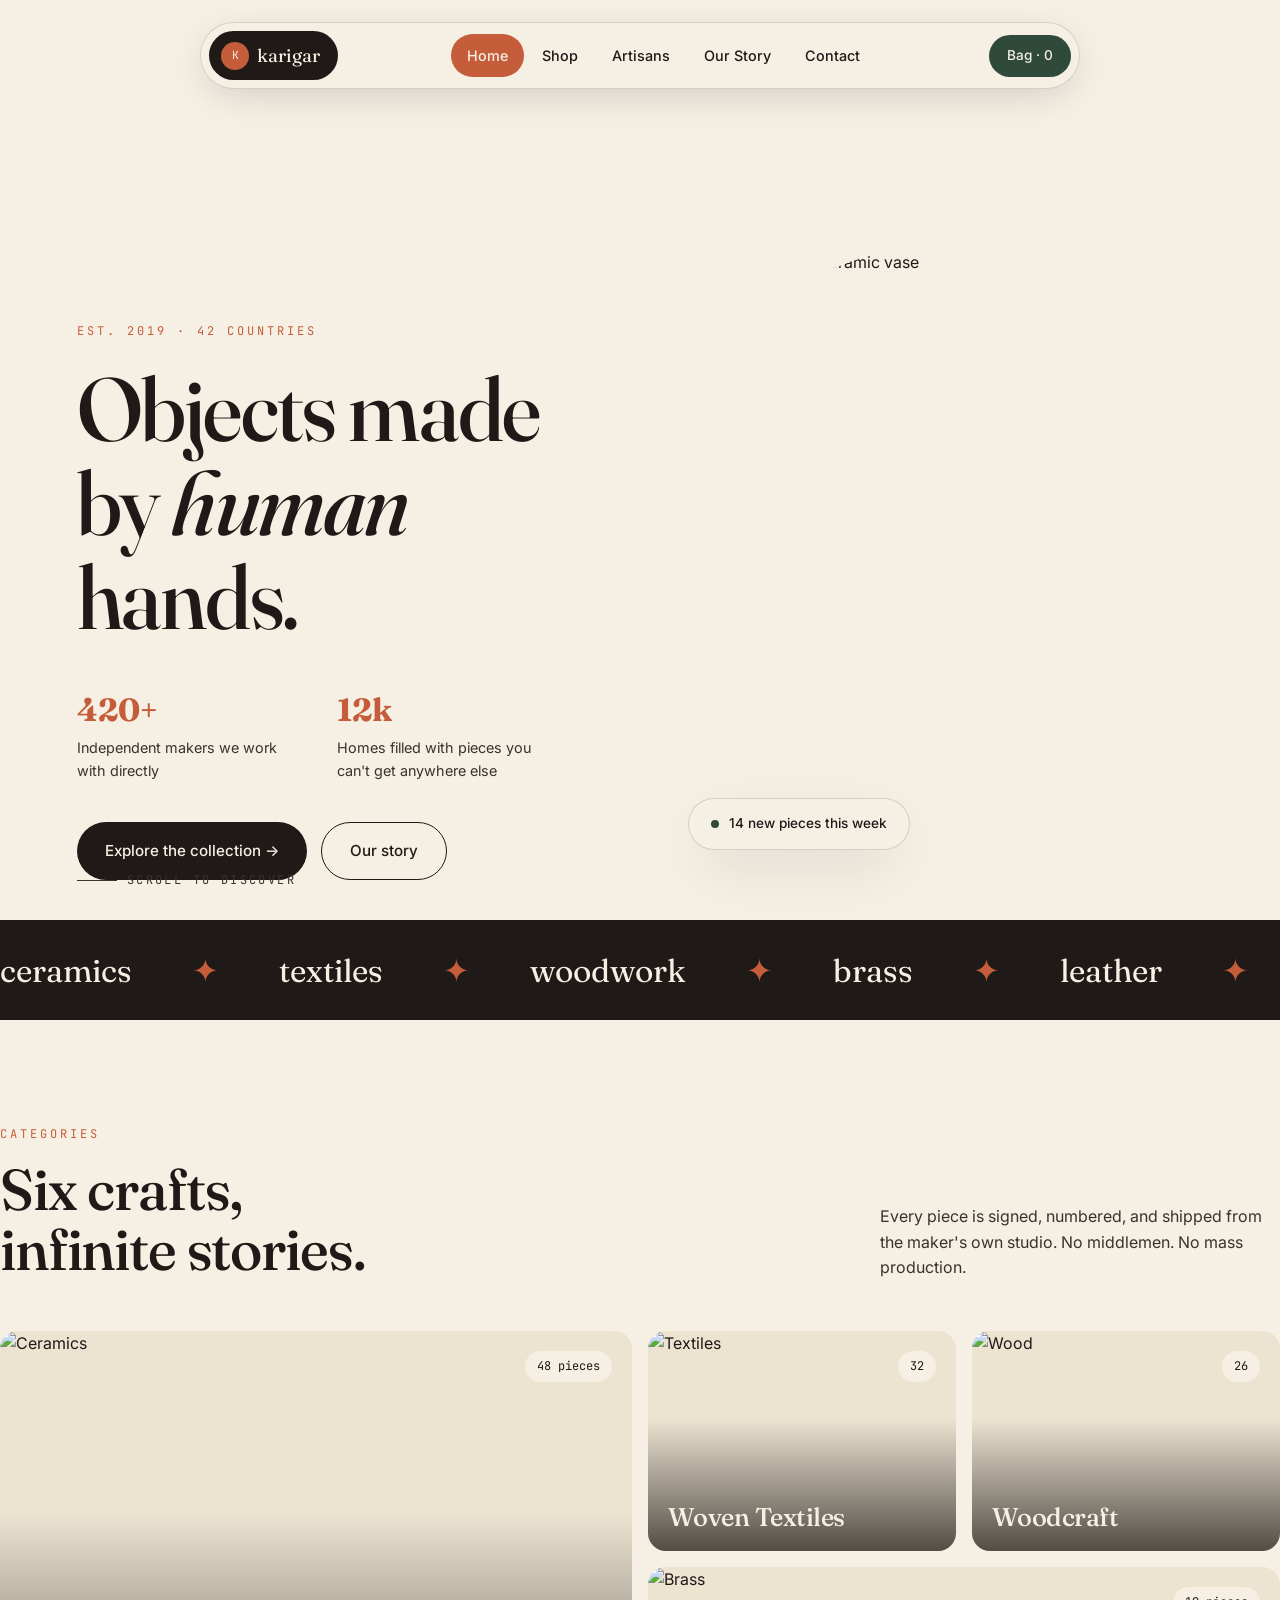
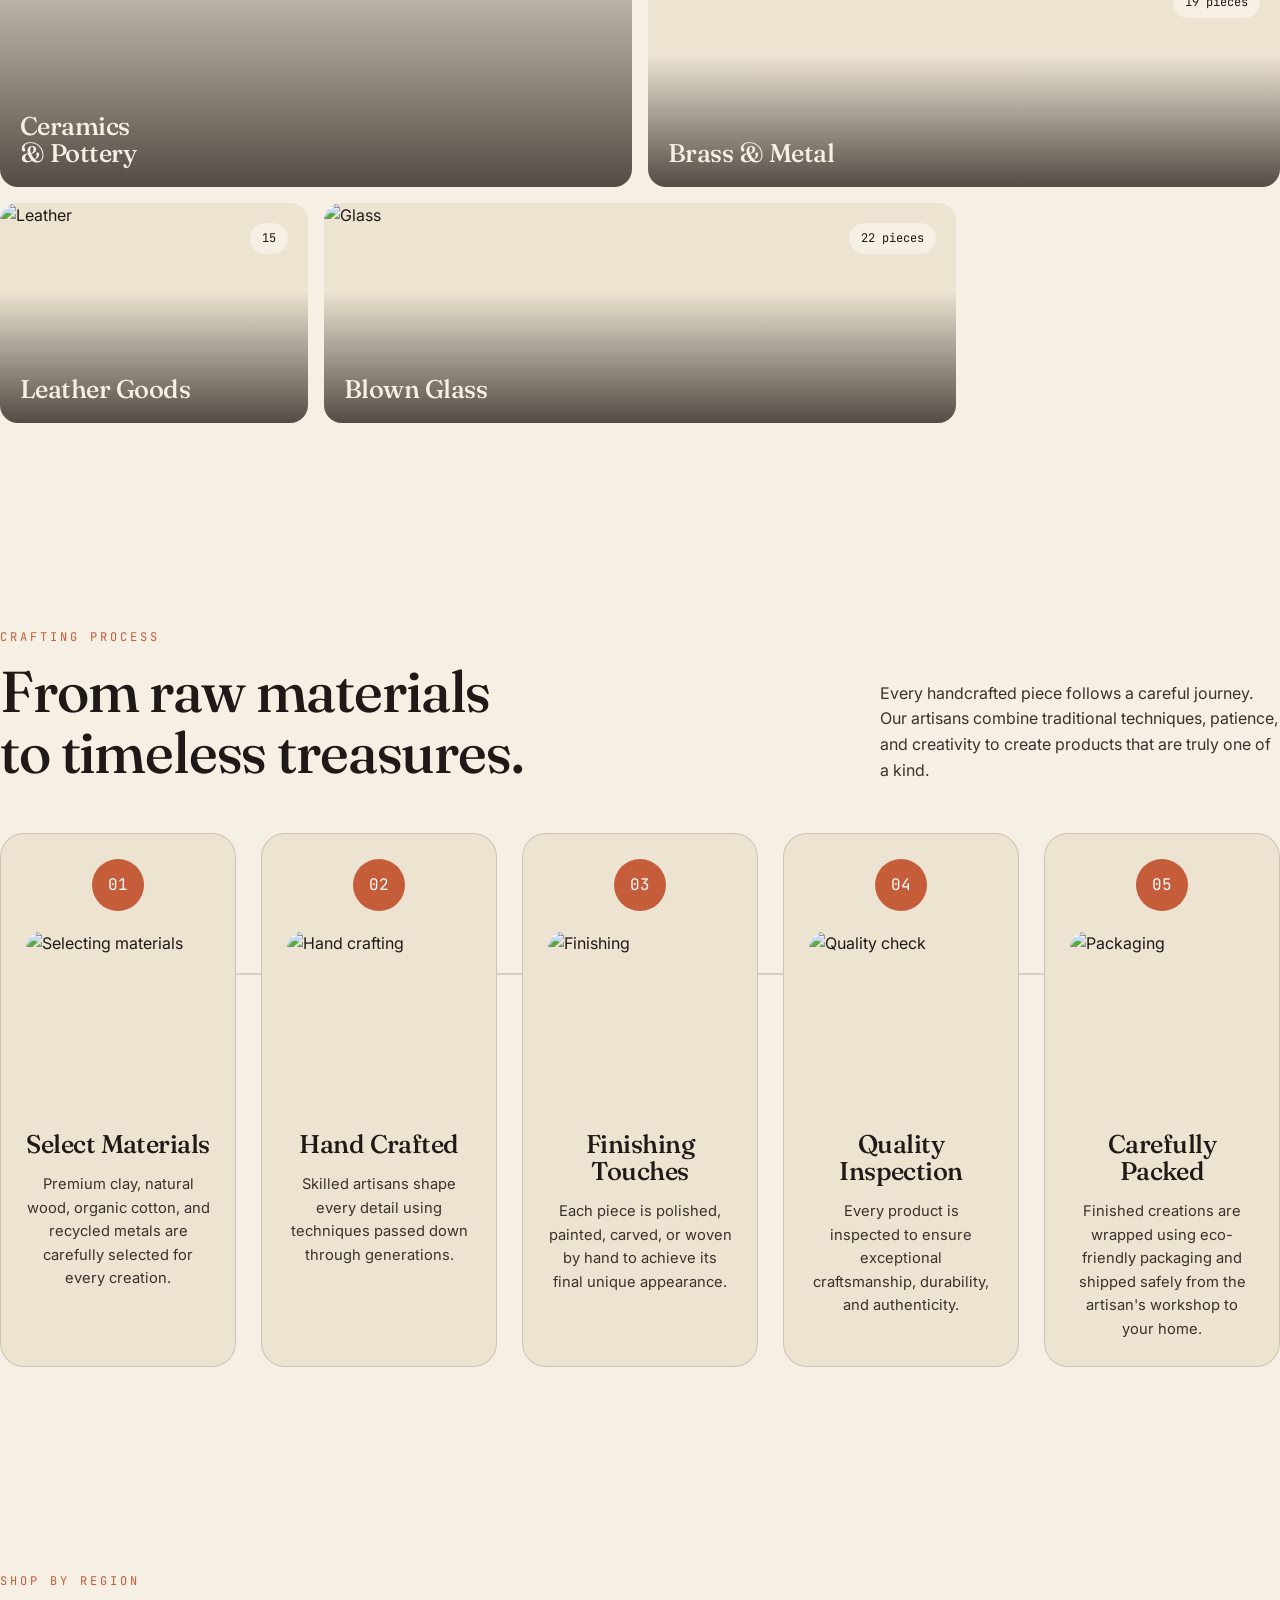
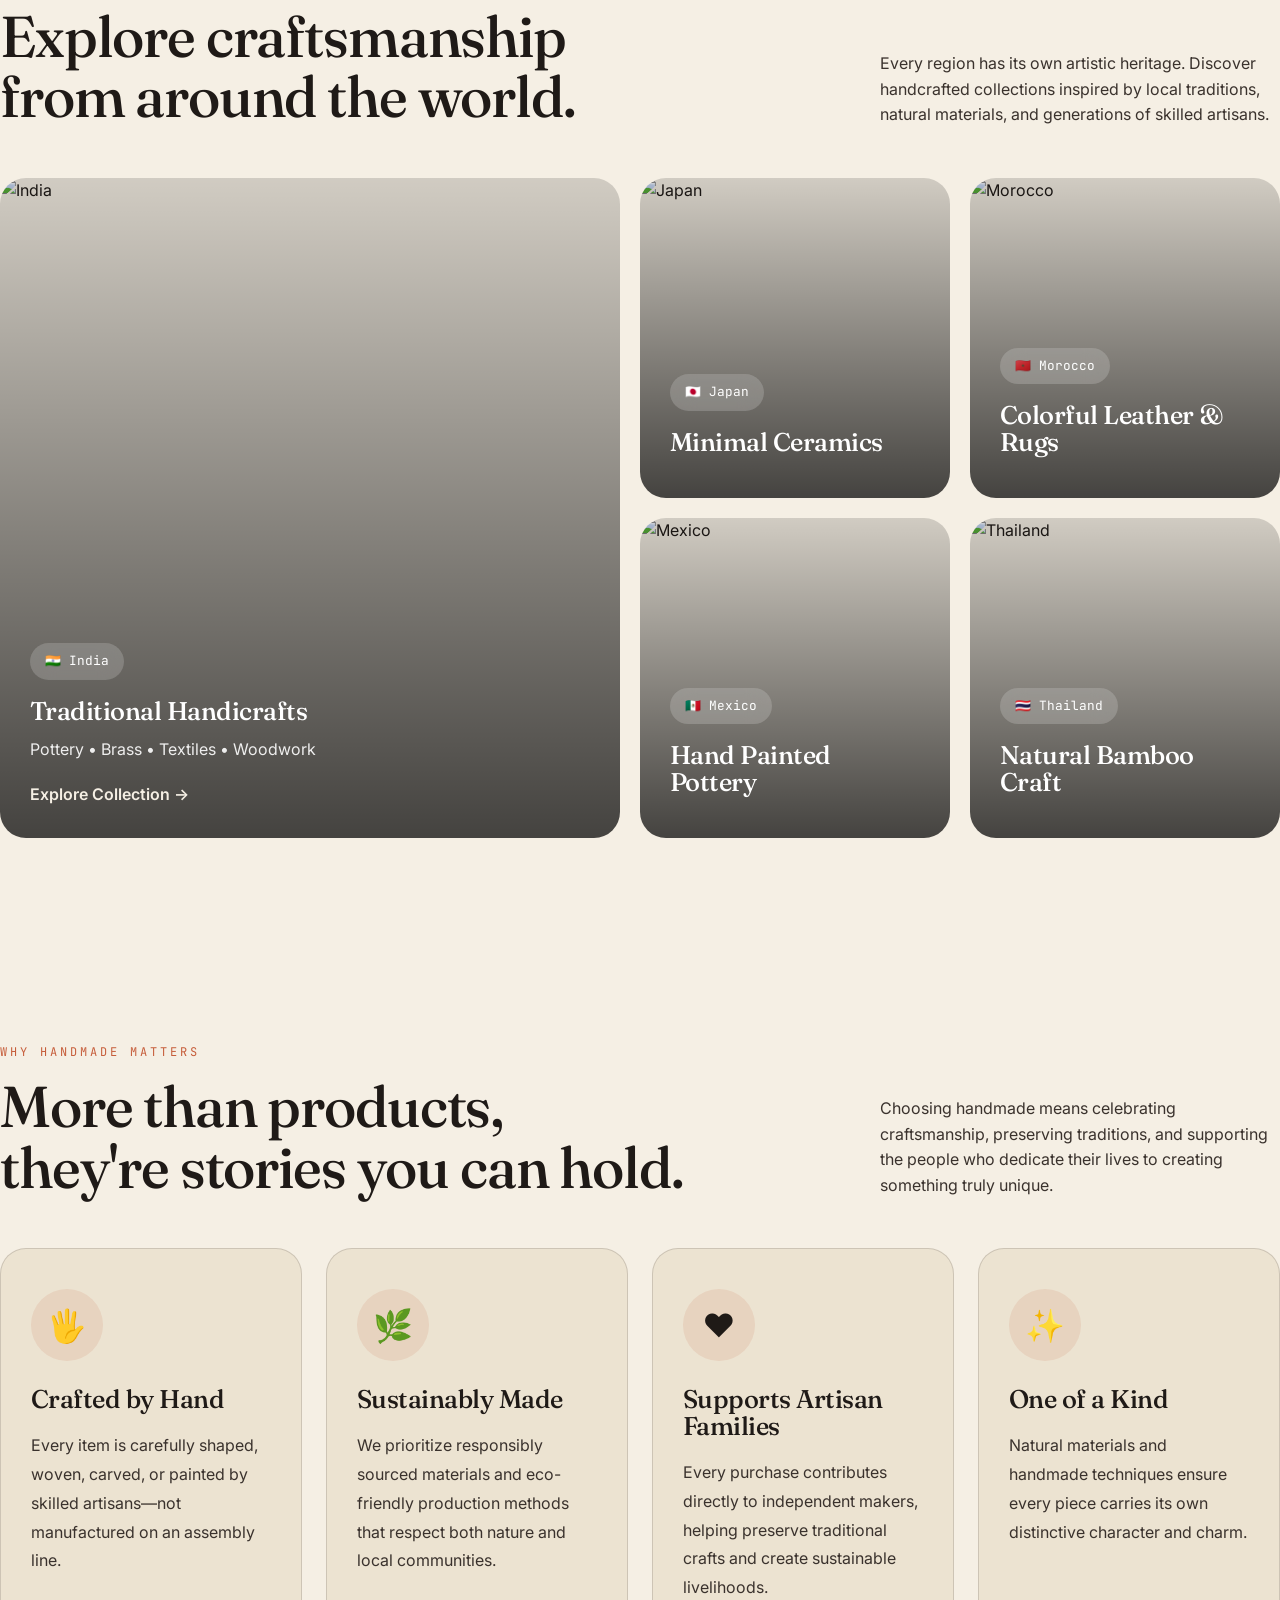
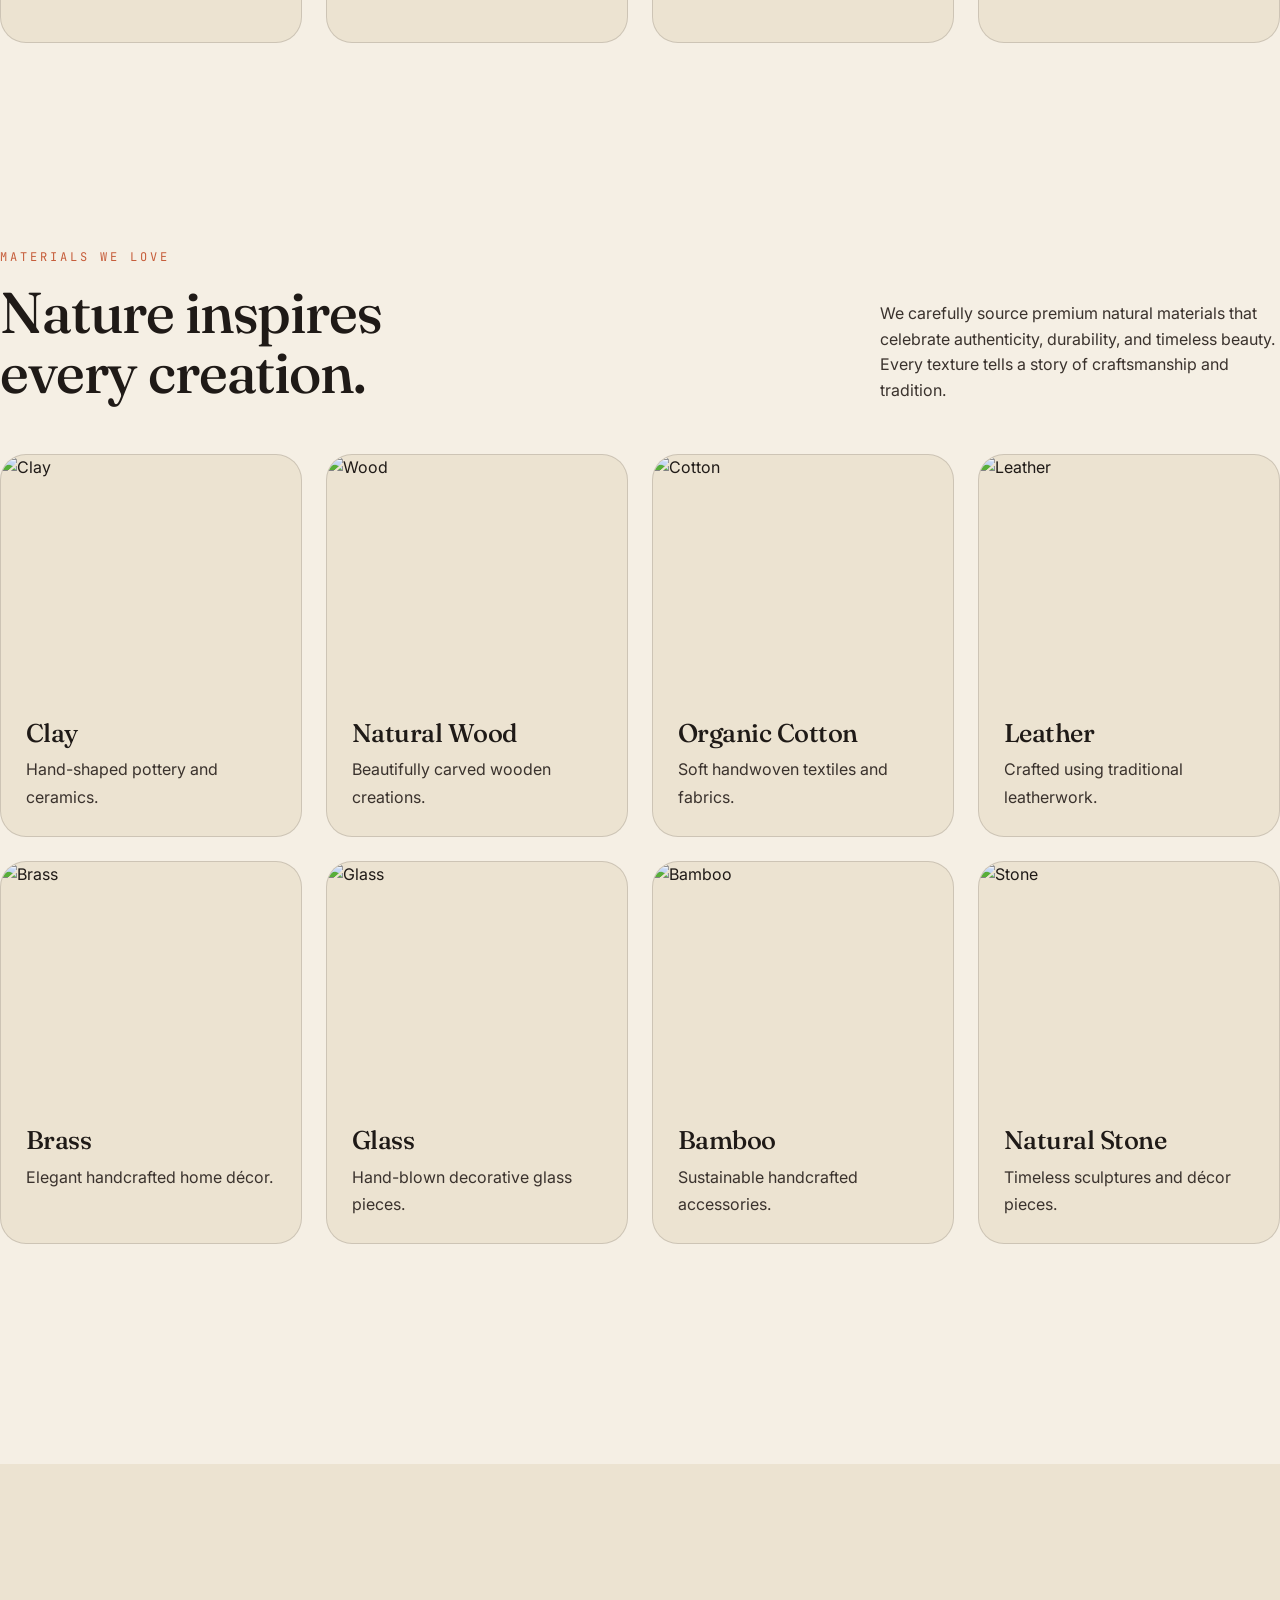
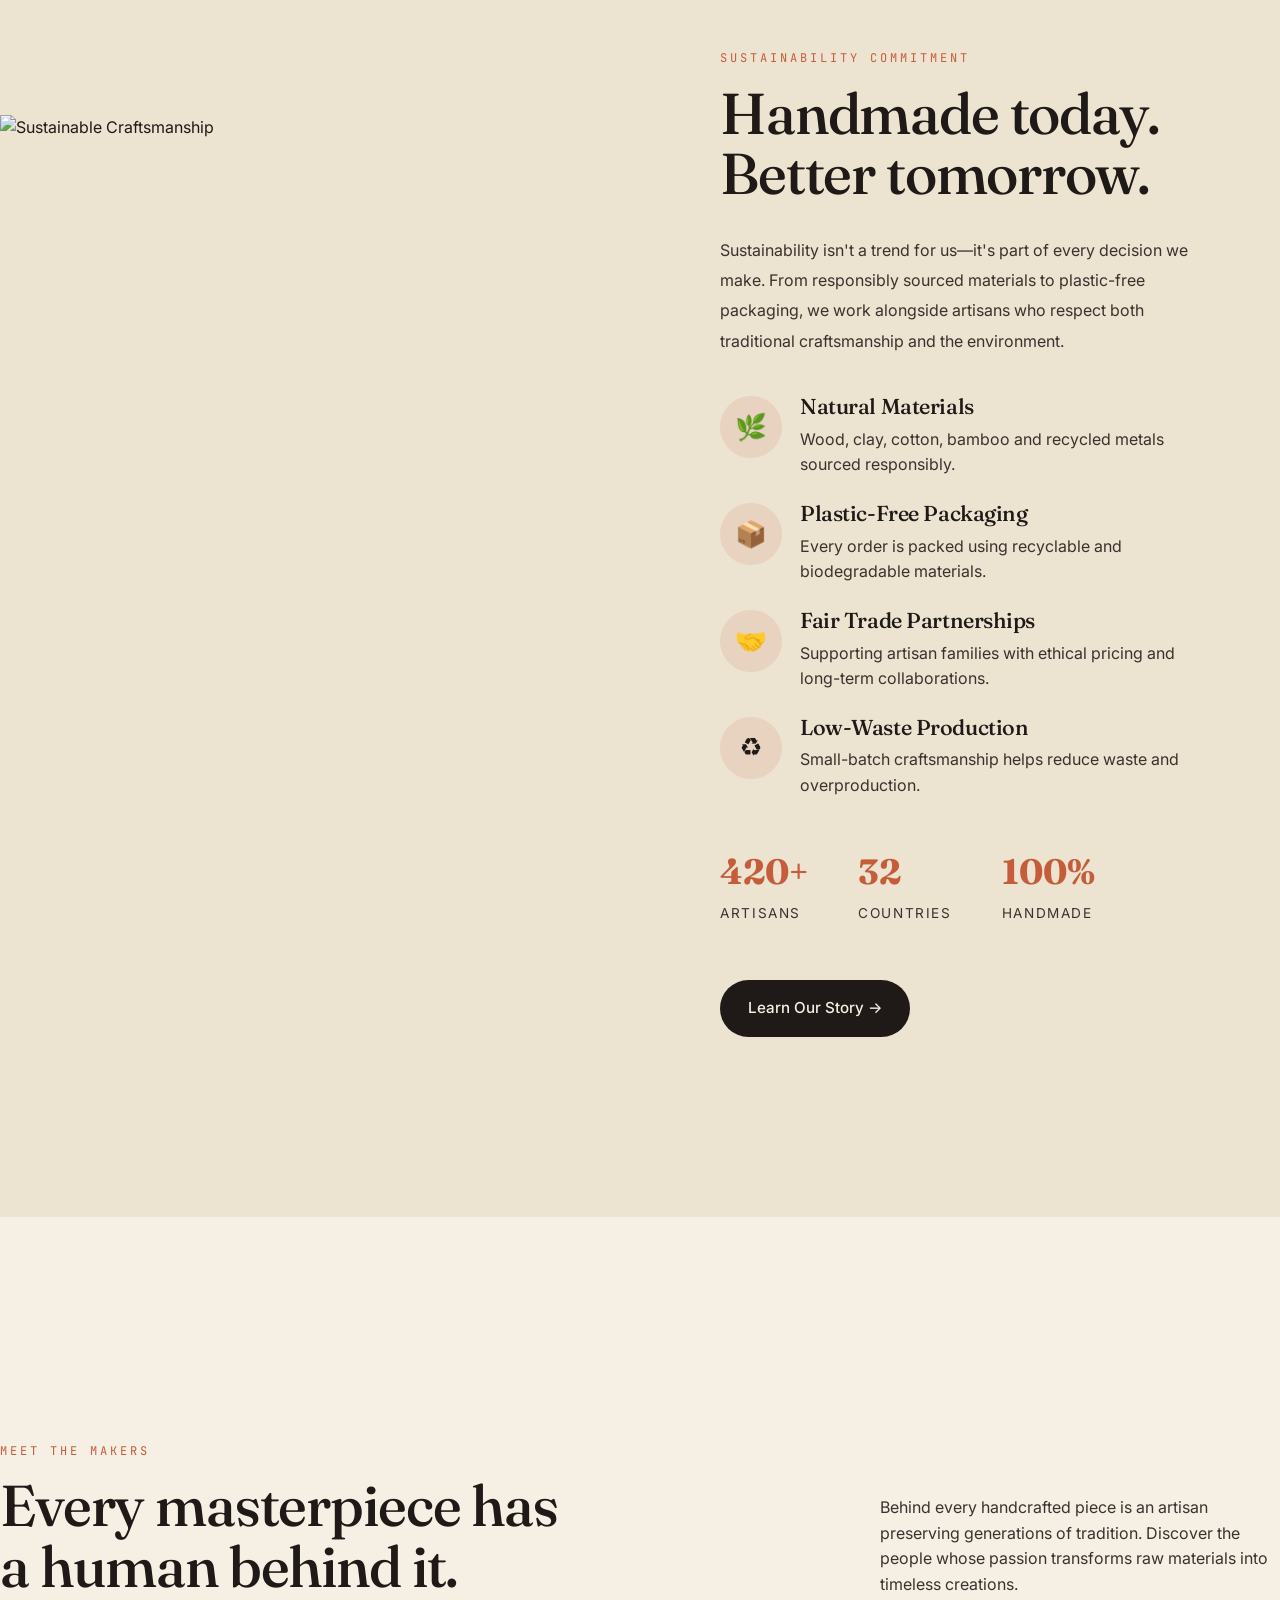
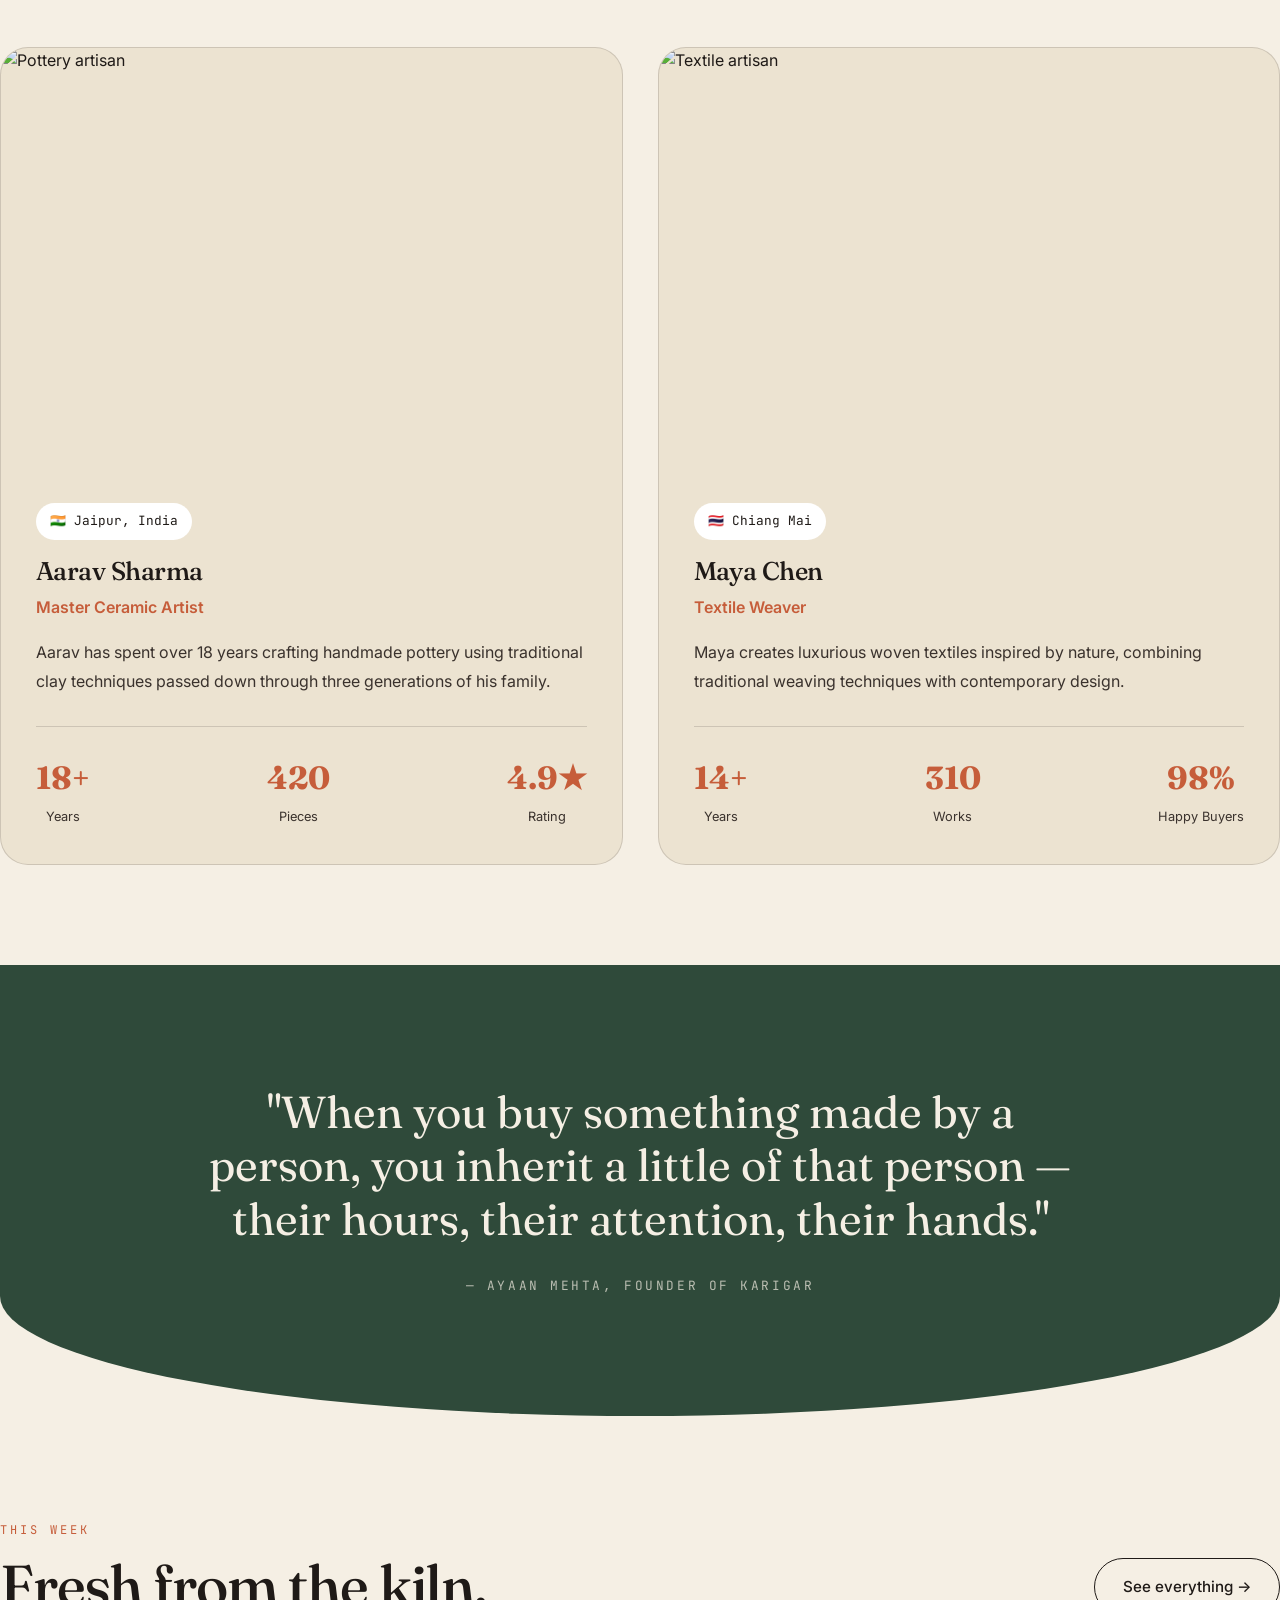
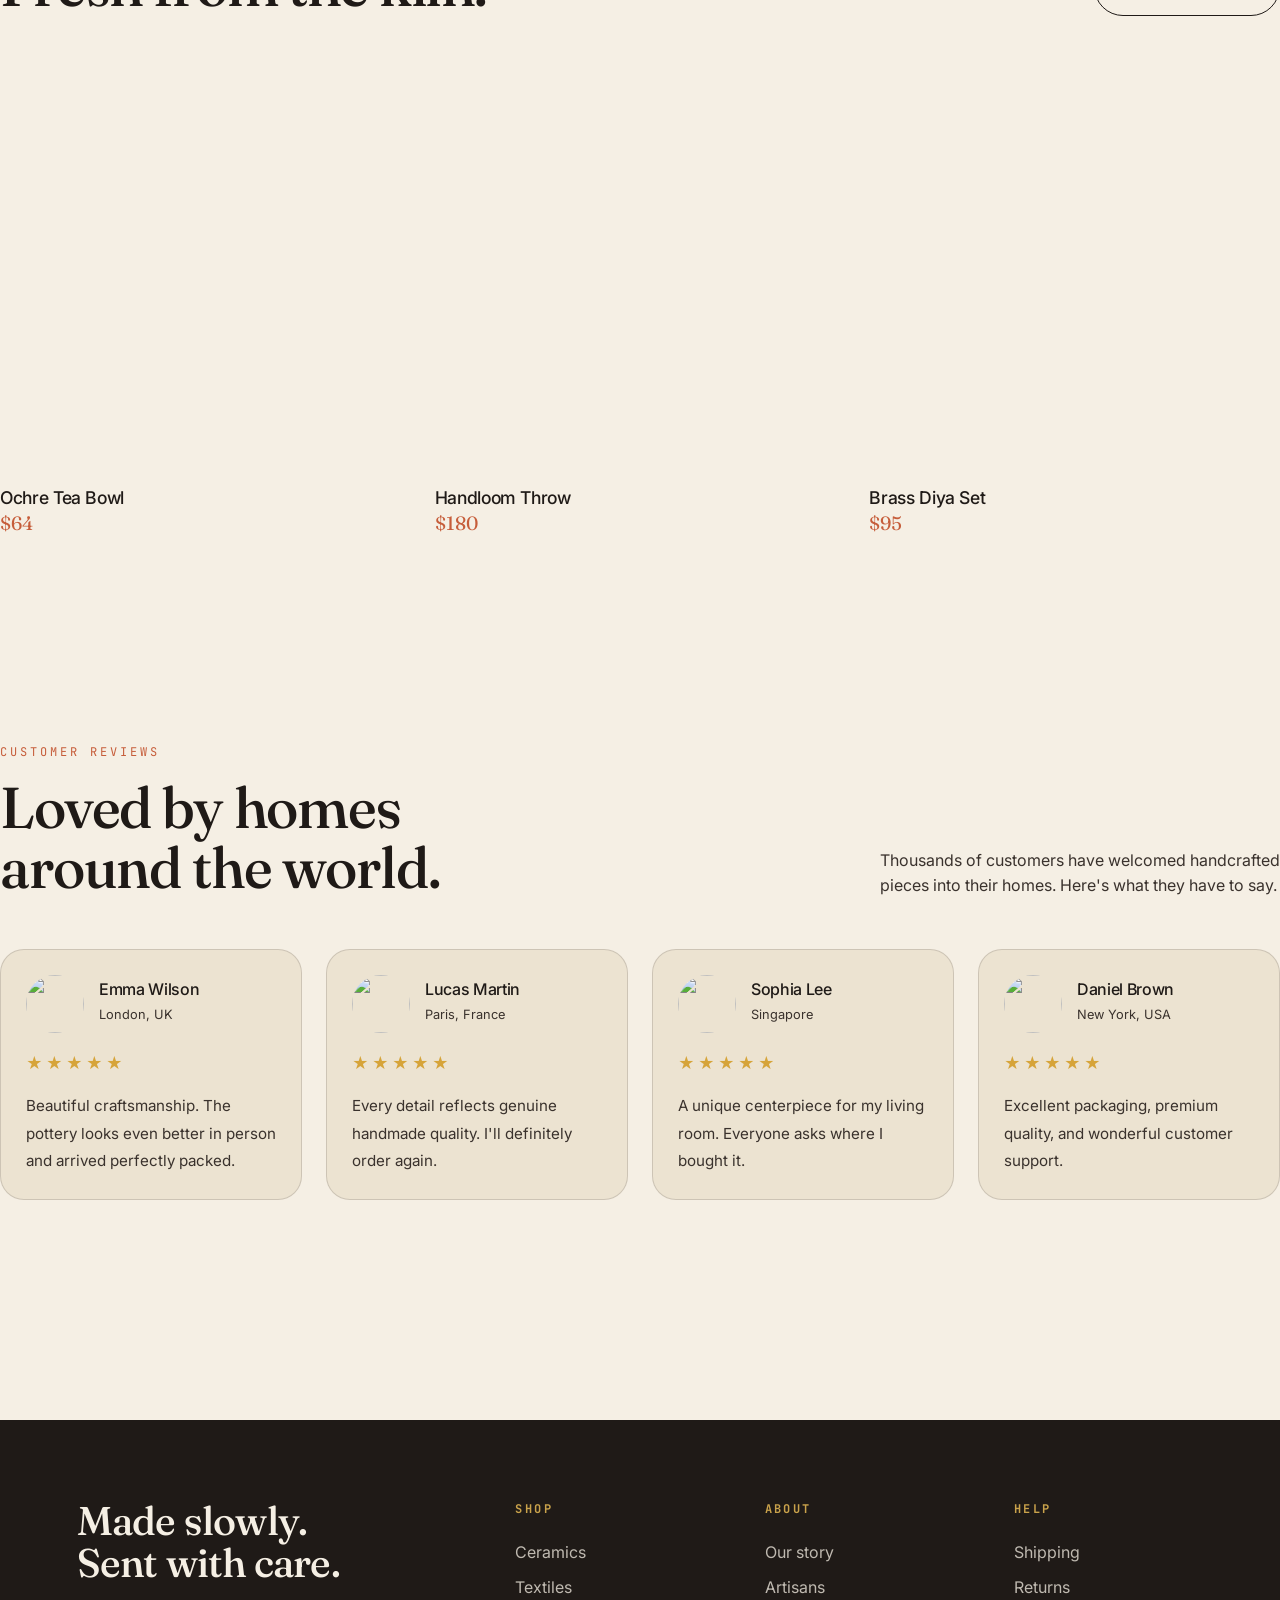
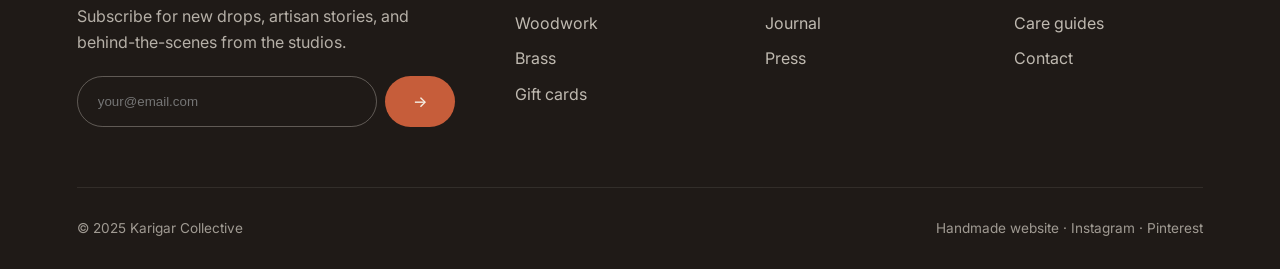
==== index.html @ b93abb14 "first commit" ====
<!DOCTYPE html>
<html lang="en">
<head>
<meta charset="UTF-8" />
<meta name="viewport" content="width=device-width, initial-scale=1" />
<title>Karigar — Handmade by Human Hands</title>
<meta name="description" content="A curated marketplace of one-of-a-kind handicrafts from independent artisans around the world." />
<link rel="preconnect" href="https://fonts.googleapis.com">
<link rel="preconnect" href="https://fonts.gstatic.com" crossorigin>
<link href="https://fonts.googleapis.com/css2?family=Fraunces:ital,wght@0,300..700;1,300..700&family=Inter:wght@400;500;600&family=JetBrains+Mono:wght@400;500&display=swap" rel="stylesheet">
<link rel="stylesheet" href="css/style.css" />
<link rel="stylesheet" href="css/home.css" />
</head>
<body>

<nav class="nav">
  <a href="index.html" class="nav__brand"><span>K</span>karigar</a>
  <div class="nav__links">
    <a href="index.html">Home</a>
    <a href="shop.html">Shop</a>
    <a href="artisans.html">Artisans</a>
    <a href="story.html">Our Story</a>
    <a href="contact.html">Contact</a>
  </div>
  <a href="shop.html" class="nav__cta">Bag · 0</a>
  <button class="nav__burger">☰</button>
</nav>

<main>
  <section class="hero">
    <div>
      <span class="eyebrow">Est. 2019 · 42 countries</span>
      <h1 style="margin-top:20px">Objects made<br/>by <em>human</em><br/>hands.</h1>
      <div class="hero__meta">
        <div><strong>420+</strong><p>Independent makers we work with directly</p></div>
        <div><strong>12k</strong><p>Homes filled with pieces you can't get anywhere else</p></div>
      </div>
      <div style="margin-top:40px;display:flex;gap:14px;flex-wrap:wrap">
        <a href="shop.html" class="btn btn--primary">Explore the collection →</a>
        <a href="story.html" class="btn btn--ghost">Our story</a>
      </div>
    </div>
    <div class="hero__visual">
      <img src="https://images.unsplash.com/photo-1610701596007-11502861dcfa?w=900&auto=format&fit=crop" alt="Handmade ceramic vase" />
      <div class="hero__badge"><span class="dot"></span> 14 new pieces this week</div>
    </div>
    <div class="hero__scroll">scroll to discover</div>
  </section>

  <div class="marquee">
    <div class="marquee__track">
      <span>ceramics</span><span>textiles</span><span>woodwork</span><span>brass</span><span>leather</span><span>glass</span>
      <span>ceramics</span><span>textiles</span><span>woodwork</span><span>brass</span><span>leather</span><span>glass</span>
    </div>
  </div>

  <section class="section wrap">
    <div class="sect-head reveal">
      <div>
        <span class="eyebrow">Categories</span>
        <h2 style="margin-top:14px">Six crafts,<br/>infinite stories.</h2>
      </div>
      <p>Every piece is signed, numbered, and shipped from the maker's own studio. No middlemen. No mass production.</p>
    </div>

    <div class="bento reveal">
      <div class="bento__item">
        <img src="https://images.unsplash.com/photo-1578749556568-bc2c40e68b61?w=900&auto=format&fit=crop" alt="Ceramics" />
        <span>48 pieces</span>
        <h3>Ceramics<br/>& Pottery</h3>
      </div>
      <div class="bento__item">
        <img src="https://images.unsplash.com/photo-1528822855841-e8bf3134cdc9?w=600&auto=format&fit=crop" alt="Textiles" />
        <span>32</span>
        <h3>Woven Textiles</h3>
      </div>
      <div class="bento__item">
        <img src="https://images.unsplash.com/photo-1608755728617-fef97dfeaef1?w=600&auto=format&fit=crop" alt="Wood" />
        <span>26</span>
        <h3>Woodcraft</h3>
      </div>
      <div class="bento__item">
        <img src="https://images.unsplash.com/photo-1620641788421-7a1c342ea42e?w=900&auto=format&fit=crop" alt="Brass" />
        <span>19 pieces</span>
        <h3>Brass & Metal</h3>
      </div>
      <div class="bento__item">
        <img src="https://images.unsplash.com/photo-1583394838336-acd977736f90?w=600&auto=format&fit=crop" alt="Leather" />
        <span>15</span>
        <h3>Leather Goods</h3>
      </div>
      <div class="bento__item">
        <img src="https://images.unsplash.com/photo-1493106641515-6b5631de4bb9?w=900&auto=format&fit=crop" alt="Glass" />
        <span>22 pieces</span>
        <h3>Blown Glass</h3>
      </div>
    </div>
  </section>

  <!-- Section-2 -->
<section class="craft-process section wrap">

    <div class="sect-head reveal">
        <div>
            <span class="eyebrow">Crafting Process</span>
            <h2 style="margin-top:14px">
                From raw materials<br>
                to timeless treasures.
            </h2>
        </div>

        <p>
            Every handcrafted piece follows a careful journey. Our artisans
            combine traditional techniques, patience, and creativity to create
            products that are truly one of a kind.
        </p>
    </div>

    <div class="process-grid reveal">

        <div class="process-card">
            <div class="process-number">01</div>

            <div class="process-image">
                <img src="https://images.unsplash.com/photo-1517048676732-d65bc937f952?w=900&auto=format&fit=crop"
                    alt="Selecting materials">
            </div>

            <h3>Select Materials</h3>

            <p>
                Premium clay, natural wood, organic cotton, and recycled metals
                are carefully selected for every creation.
            </p>
        </div>

        <div class="process-card">
            <div class="process-number">02</div>

            <div class="process-image">
                <img src="https://images.unsplash.com/photo-1452860606245-08befc0ff44b?w=900&auto=format&fit=crop"
                    alt="Hand crafting">
            </div>

            <h3>Hand Crafted</h3>

            <p>
                Skilled artisans shape every detail using techniques passed down
                through generations.
            </p>
        </div>

        <div class="process-card">
            <div class="process-number">03</div>

            <div class="process-image">
                <img src="https://images.unsplash.com/photo-1516321318423-f06f85e504b3?w=900&auto=format&fit=crop"
                    alt="Finishing">
            </div>

            <h3>Finishing Touches</h3>

            <p>
                Each piece is polished, painted, carved, or woven by hand to
                achieve its final unique appearance.
            </p>
        </div>

        <div class="process-card">
            <div class="process-number">04</div>

            <div class="process-image">
                <img src="https://images.unsplash.com/photo-1520607162513-77705c0f0d4a?w=900&auto=format&fit=crop"
                    alt="Quality check">
            </div>

            <h3>Quality Inspection</h3>

            <p>
                Every product is inspected to ensure exceptional craftsmanship,
                durability, and authenticity.
            </p>
        </div>

        <div class="process-card">
            <div class="process-number">05</div>

            <div class="process-image">
                <img src="https://images.unsplash.com/photo-1556740749-887f6717d7e4?w=900&auto=format&fit=crop"
                    alt="Packaging">
            </div>

            <h3>Carefully Packed</h3>

            <p>
                Finished creations are wrapped using eco-friendly packaging and
                shipped safely from the artisan's workshop to your home.
            </p>
        </div>

    </div>

</section>

<!-- section-4 -->
<section class="region section wrap">

    <div class="sect-head reveal">
        <div>
            <span class="eyebrow">Shop by Region</span>
            <h2 style="margin-top:14px">
                Explore craftsmanship<br>
                from around the world.
            </h2>
        </div>

        <p>
            Every region has its own artistic heritage. Discover handcrafted
            collections inspired by local traditions, natural materials, and
            generations of skilled artisans.
        </p>
    </div>

    <div class="region-grid reveal">

        <article class="region-card large">
            <img src="https://images.unsplash.com/photo-1524492412937-b28074a5d7da?w=1200&auto=format&fit=crop" alt="India">

            <div class="region-overlay">
                <span>🇮🇳 India</span>
                <h3>Traditional Handicrafts</h3>
                <p>Pottery • Brass • Textiles • Woodwork</p>

                <a href="shop.html" class="region-link">
                    Explore Collection →
                </a>
            </div>
        </article>

        <article class="region-card">
            <img src="https://images.unsplash.com/photo-1493976040374-85c8e12f0c0e?w=900&auto=format&fit=crop" alt="Japan">

            <div class="region-overlay">
                <span>🇯🇵 Japan</span>
                <h3>Minimal Ceramics</h3>
            </div>
        </article>

        <article class="region-card">
            <img src="https://images.unsplash.com/photo-1489749798305-4fea3ae63d43?w=900&auto=format&fit=crop" alt="Morocco">

            <div class="region-overlay">
                <span>🇲🇦 Morocco</span>
                <h3>Colorful Leather & Rugs</h3>
            </div>
        </article>

        <article class="region-card">
            <img src="https://images.unsplash.com/photo-1518105779142-d975f22f1b0a?w=900&auto=format&fit=crop" alt="Mexico">

            <div class="region-overlay">
                <span>🇲🇽 Mexico</span>
                <h3>Hand Painted Pottery</h3>
            </div>
        </article>

        <article class="region-card">
            <img src="https://images.unsplash.com/photo-1508804185872-d7badad00f7d?w=900&auto=format&fit=crop" alt="Thailand">

            <div class="region-overlay">
                <span>🇹🇭 Thailand</span>
                <h3>Natural Bamboo Craft</h3>
            </div>
        </article>

    </div>

</section>

<!-- section-5 -->
<section class="handmade section wrap">

    <div class="sect-head reveal">
        <div>
            <span class="eyebrow">Why Handmade Matters</span>
            <h2 style="margin-top:14px">
                More than products,<br>
                they're stories you can hold.
            </h2>
        </div>

        <p>
            Choosing handmade means celebrating craftsmanship, preserving
            traditions, and supporting the people who dedicate their lives to
            creating something truly unique.
        </p>
    </div>

    <div class="handmade-grid reveal">

        <article class="handmade-card">
            <div class="handmade-icon">🖐</div>

            <h3>Crafted by Hand</h3>

            <p>
                Every item is carefully shaped, woven, carved, or painted by
                skilled artisans—not manufactured on an assembly line.
            </p>
        </article>

        <article class="handmade-card">
            <div class="handmade-icon">🌿</div>

            <h3>Sustainably Made</h3>

            <p>
                We prioritize responsibly sourced materials and eco-friendly
                production methods that respect both nature and local
                communities.
            </p>
        </article>

        <article class="handmade-card">
            <div class="handmade-icon">❤️</div>

            <h3>Supports Artisan Families</h3>

            <p>
                Every purchase contributes directly to independent makers,
                helping preserve traditional crafts and create sustainable
                livelihoods.
            </p>
        </article>

        <article class="handmade-card">
            <div class="handmade-icon">✨</div>

            <h3>One of a Kind</h3>

            <p>
                Natural materials and handmade techniques ensure every piece
                carries its own distinctive character and charm.
            </p>
        </article>

    </div>

</section>

<!-- section-6 -->

<!-- <section class="limited reveal">

    <img
        src="https://images.unsplash.com/photo-1517705008128-361805f42e86?w=1600&auto=format&fit=crop"
        alt="Limited Collection">

    <div class="limited-overlay">

        <span class="eyebrow">Limited Edition</span>

        <h2>
            Only <em>28</em> handcrafted<br>
            pieces remain.
        </h2>

        <p>
            Discover our exclusive Autumn Collection—carefully handcrafted in
            small batches and available only while supplies last.
        </p>

        <div class="limited-footer">

    <div class="limited-info">

            <div>
                <strong>28</strong>
                <span>Pieces Left</span>
            </div>

            <div>
                <strong>7</strong>
                <span>Artisans</span>
            </div>

            <div>
                <strong>14</strong>
                <span>Days Only</span>
            </div>

        </div>

    <a href="shop.html" class="btn btn--primary">
        Shop Collection →
    </a>

</div>


    </div>

</section> -->

<!-- section-7 -->

<section class="materials section wrap">

    <div class="sect-head reveal">
        <div>
            <span class="eyebrow">Materials We Love</span>
            <h2 style="margin-top:14px">
                Nature inspires<br>
                every creation.
            </h2>
        </div>

        <p>
            We carefully source premium natural materials that celebrate
            authenticity, durability, and timeless beauty. Every texture tells
            a story of craftsmanship and tradition.
        </p>
    </div>

    <div class="materials-grid reveal">

        <article class="material-card">
            <img src="https://images.unsplash.com/photo-1515377905703-c4788e51af15?w=800&auto=format&fit=crop" alt="Clay">
            <h3>Clay</h3>
            <p>Hand-shaped pottery and ceramics.</p>
        </article>

        <article class="material-card">
            <img src="https://images.unsplash.com/photo-1517705008128-361805f42e86?w=800&auto=format&fit=crop" alt="Wood">
            <h3>Natural Wood</h3>
            <p>Beautifully carved wooden creations.</p>
        </article>

        <article class="material-card">
            <img src="https://images.unsplash.com/photo-1505693416388-ac5ce068fe85?w=800&auto=format&fit=crop" alt="Cotton">
            <h3>Organic Cotton</h3>
            <p>Soft handwoven textiles and fabrics.</p>
        </article>

        <article class="material-card">
            <img src="https://images.unsplash.com/photo-1512436991641-6745cdb1723f?w=800&auto=format&fit=crop" alt="Leather">
            <h3>Leather</h3>
            <p>Crafted using traditional leatherwork.</p>
        </article>

        <article class="material-card">
            <img src="https://images.unsplash.com/photo-1494526585095-c41746248156?w=800&auto=format&fit=crop" alt="Brass">
            <h3>Brass</h3>
            <p>Elegant handcrafted home décor.</p>
        </article>

        <article class="material-card">
            <img src="https://images.unsplash.com/photo-1491553895911-0055eca6402d?w=800&auto=format&fit=crop" alt="Glass">
            <h3>Glass</h3>
            <p>Hand-blown decorative glass pieces.</p>
        </article>

        <article class="material-card">
            <img src="https://images.unsplash.com/photo-1460661419201-fd4cecdf8a8b?w=800&auto=format&fit=crop" alt="Bamboo">
            <h3>Bamboo</h3>
            <p>Sustainable handcrafted accessories.</p>
        </article>

        <article class="material-card">
            <img src="https://images.unsplash.com/photo-1500530855697-b586d89ba3ee?w=800&auto=format&fit=crop" alt="Stone">
            <h3>Natural Stone</h3>
            <p>Timeless sculptures and décor pieces.</p>
        </article>

    </div>

</section>

<!-- section-8 -->
<section class="sustainability section">

    <div class="sustainability-grid">

        <!-- LEFT -->

        <div class="sustainability-image reveal">

            <img src="https://images.unsplash.com/photo-1492496913980-501348b61469?w=1200&auto=format&fit=crop"
                alt="Sustainable Craftsmanship">

        </div>

        <!-- RIGHT -->

        <div class="sustainability-content reveal">

            <span class="eyebrow">Sustainability Commitment</span>

            <h2 style="margin-top:14px">
                Handmade today.<br>
                Better tomorrow.
            </h2>

            <p class="sustainability-text">
                Sustainability isn't a trend for us—it's part of every decision
                we make. From responsibly sourced materials to plastic-free
                packaging, we work alongside artisans who respect both
                traditional craftsmanship and the environment.
            </p>

            <div class="sustainability-list">

                <div class="s-item">
                    <span>🌿</span>

                    <div>
                        <h4>Natural Materials</h4>
                        <p>
                            Wood, clay, cotton, bamboo and recycled metals
                            sourced responsibly.
                        </p>
                    </div>
                </div>

                <div class="s-item">
                    <span>📦</span>

                    <div>
                        <h4>Plastic-Free Packaging</h4>
                        <p>
                            Every order is packed using recyclable and
                            biodegradable materials.
                        </p>
                    </div>
                </div>

                <div class="s-item">
                    <span>🤝</span>

                    <div>
                        <h4>Fair Trade Partnerships</h4>
                        <p>
                            Supporting artisan families with ethical pricing and
                            long-term collaborations.
                        </p>
                    </div>
                </div>

                <div class="s-item">
                    <span>♻️</span>

                    <div>
                        <h4>Low-Waste Production</h4>
                        <p>
                            Small-batch craftsmanship helps reduce waste and
                            overproduction.
                        </p>
                    </div>
                </div>

            </div>

            <div class="s-stats">

                <div>
                    <strong>420+</strong>
                    <span>Artisans</span>
                </div>

                <div>
                    <strong>32</strong>
                    <span>Countries</span>
                </div>

                <div>
                    <strong>100%</strong>
                    <span>Handmade</span>
                </div>

            </div>

            <a href="story.html" class="btn btn--primary">
                Learn Our Story →
            </a>

        </div>

    </div>

</section>

<!-- section-9 -->

<section class="makers section wrap">

    <div class="sect-head reveal">
        <div>
            <span class="eyebrow">Meet the Makers</span>
            <h2 style="margin-top:14px">
                Every masterpiece has<br>
                a human behind it.
            </h2>
        </div>

        <p>
            Behind every handcrafted piece is an artisan preserving generations
            of tradition. Discover the people whose passion transforms raw
            materials into timeless creations.
        </p>
    </div>

    <div class="makers-grid reveal">

        <!-- Artisan 1 -->

        <article class="maker-card">

            <div class="maker-image">
                <img src="https://images.unsplash.com/photo-1500648767791-00dcc994a43e?w=900&auto=format&fit=crop" alt="Pottery artisan">
            </div>

            <div class="maker-content">

                <span class="maker-country">
                    🇮🇳 Jaipur, India
                </span>

                <h3>Aarav Sharma</h3>

                <p class="maker-role">
                    Master Ceramic Artist
                </p>

                <p>
                    Aarav has spent over 18 years crafting handmade pottery
                    using traditional clay techniques passed down through three
                    generations of his family.
                </p>

                <div class="maker-stats">
                    <div>
                        <strong>18+</strong>
                        <span>Years</span>
                    </div>

                    <div>
                        <strong>420</strong>
                        <span>Pieces</span>
                    </div>

                    <div>
                        <strong>4.9★</strong>
                        <span>Rating</span>
                    </div>
                </div>

            </div>

        </article>

        <!-- Artisan 2 -->

        <article class="maker-card">

            <div class="maker-image">
                <img src="https://images.unsplash.com/photo-1494790108377-be9c29b29330?w=900&auto=format&fit=crop" alt="Textile artisan">
            </div>

            <div class="maker-content">

                <span class="maker-country">
                    🇹🇭 Chiang Mai
                </span>

                <h3>Maya Chen</h3>

                <p class="maker-role">
                    Textile Weaver
                </p>

                <p>
                    Maya creates luxurious woven textiles inspired by nature,
                    combining traditional weaving techniques with contemporary
                    design.
                </p>

                <div class="maker-stats">

                    <div>
                        <strong>14+</strong>
                        <span>Years</span>
                    </div>

                    <div>
                        <strong>310</strong>
                        <span>Works</span>
                    </div>

                    <div>
                        <strong>98%</strong>
                        <span>Happy Buyers</span>
                    </div>

                </div>

            </div>

        </article>

    </div>

</section>

<!-- section-10 -->


  <section class="pull-quote reveal">
    <blockquote>"When you buy something made by a person, you inherit a little of that person — their hours, their attention, their hands."</blockquote>
    <cite>— Ayaan Mehta, founder of Karigar</cite>
  </section>

  <section class="section wrap">
    <div class="sect-head reveal">
      <div>
        <span class="eyebrow">This week</span>
        <h2 style="margin-top:14px">Fresh from the kiln.</h2>
      </div>
      <a href="shop.html" class="btn btn--ghost">See everything →</a>
    </div>
    <div style="display:grid;grid-template-columns:repeat(3,1fr);gap:24px" class="reveal">
      <div><div style="aspect-ratio:1;border-radius:18px;overflow:hidden;margin-bottom:12px"><img src="https://images.unsplash.com/photo-1565193566173-7a0ee3dbe261?w=500&auto=format&fit=crop" alt=""></div><h3 style="font-family:var(--f-body);font-size:1.1rem;font-weight:500">Ochre Tea Bowl</h3><p style="color:var(--terracotta);font-family:var(--f-display);font-size:1.2rem">$64</p></div>
      <div><div style="aspect-ratio:1;border-radius:18px;overflow:hidden;margin-bottom:12px"><img src="https://images.unsplash.com/photo-1615486363973-f79d875780cf?w=500&auto=format&fit=crop" alt=""></div><h3 style="font-family:var(--f-body);font-size:1.1rem;font-weight:500">Handloom Throw</h3><p style="color:var(--terracotta);font-family:var(--f-display);font-size:1.2rem">$180</p></div>
      <div><div style="aspect-ratio:1;border-radius:18px;overflow:hidden;margin-bottom:12px"><img src="https://images.unsplash.com/photo-1567538096630-e0c55bd6374c?w=500&auto=format&fit=crop" alt=""></div><h3 style="font-family:var(--f-body);font-size:1.1rem;font-weight:500">Brass Diya Set</h3><p style="color:var(--terracotta);font-family:var(--f-display);font-size:1.2rem">$95</p></div>
    </div>
  </section>

<!-- section-12 -->
<section class="reviews section wrap">

    <div class="sect-head reveal">
        <div>
            <span class="eyebrow">Customer Reviews</span>
            <h2 style="margin-top:14px">
                Loved by homes<br>
                around the world.
            </h2>
        </div>

        <p>
            Thousands of customers have welcomed handcrafted pieces into
            their homes. Here's what they have to say.
        </p>
    </div>

    <div class="reviews-grid reveal">

        <article class="review-card">

            <div class="review-top">

                <img src="https://randomuser.me/api/portraits/women/32.jpg" alt="">

                <div>
                    <h4>Emma Wilson</h4>
                    <span>London, UK</span>
                </div>

            </div>

            <div class="stars">★★★★★</div>

            <p>
                Beautiful craftsmanship. The pottery looks even better in
                person and arrived perfectly packed.
            </p>

        </article>

        <article class="review-card">

            <div class="review-top">

                <img src="https://randomuser.me/api/portraits/men/44.jpg" alt="">

                <div>
                    <h4>Lucas Martin</h4>
                    <span>Paris, France</span>
                </div>

            </div>

            <div class="stars">★★★★★</div>

            <p>
                Every detail reflects genuine handmade quality. I'll definitely
                order again.
            </p>

        </article>

        <article class="review-card">

            <div class="review-top">

                <img src="https://randomuser.me/api/portraits/women/68.jpg" alt="">

                <div>
                    <h4>Sophia Lee</h4>
                    <span>Singapore</span>
                </div>

            </div>

            <div class="stars">★★★★★</div>

            <p>
                A unique centerpiece for my living room. Everyone asks where I
                bought it.
            </p>

        </article>

        <article class="review-card">

            <div class="review-top">

                <img src="https://randomuser.me/api/portraits/men/51.jpg" alt="">

                <div>
                    <h4>Daniel Brown</h4>
                    <span>New York, USA</span>
                </div>

            </div>

            <div class="stars">★★★★★</div>

            <p>
                Excellent packaging, premium quality, and wonderful customer
                support.
            </p>

        </article>

    </div>

</section>

</main>

<footer class="footer">
  <div class="footer__grid">
    <div>
      <h4>Made slowly.<br/>Sent with care.</h4>
      <p style="opacity:.7;max-width:340px">Subscribe for new drops, artisan stories, and behind-the-scenes from the studios.</p>
      <form style="margin-top:20px;display:flex;gap:8px" onsubmit="event.preventDefault();this.reset();alert('Subscribed ✦')">
        <input type="email" placeholder="your@email.com" required style="flex:1;padding:14px 20px;border-radius:100px;border:1px solid rgba(245,239,228,.3);background:transparent;color:var(--cream);outline:none">
        <button class="btn btn--primary" style="background:var(--terracotta)">→</button>
      </form>
    </div>
    <div><h5>Shop</h5><ul><li>Ceramics</li><li>Textiles</li><li>Woodwork</li><li>Brass</li><li>Gift cards</li></ul></div>
    <div><h5>About</h5><ul><li>Our story</li><li>Artisans</li><li>Journal</li><li>Press</li></ul></div>
    <div><h5>Help</h5><ul><li>Shipping</li><li>Returns</li><li>Care guides</li><li>Contact</li></ul></div>
  </div>
  <div class="footer__bottom">
    <span>© 2025 Karigar Collective</span>
    <span>Handmade website · Instagram · Pinterest</span>
  </div>
</footer>

<script src="js/main.js"></script>
</body>
</html>
---- css/style.css ----
/* ===== Karigar — Handicrafts & Artisan Marketplace =====
   Shared design system for all pages
   Palette: terracotta / cream / forest / ink
================================================== */

:root{
  --cream:#f5efe4;
  --cream-2:#ece3d1;
  --ink:#1f1a17;
  --ink-2:#3a322d;
  --terracotta:#c65d3a;
  --terracotta-dark:#a3452a;
  --forest:#2f4a3a;
  --gold:#c9a24b;
  --line:rgba(31,26,23,.15);
  --shadow:0 20px 60px -20px rgba(31,26,23,.35);
  --radius:18px;
  --f-display:"Fraunces", "Playfair Display", Georgia, serif;
  --f-body:"Inter", system-ui, -apple-system, sans-serif;
  --f-mono:"JetBrains Mono", ui-monospace, monospace;
}

*{box-sizing:border-box;margin:0;padding:0}
html{scroll-behavior:smooth}
body{
  font-family:var(--f-body);
  background:var(--cream);
  color:var(--ink);
  line-height:1.6;
  -webkit-font-smoothing:antialiased;
  overflow-x:hidden;
}
img{max-width:100%;display:block}
a{color:inherit;text-decoration:none}
button{font-family:inherit;cursor:pointer;border:none;background:none}

h1,h2,h3,h4{font-family:var(--f-display);font-weight:500;letter-spacing:-.02em;line-height:1.05}
h1{font-size:clamp(3rem,7vw,6.5rem)}
h2{font-size:clamp(2.2rem,4.5vw,4rem)}
h3{font-size:clamp(1.4rem,2vw,2rem)}
.eyebrow{
  font-family:var(--f-mono);
  font-size:.75rem;
  letter-spacing:.25em;
  text-transform:uppercase;
  color:var(--terracotta);
}

/* ===== Navbar — unique split-pill design ===== */
.nav{
  position:fixed;top:22px;left:50%;transform:translateX(-50%);
  z-index:100;
  display:flex;align-items:center;gap:8px;
  padding:8px;
  background:rgba(245,239,228,.85);
  backdrop-filter:blur(18px);
  border:1px solid var(--line);
  border-radius:100px;
  box-shadow:0 10px 40px -10px rgba(31,26,23,.2);
  width:min(94vw,880px);
}
.nav__brand{
  display:flex;align-items:center;gap:8px;
  padding:10px 18px 10px 12px;
  background:var(--ink);
  color:var(--cream);
  border-radius:100px;
  font-family:var(--f-display);font-size:1.15rem;
}
.nav__brand span{
  width:28px;height:28px;border-radius:50%;
  background:var(--terracotta);
  display:grid;place-items:center;
  color:var(--cream);font-family:var(--f-mono);font-size:.7rem;
}
.nav__links{
  display:flex;gap:2px;flex:1;justify-content:center;
}
.nav__links a{
  padding:10px 16px;border-radius:100px;
  font-size:.9rem;font-weight:500;
  transition:all .25s ease;
  position:relative;
}
.nav__links a:hover{background:var(--cream-2)}
.nav__links a.active{
  background:var(--terracotta);color:var(--cream);
}
.nav__cta{
  padding:10px 18px;border-radius:100px;
  background:var(--forest);color:var(--cream);
  font-size:.85rem;font-weight:500;
  display:flex;align-items:center;gap:6px;
  transition:transform .2s;
}
.nav__cta:hover{transform:translateY(-1px)}
.nav__burger{display:none;padding:10px 14px;border-radius:100px;background:var(--cream-2)}

@media (max-width:820px){
  .nav__links,.nav__cta{display:none}
  .nav__burger{display:block}
  .nav{width:auto;padding:6px}
  .nav.open .nav__links{
    display:flex;flex-direction:column;position:absolute;top:70px;left:0;right:0;
    background:var(--cream);border:1px solid var(--line);border-radius:20px;padding:12px;
  }
}

/* ===== Buttons ===== */
.btn{
  display:inline-flex;align-items:center;gap:10px;
  padding:16px 28px;border-radius:100px;
  font-weight:500;font-size:.95rem;
  transition:all .25s ease;
}
.btn--primary{background:var(--ink);color:var(--cream)}
.btn--primary:hover{background:var(--terracotta);transform:translateY(-2px)}
.btn--ghost{border:1px solid var(--ink)}
.btn--ghost:hover{background:var(--ink);color:var(--cream)}

/* ===== Footer ===== */
.footer{
  background:var(--ink);color:var(--cream);
  padding:80px 6vw 30px;margin-top:120px;
}
.footer__grid{
  display:grid;grid-template-columns:2fr 1fr 1fr 1fr;gap:60px;
  max-width:1400px;margin:0 auto 60px;
}
.footer h4{font-size:2.5rem;margin-bottom:20px}
.footer h5{font-family:var(--f-mono);font-size:.75rem;letter-spacing:.2em;text-transform:uppercase;color:var(--gold);margin-bottom:20px}
.footer ul{list-style:none}
.footer li{margin-bottom:10px;opacity:.75;transition:opacity .2s}
.footer li:hover{opacity:1}
.footer__bottom{
  max-width:1400px;margin:0 auto;
  padding-top:30px;border-top:1px solid rgba(245,239,228,.15);
  display:flex;justify-content:space-between;font-size:.85rem;opacity:.6;
}
@media (max-width:768px){
  .footer__grid{grid-template-columns:1fr 1fr;gap:40px}
  .footer__bottom{flex-direction:column;gap:10px}
}

/* ===== Reveal animation ===== */
.reveal{opacity:0;transform:translateY(30px);transition:all .8s cubic-bezier(.2,.8,.2,1)}
.reveal.in{opacity:1;transform:none}

/* ===== Page-specific containers ===== */
main{padding-top:110px}
.wrap{max-width:1400px;margin:0 auto;padding:0 6vw}
.section{padding:100px 0}
---- css/home.css ----
/* HOME — editorial magazine hero + horizontal marquee + bento */

.hero{
  padding:60px 6vw 40px;
  min-height:90vh;
  display:grid;
  grid-template-columns:1.2fr 1fr;
  gap:60px;
  align-items:end;
  position:relative;
}
.hero__title{
  font-size:clamp(3.5rem,10vw,9rem);
  line-height:.92;
}
.hero__title em{
  font-style:italic;color:var(--terracotta);
  font-family:var(--f-display);
}
.hero__meta{
  display:flex;gap:40px;margin-top:40px;flex-wrap:wrap;
}
.hero__meta div{max-width:220px}
.hero__meta strong{display:block;font-family:var(--f-display);font-size:2rem;color:var(--terracotta)}
.hero__meta p{font-size:.9rem;color:var(--ink-2)}

.hero__visual{
  position:relative;height:70vh;min-height:500px;
}
.hero__visual img{
  position:absolute;inset:0;width:100%;height:100%;object-fit:cover;
  border-radius:200px 200px 20px 20px;
}
.hero__badge{
  position:absolute;bottom:30px;left:-30px;
  background:var(--cream);padding:14px 22px;border-radius:100px;
  display:flex;align-items:center;gap:10px;
  box-shadow:var(--shadow);border:1px solid var(--line);
  font-size:.85rem;font-weight:500;
}
.hero__badge .dot{width:8px;height:8px;background:var(--forest);border-radius:50%;animation:pulse 2s infinite}
@keyframes pulse{0%,100%{opacity:1}50%{opacity:.3}}

.hero__scroll{
  position:absolute;bottom:30px;left:6vw;
  font-family:var(--f-mono);font-size:.75rem;letter-spacing:.2em;
  text-transform:uppercase;color:var(--ink-2);
  display:flex;align-items:center;gap:10px;
}
.hero__scroll::before{content:"";width:40px;height:1px;background:var(--ink-2)}

@media (max-width:900px){
  .hero{grid-template-columns:1fr;min-height:auto}
  .hero__visual{height:60vh}
  .hero__scroll{display:none}
}

/* Marquee band */
.marquee{
  background:var(--ink);color:var(--cream);
  padding:24px 0;overflow:hidden;
  border-top:1px solid var(--line);
}
.marquee__track{
  display:flex;gap:60px;
  animation:scroll 30s linear infinite;
  white-space:nowrap;
  font-family:var(--f-display);font-size:2rem;
}
.marquee__track span{display:flex;align-items:center;gap:60px}
.marquee__track span::after{content:"✦";color:var(--terracotta)}
@keyframes scroll{to{transform:translateX(-50%)}}

/* Bento categories */
.bento{
  display:grid;
  grid-template-columns:repeat(4,1fr);
  grid-template-rows:220px 220px 220px;
  gap:16px;
}
.bento__item{
  border-radius:var(--radius);overflow:hidden;position:relative;
  background:var(--cream-2);
  cursor:pointer;transition:transform .4s;
}
.bento__item:hover{transform:translateY(-6px)}
.bento__item img{width:100%;height:100%;object-fit:cover;transition:transform .6s}
.bento__item:hover img{transform:scale(1.08)}
.bento__item::after{
  content:"";position:absolute;inset:0;
  background:linear-gradient(180deg,transparent 40%,rgba(31,26,23,.75));
}
.bento__item h3{
  position:absolute;bottom:20px;left:20px;color:var(--cream);z-index:2;
}
.bento__item span{
  position:absolute;top:20px;right:20px;z-index:2;
  background:var(--cream);color:var(--ink);padding:6px 12px;
  border-radius:100px;font-size:.75rem;font-family:var(--f-mono);
}
.bento__item:nth-child(1){grid-column:span 2;grid-row:span 2}
.bento__item:nth-child(4){grid-column:span 2}
.bento__item:nth-child(6){grid-column:span 2}

@media (max-width:768px){
  .bento{grid-template-columns:1fr 1fr;grid-template-rows:auto}
  .bento__item{height:200px}
  .bento__item:nth-child(n){grid-column:auto;grid-row:auto}
  .bento__item:nth-child(1){grid-column:span 2;height:280px}
}

/* Section headers */
.sect-head{
  display:flex;justify-content:space-between;align-items:end;
  margin-bottom:50px;gap:30px;flex-wrap:wrap;
}
.sect-head p{max-width:400px;color:var(--ink-2)}

/* Testimonial curve */
.pull-quote{
  padding:120px 6vw;text-align:center;
  background:var(--forest);color:var(--cream);
  border-radius:0 0 50% 50%/0 0 120px 120px;
}
.pull-quote blockquote{
  font-family:var(--f-display);font-size:clamp(1.8rem,3.5vw,3rem);
  max-width:900px;margin:0 auto;line-height:1.2;
}
.pull-quote cite{
  display:block;margin-top:30px;
  font-family:var(--f-mono);font-size:.8rem;letter-spacing:.2em;
  text-transform:uppercase;opacity:.7;font-style:normal;
}


/* ================================================================= */

/*==========================================
            MEET THE MAKERS
==========================================*/

.makers-grid{
    display:grid;
    grid-template-columns:repeat(2,1fr);
    gap:35px;
}

.maker-card{
    background:var(--cream-2);
    border-radius:28px;
    overflow:hidden;
    border:1px solid var(--line);
    transition:.4s;
    display:flex;
    flex-direction:column;
}

.maker-card:hover{
    transform:translateY(-8px);
    box-shadow:var(--shadow);
}

.maker-image{
    height:420px;
    overflow:hidden;
}

.maker-image img{
    width:100%;
    height:100%;
    object-fit:cover;
    transition:.6s;
}

.maker-card:hover img{
    transform:scale(1.08);
}

.maker-content{
    padding:35px;
}

.maker-country{
    display:inline-flex;
    align-items:center;
    gap:8px;
    padding:8px 14px;
    background:white;
    border-radius:100px;
    font-size:.8rem;
    font-family:var(--f-mono);
    margin-bottom:18px;
}

.maker-content h3{
    margin-bottom:10px;
}

.maker-role{
    color:var(--terracotta);
    font-weight:600;
    margin-bottom:18px;
}

.maker-content p:last-of-type{
    color:var(--ink-2);
    line-height:1.8;
}

.maker-stats{
    display:flex;
    justify-content:space-between;
    margin-top:30px;
    padding-top:25px;
    border-top:1px solid var(--line);
}

.maker-stats div{
    text-align:center;
}

.maker-stats strong{
    display:block;
    font-family:var(--f-display);
    font-size:2rem;
    color:var(--terracotta);
}

.maker-stats span{
    font-size:.8rem;
    color:var(--ink-2);
}

@media(max-width:900px){

.makers-grid{
    grid-template-columns:1fr;
}

.maker-image{
    height:350px;
}

.maker-content{
    padding:25px;
}

}

/*==========================================
        CRAFTING PROCESS
==========================================*/

.process-grid{
    display:grid;
    grid-template-columns:repeat(5,1fr);
    gap:25px;
    position:relative;
}

.process-grid::before{
    content:"";
    position:absolute;
    left:8%;
    right:8%;
    top:140px;
    height:2px;
    background:var(--line);
    z-index:0;
}

.process-card{
    position:relative;
    z-index:2;
    background:var(--cream-2);
    border-radius:24px;
    padding:25px;
    border:1px solid var(--line);
    transition:.35s;
}

.process-card:hover{
    transform:translateY(-8px);
    box-shadow:var(--shadow);
}

.process-number{
    width:52px;
    height:52px;
    border-radius:50%;
    background:var(--terracotta);
    color:white;
    display:flex;
    justify-content:center;
    align-items:center;
    font-family:var(--f-mono);
    margin:0 auto 20px;
    position:relative;
    z-index:3;
}

.process-image{
    height:180px;
    overflow:hidden;
    border-radius:18px;
    margin-bottom:20px;
}

.process-image img{
    width:100%;
    height:100%;
    object-fit:cover;
    transition:.5s;
}

.process-card:hover img{
    transform:scale(1.08);
}

.process-card h3{
    margin-bottom:15px;
    text-align:center;
}

.process-card p{
    color:var(--ink-2);
    font-size:.92rem;
    text-align:center;
}

@media(max-width:1200px){

.process-grid{
    grid-template-columns:repeat(3,1fr);
}

.process-grid::before{
    display:none;
}

}

@media(max-width:768px){

.process-grid{
    grid-template-columns:1fr;
}

.process-card{
    padding:22px;
}

.process-image{
    height:220px;
}

}

/*==========================================
            SHOP BY REGION
==========================================*/

.region-grid{
    display:grid;
    grid-template-columns:2fr 1fr 1fr;
    gap:20px;
}

.region-card{
    position:relative;
    overflow:hidden;
    border-radius:26px;
    min-height:320px;
    cursor:pointer;
}

.region-card.large{
    grid-row:span 2;
    min-height:660px;
}

.region-card img{
    width:100%;
    height:100%;
    object-fit:cover;
    transition:.6s;
}

.region-card:hover img{
    transform:scale(1.08);
}

.region-card::after{
    content:"";
    position:absolute;
    inset:0;
    background:linear-gradient(
        to top,
        rgba(0,0,0,.72),
        rgba(0,0,0,.15)
    );
}

.region-overlay{
    position:absolute;
    left:30px;
    right:30px;
    bottom:30px;
    color:white;
    z-index:2;
}

.region-overlay span{
    display:inline-block;
    padding:8px 15px;
    border-radius:100px;
    background:rgba(255,255,255,.18);
    backdrop-filter:blur(12px);
    font-size:.8rem;
    margin-bottom:18px;
    font-family:var(--f-mono);
}

.region-overlay h3{
    margin-bottom:12px;
}

.region-overlay p{
    opacity:.9;
    margin-bottom:20px;
}

.region-link{
    display:inline-flex;
    align-items:center;
    gap:8px;
    color:var(--cream);
    font-weight:600;
    transition:.3s;
}

.region-link:hover{
    transform:translateX(8px);
}

@media(max-width:900px){

.region-grid{
    grid-template-columns:1fr;
}

.region-card.large{
    grid-row:auto;
    min-height:420px;
}

.region-card{
    min-height:280px;
}

}

/*==========================================
        WHY HANDMADE MATTERS
==========================================*/

.handmade-grid{
    display:grid;
    grid-template-columns:repeat(4,1fr);
    gap:24px;
}

.handmade-card{
    background:var(--cream-2);
    border:1px solid var(--line);
    border-radius:26px;
    padding:40px 30px;
    transition:.35s;
    position:relative;
    overflow:hidden;
}

.handmade-card:hover{
    transform:translateY(-8px);
    box-shadow:var(--shadow);
}

.handmade-card::before{
    content:"";
    position:absolute;
    left:0;
    top:0;
    width:100%;
    height:5px;
    background:var(--terracotta);
    transform:scaleX(0);
    transform-origin:left;
    transition:.35s;
}

.handmade-card:hover::before{
    transform:scaleX(1);
}

.handmade-icon{
    width:72px;
    height:72px;
    border-radius:50%;
    background:rgba(198,93,58,.12);
    display:flex;
    align-items:center;
    justify-content:center;
    font-size:2rem;
    margin-bottom:25px;
}

.handmade-card h3{
    margin-bottom:18px;
}

.handmade-card p{
    color:var(--ink-2);
    line-height:1.8;
}

@media(max-width:1000px){

.handmade-grid{
    grid-template-columns:repeat(2,1fr);
}

}

@media(max-width:768px){

.handmade-grid{
    grid-template-columns:1fr;
}

.handmade-card{
    padding:30px 25px;
}

}

/*==========================================
        LIMITED COLLECTION
==========================================*/

.limited{
    position:relative;
    height:650px;
    margin:120px 0;
    overflow:hidden;
}

.limited img{
    width:100%;
    height:100%;
    object-fit:cover;
    transition:1s;
}

.limited:hover img{
    transform:scale(1.06);
}

.limited::after{
    content:"";
    position:absolute;
    inset:0;
    background:linear-gradient(
        90deg,
        rgba(20,15,12,.82) 0%,
        rgba(20,15,12,.45) 45%,
        rgba(20,15,12,.15) 100%
    );
}

.limited-overlay{
    position:absolute;
    inset:0;
    z-index:2;

    display:flex;
    flex-direction:column;
    justify-content:center;
    align-items:flex-start;

    padding:0 8%;
    max-width:700px;
    color:var(--cream);
}

.limited h2{
    margin:20px 0;
    font-size:clamp(3rem,5vw,5rem);
    line-height:1.05;
}

.limited h2 em{
    color:var(--terracotta);
    font-style:italic;
}

.limited p{
    max-width:520px;
    font-size:1.05rem;
    line-height:1.8;
    opacity:.9;
    margin-bottom:40px;
}

.limited-info{
    display:flex;
    gap:45px;
    margin-bottom:40px;
}

.limited-info strong{
    display:block;
    font-size:2rem;
    color:var(--gold);
    font-family:var(--f-display);
}

.limited-info span{
    font-size:.85rem;
    opacity:.8;
    text-transform:uppercase;
    letter-spacing:.12em;
}

.limited .btn{
    margin-top:15px;
    align-self:flex-start;
}

.limited-footer{
    display:flex;
    align-items:center;
    justify-content:space-between;
    gap:30px;
    margin-top:40px;
    flex-wrap:wrap;
}

.limited-footer .btn{
    flex-shrink:0;
}

@media(max-width:900px){

.limited{
    height:520px;
}

.limited-overlay{
    padding:40px;
}

.limited-info{
    flex-wrap:wrap;
    gap:25px;
}

}

@media(max-width:768px){

.limited{
    height:500px;
}

.limited-overlay{
    padding:30px;
}

.limited p{
    margin-bottom:30px;
}

}

/* ====================================== */
/*==========================================
        MATERIALS WE LOVE
==========================================*/

.materials-grid{
    display:grid;
    grid-template-columns:repeat(4,1fr);
    gap:24px;
}

.material-card{
    background:var(--cream-2);
    border:1px solid var(--line);
    border-radius:26px;
    overflow:hidden;
    transition:.35s;
}

.material-card:hover{
    transform:translateY(-8px);
    box-shadow:var(--shadow);
}

.material-card img{
    width:100%;
    height:240px;
    object-fit:cover;
    transition:.6s;
}

.material-card:hover img{
    transform:scale(1.08);
}

.material-card h3{
    padding:25px 25px 10px;
}

.material-card p{
    padding:0 25px 25px;
    color:var(--ink-2);
    line-height:1.7;
}

/*==========================================
        SUSTAINABILITY
==========================================*/

.sustainability{
    background:var(--cream-2);
    margin:120px 0;
}

.sustainability-grid{
    display:grid;
    grid-template-columns:1fr 1fr;
    align-items:center;
}

.sustainability-image{
    height:850px;
    overflow:hidden;
}

.sustainability-image img{
    width:100%;
    height:100%;
    object-fit:cover;
    transition:.8s;
}

.sustainability-image:hover img{
    transform:scale(1.06);
}

.sustainability-content{
    padding:80px;
}

.sustainability-text{
    margin:30px 0 40px;
    color:var(--ink-2);
    line-height:1.9;
}

.sustainability-list{
    display:flex;
    flex-direction:column;
    gap:25px;
}

.s-item{
    display:flex;
    gap:18px;
    align-items:flex-start;
}

.s-item span{
    width:62px;
    height:62px;
    border-radius:50%;
    background:rgba(198,93,58,.12);
    display:flex;
    justify-content:center;
    align-items:center;
    font-size:1.6rem;
    flex-shrink:0;
}

.s-item h4{
    margin-bottom:8px;
    font-family:var(--f-display);
    font-size:1.35rem;
}

.s-item p{
    color:var(--ink-2);
}

.s-stats{
    display:flex;
    gap:50px;
    margin:45px 0;
}

.s-stats strong{
    display:block;
    font-size:2.2rem;
    color:var(--terracotta);
    font-family:var(--f-display);
}

.s-stats span{
    font-size:.85rem;
    color:var(--ink-2);
    text-transform:uppercase;
    letter-spacing:.12em;
}

.sustainability .btn{
    margin-top:10px;
}

/*==========================================
        CUSTOMER REVIEWS
==========================================*/

.reviews-grid{
    display:grid;
    grid-template-columns:repeat(4,1fr);
    gap:24px;
}

.review-card{
    background:var(--cream-2);
    border:1px solid var(--line);
    border-radius:24px;
    padding:25px;
    transition:.35s;
}

.review-card:hover{
    transform:translateY(-8px);
    box-shadow:var(--shadow);
}

.review-top{
    display:flex;
    align-items:center;
    gap:15px;
    margin-bottom:18px;
}

.review-top img{
    width:58px;
    height:58px;
    border-radius:50%;
    object-fit:cover;
}

.review-top h4{
    font-family:var(--f-body);
    font-size:1rem;
    margin-bottom:4px;
}

.review-top span{
    font-size:.8rem;
    color:var(--ink-2);
}

.stars{
    color:#d6a43a;
    letter-spacing:3px;
    margin-bottom:16px;
    font-size:1rem;
}

.review-card p{
    color:var(--ink-2);
    line-height:1.8;
    font-size:.95rem;
}
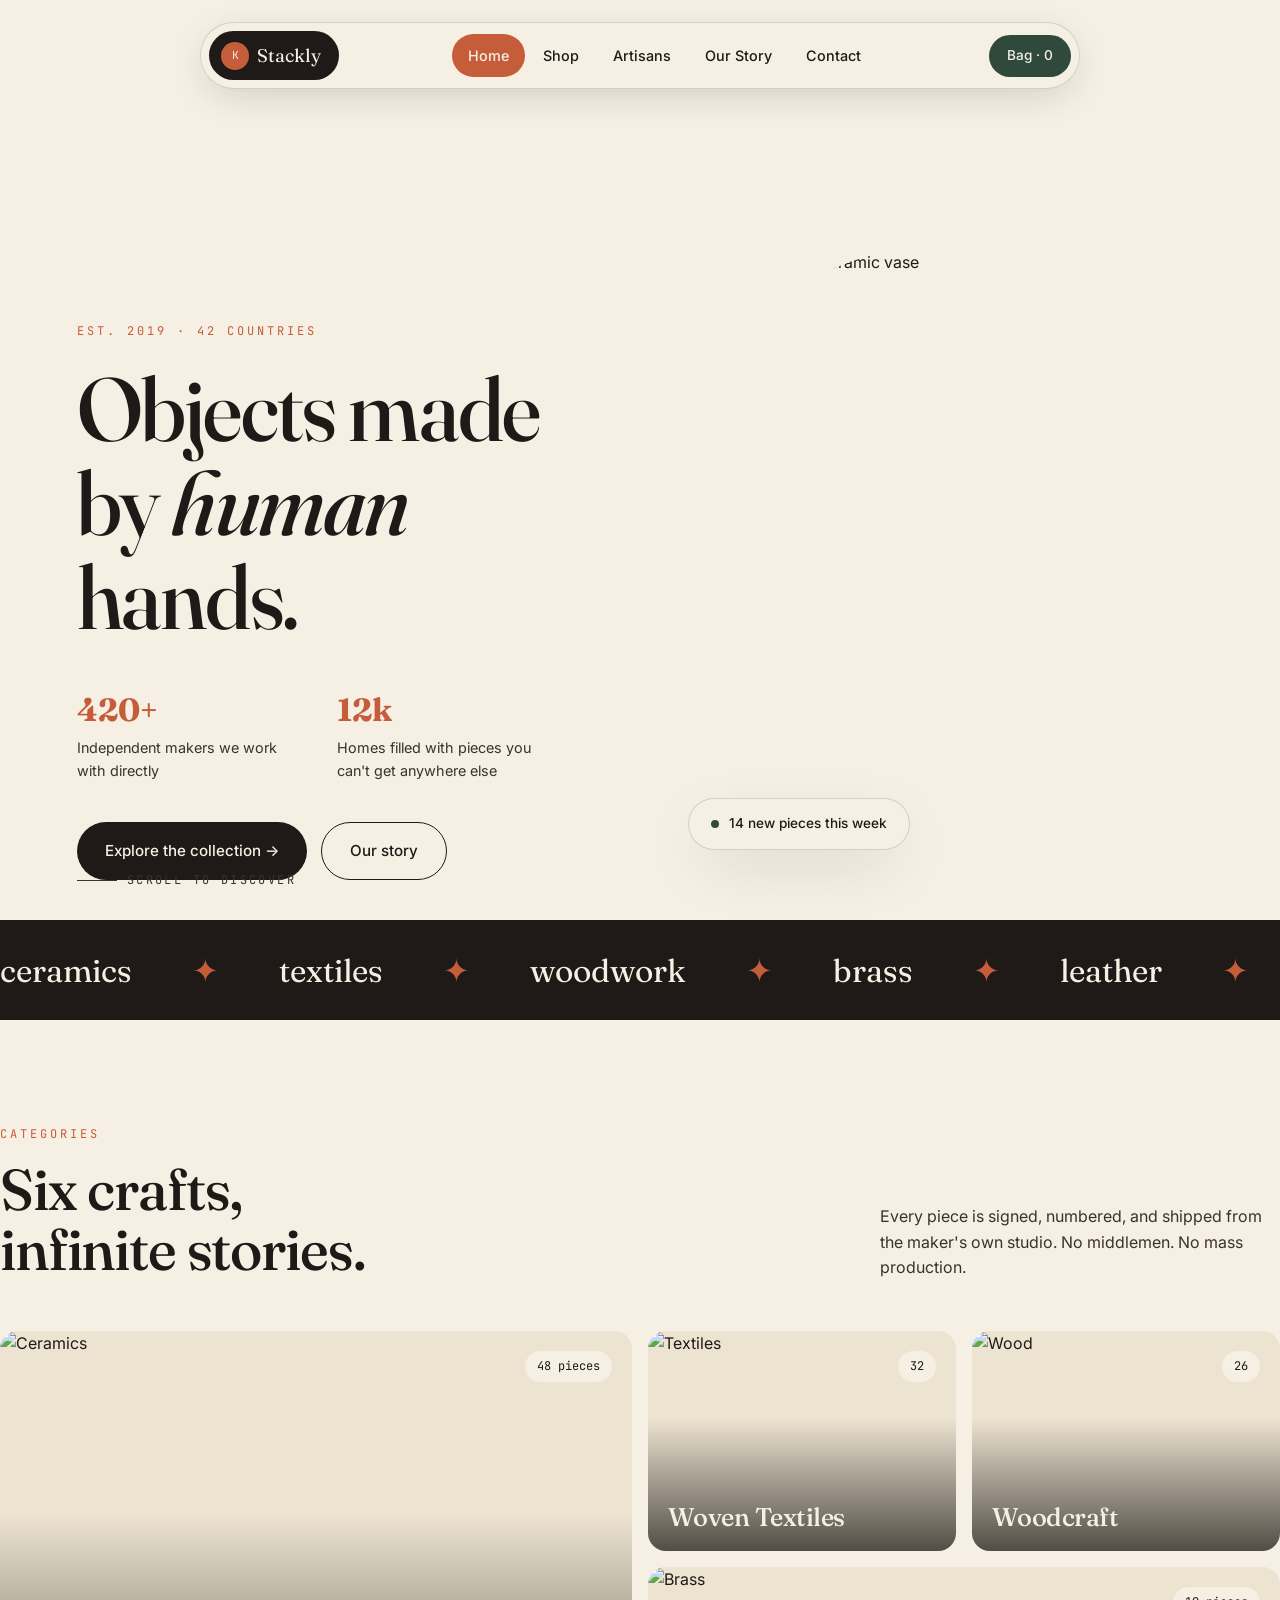
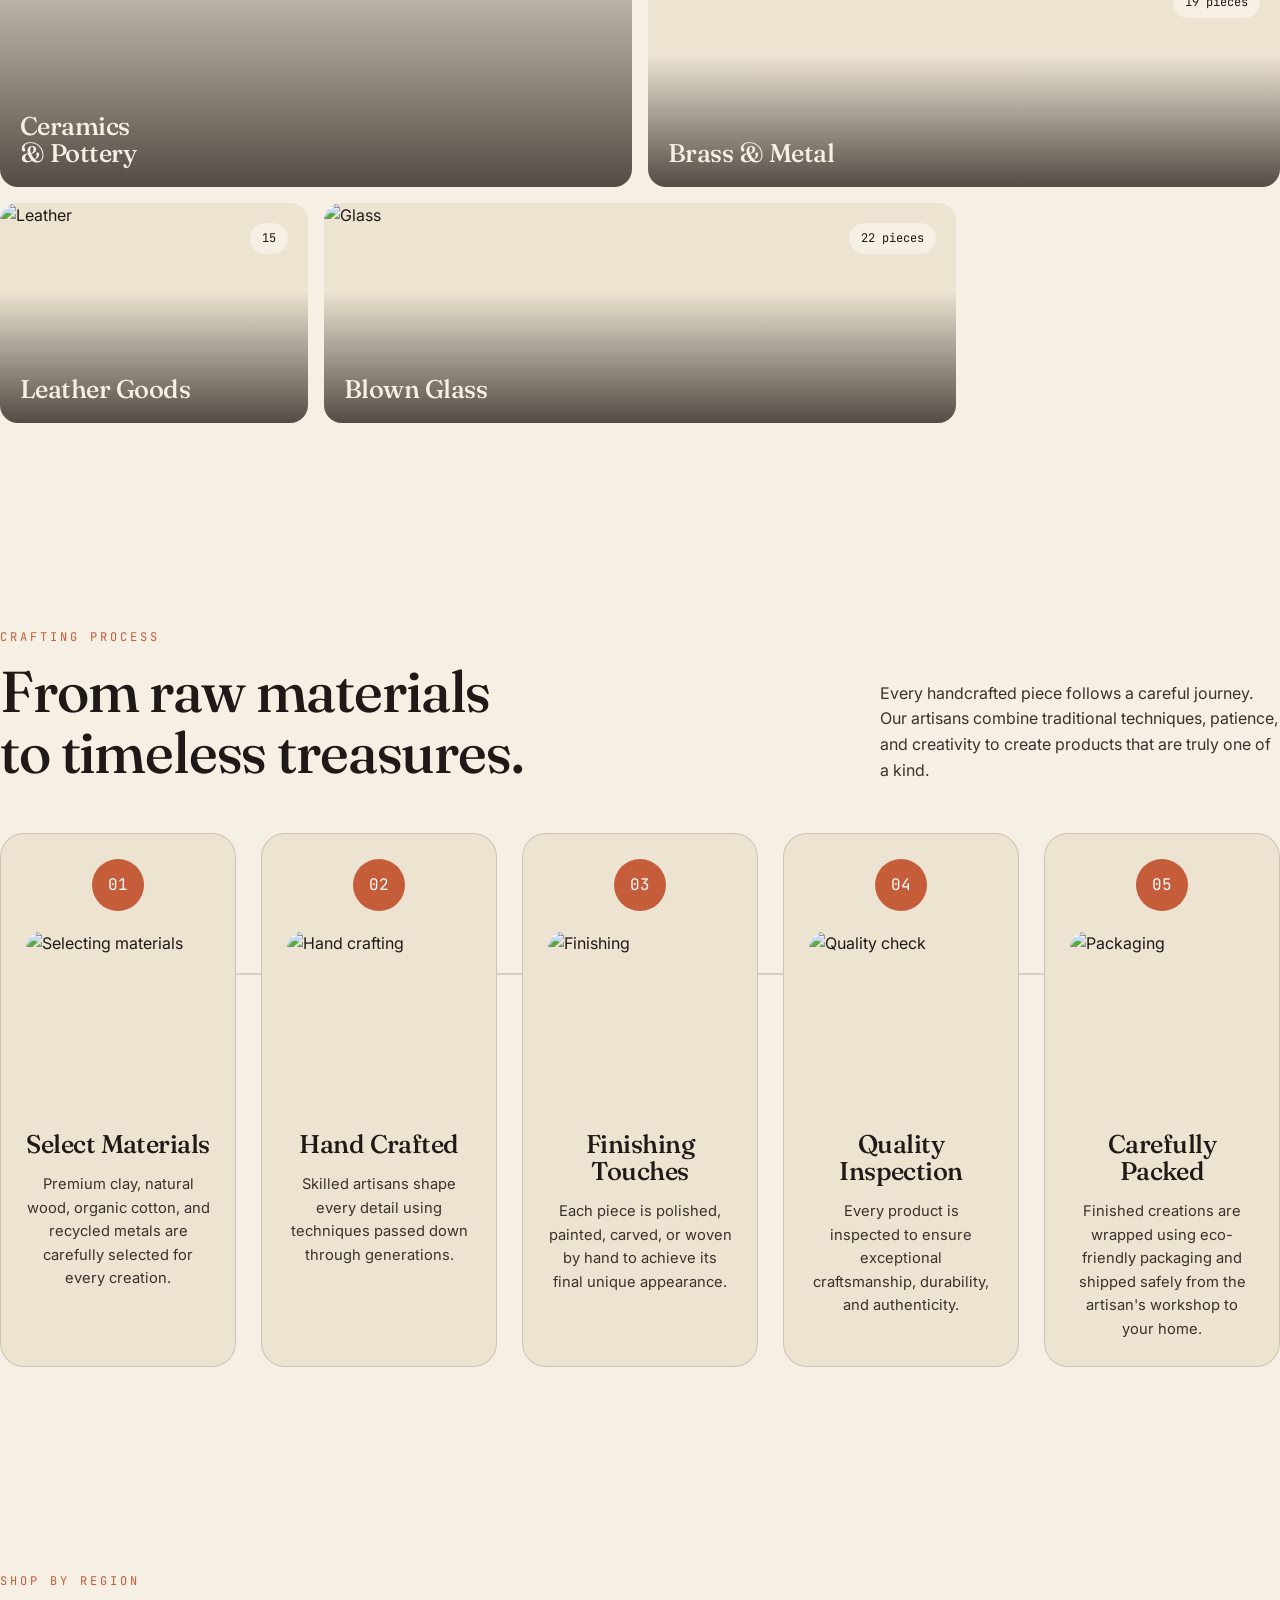
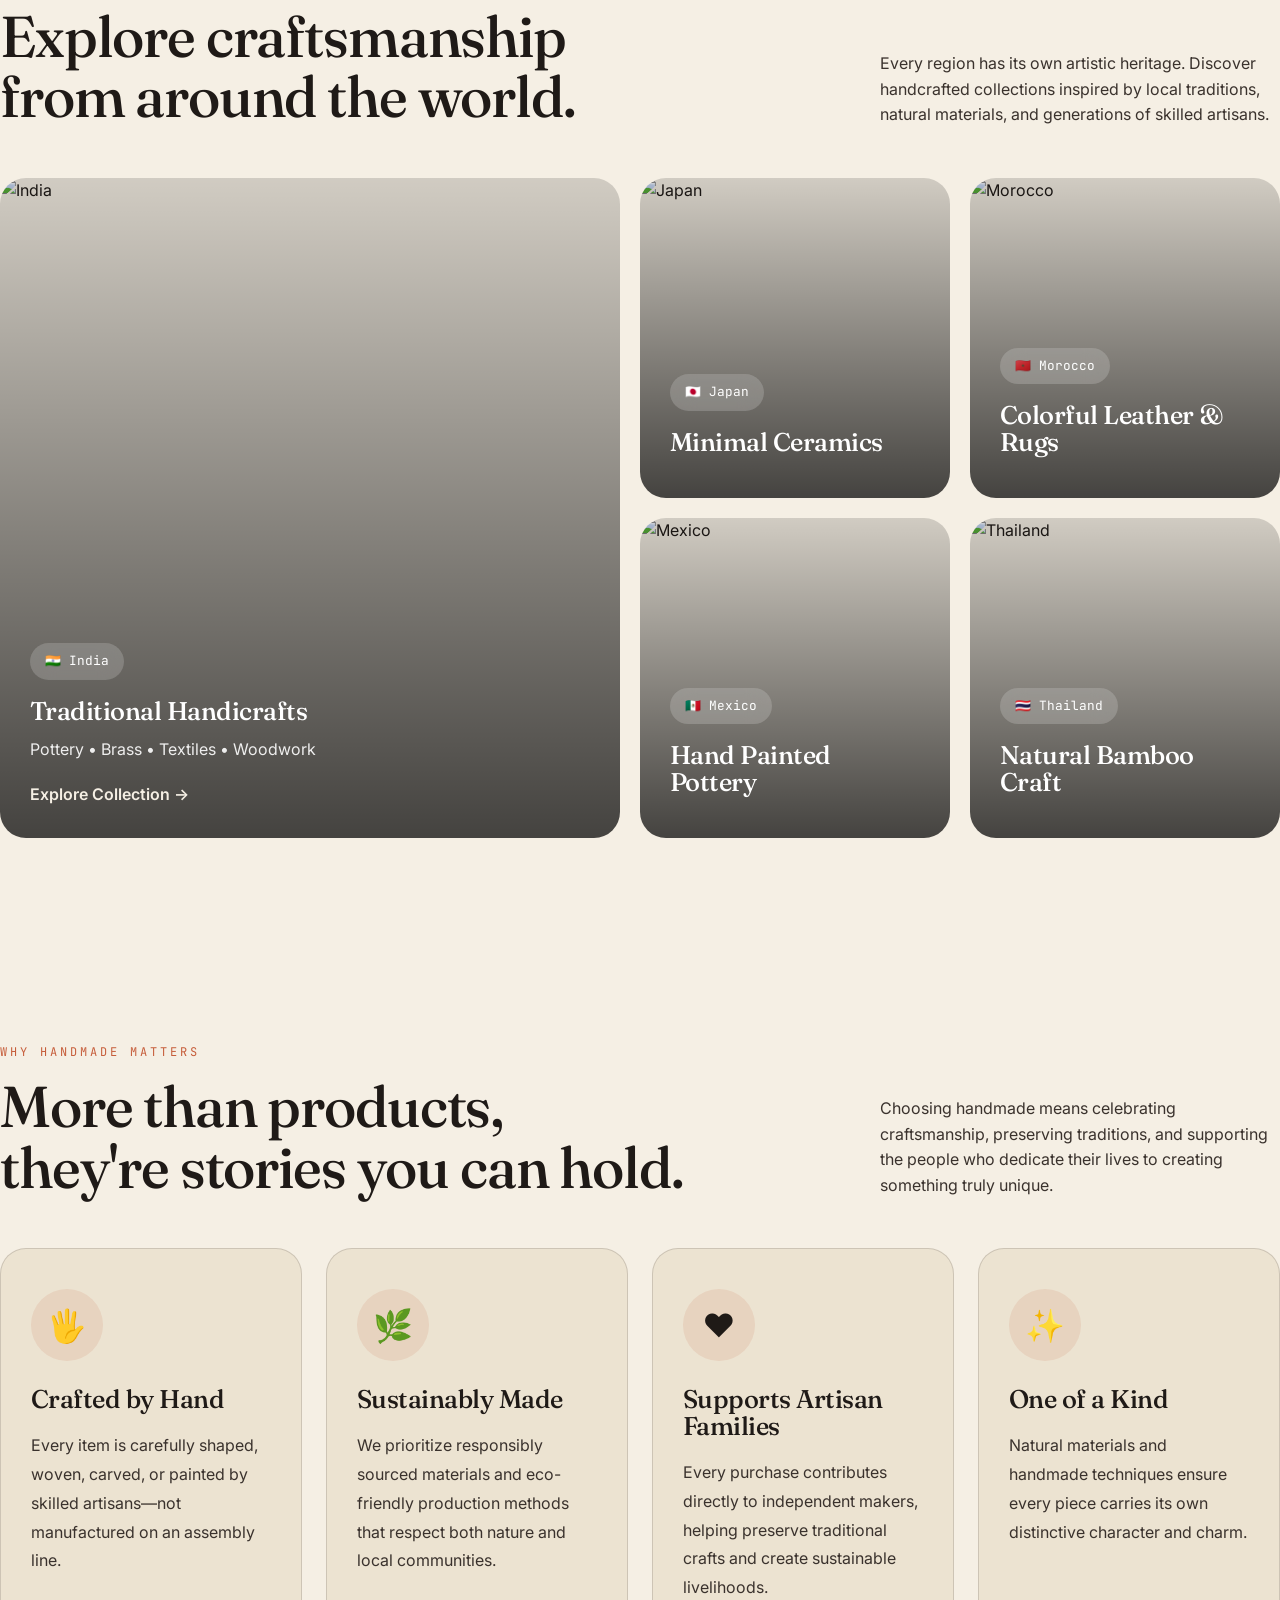
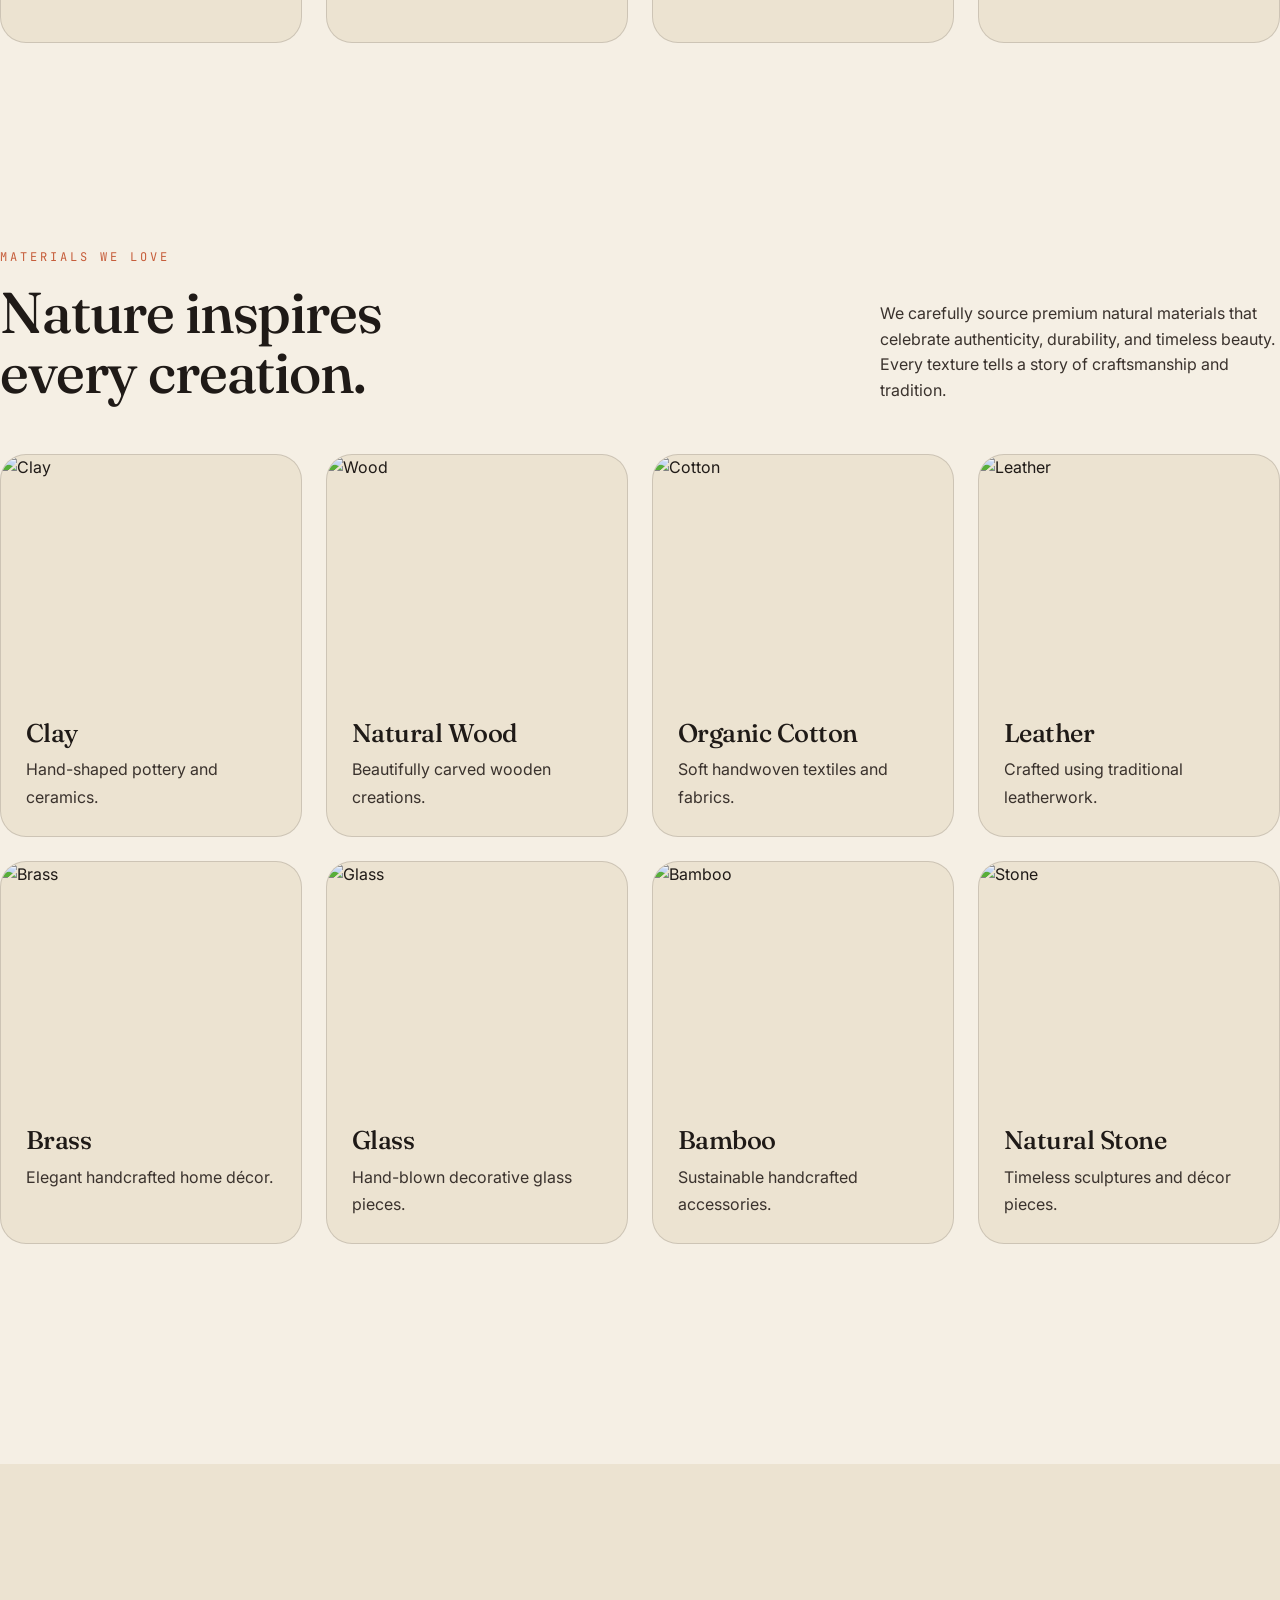
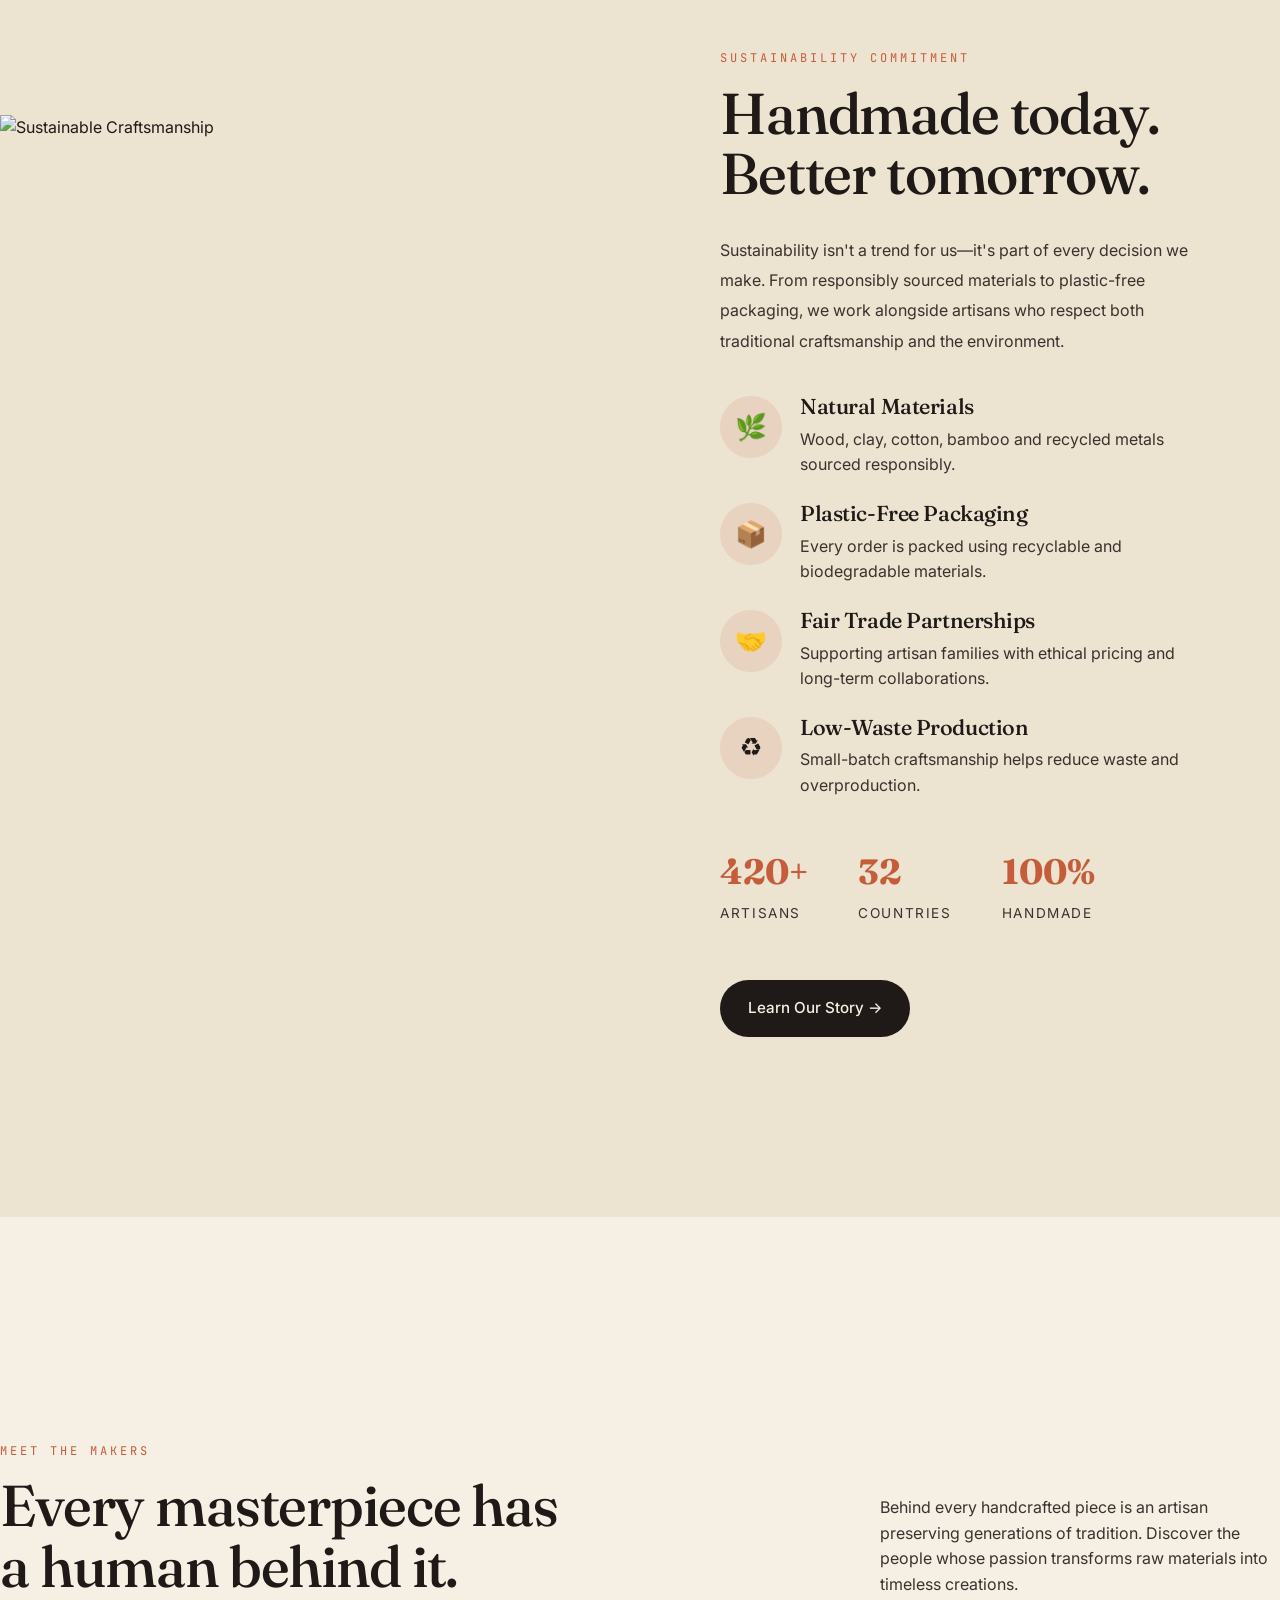
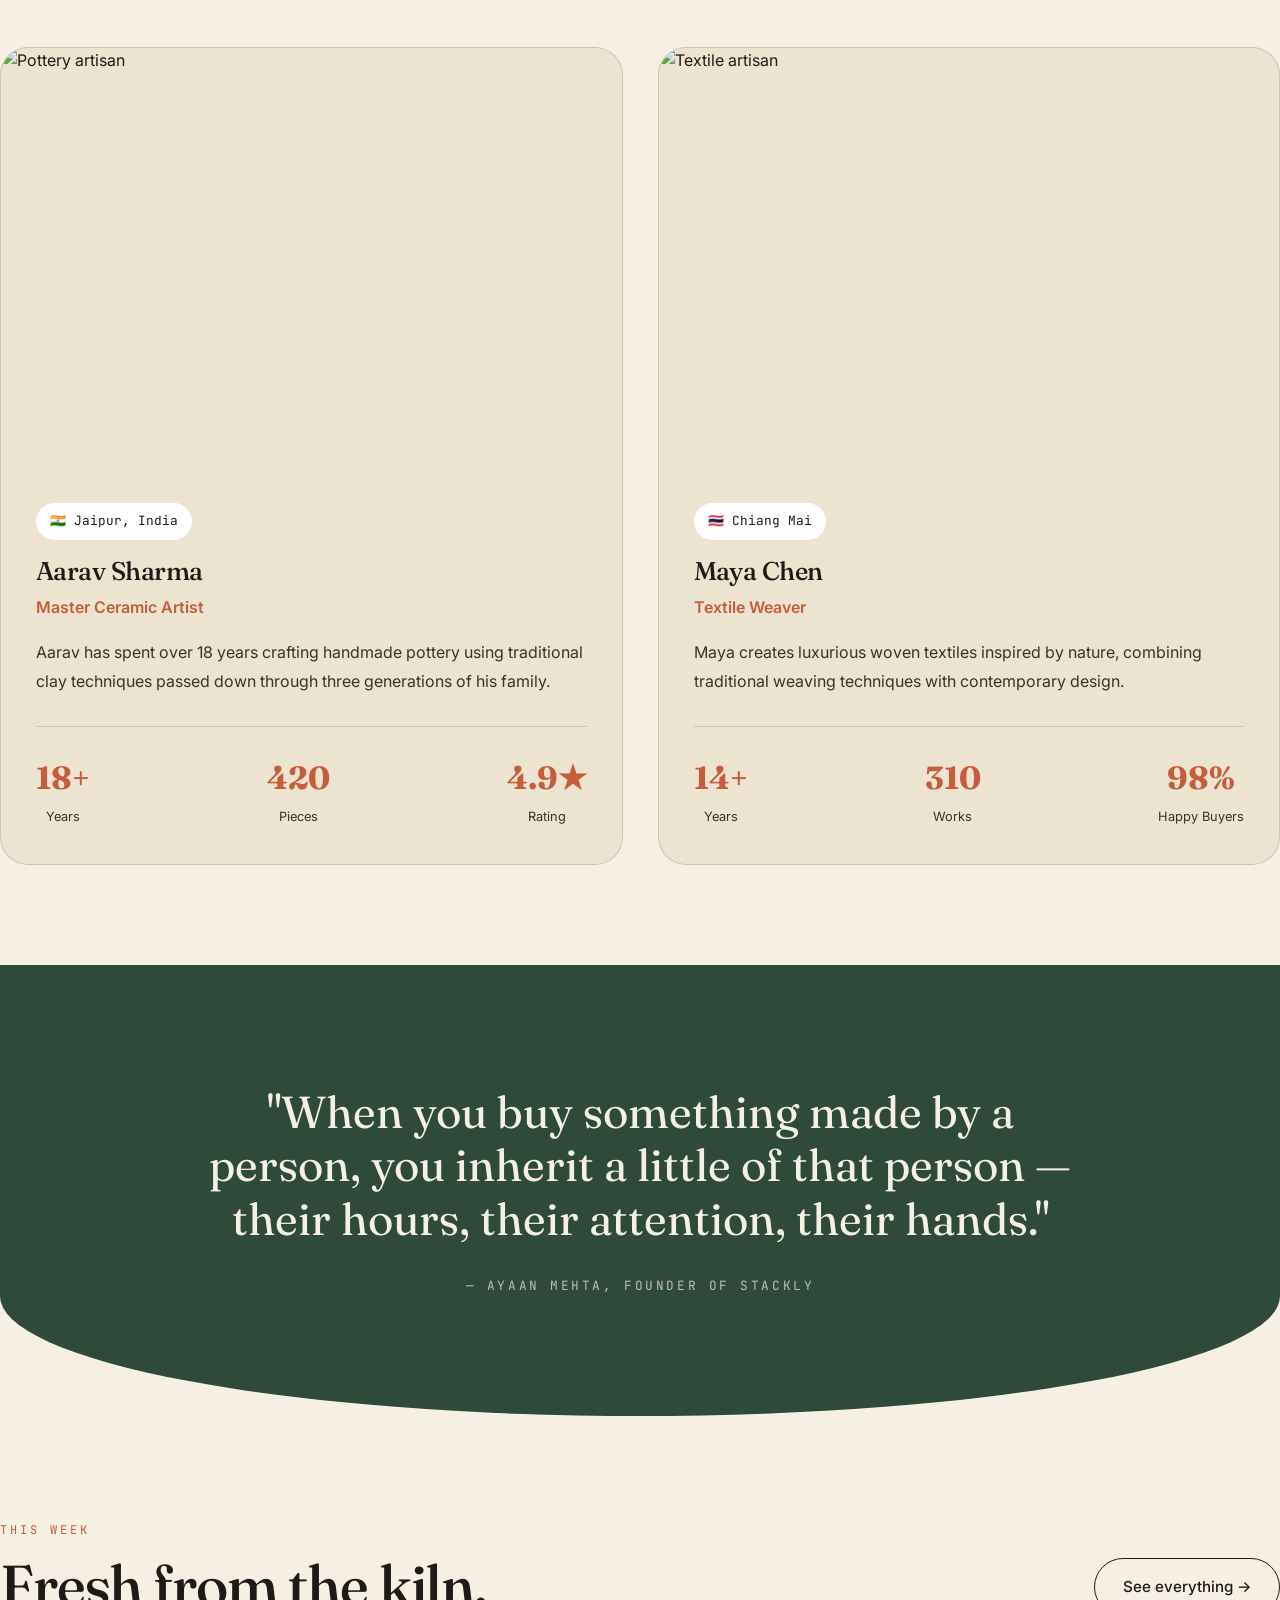
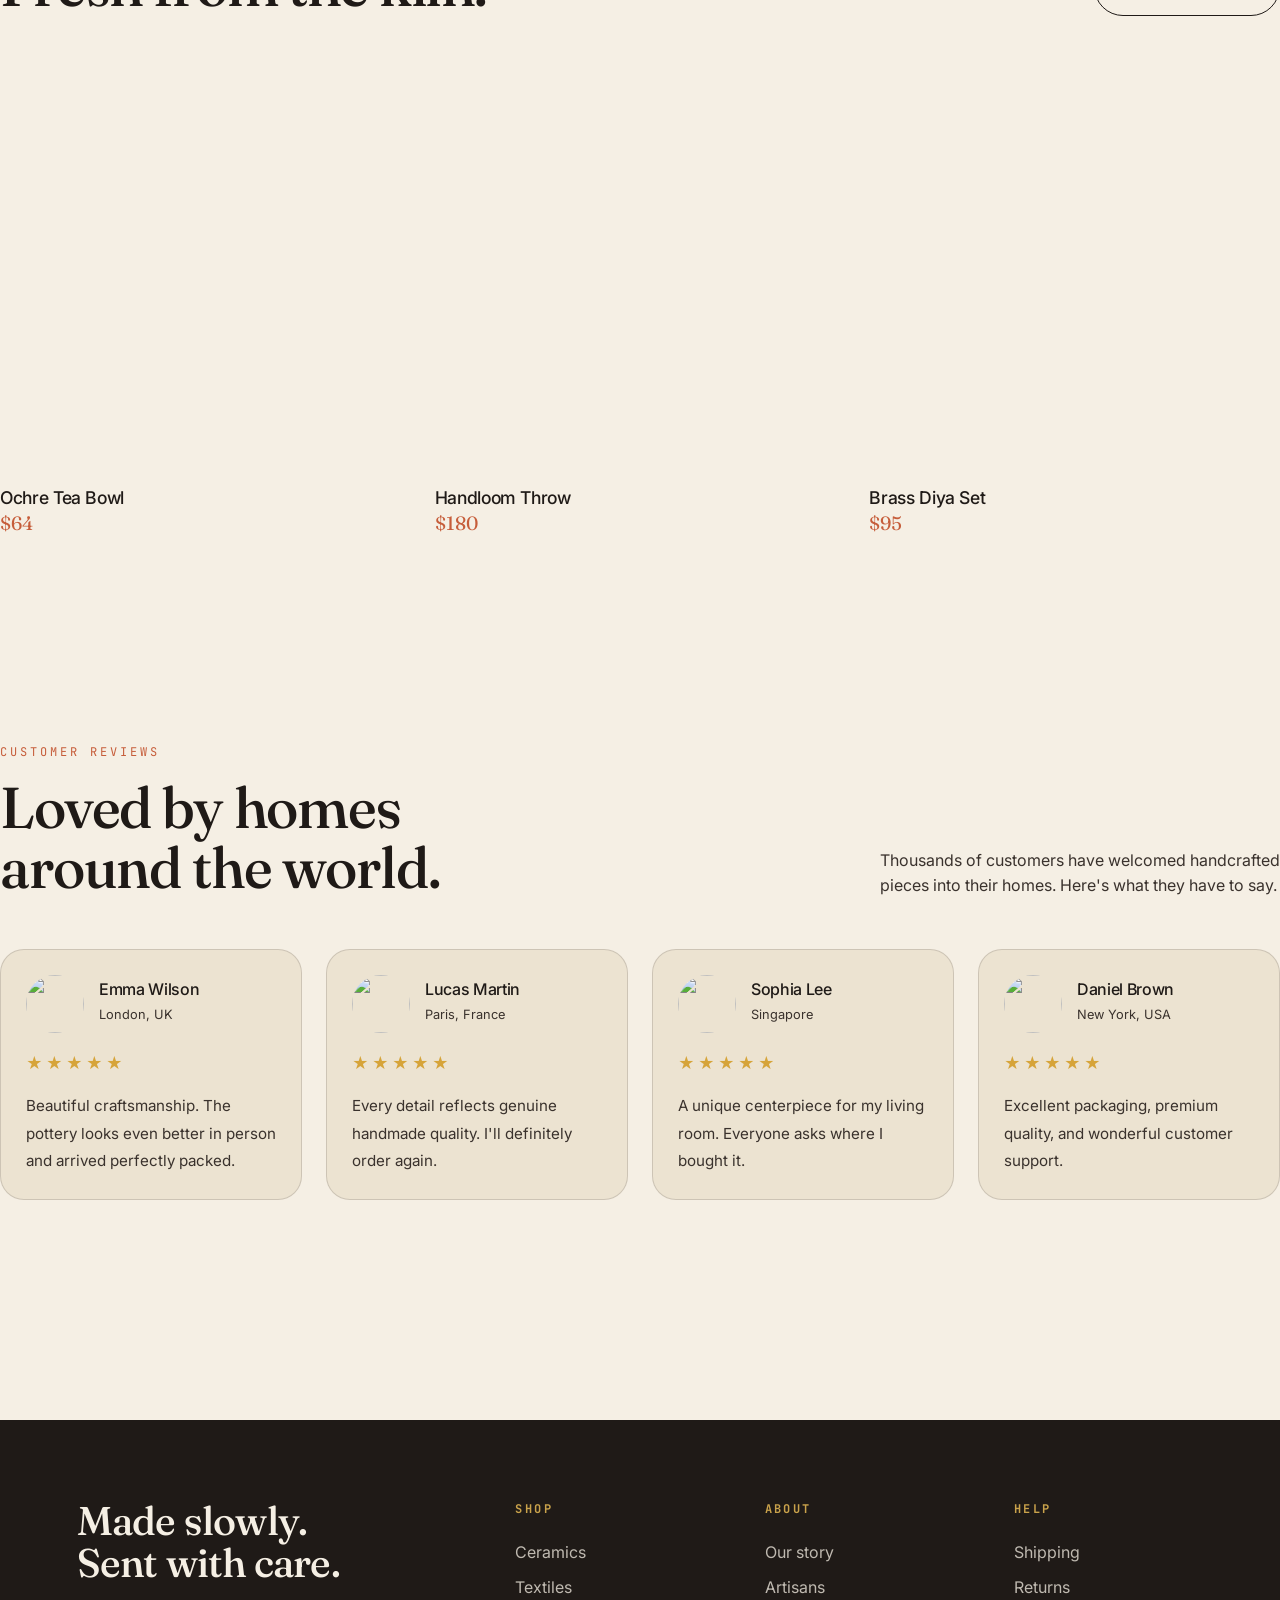
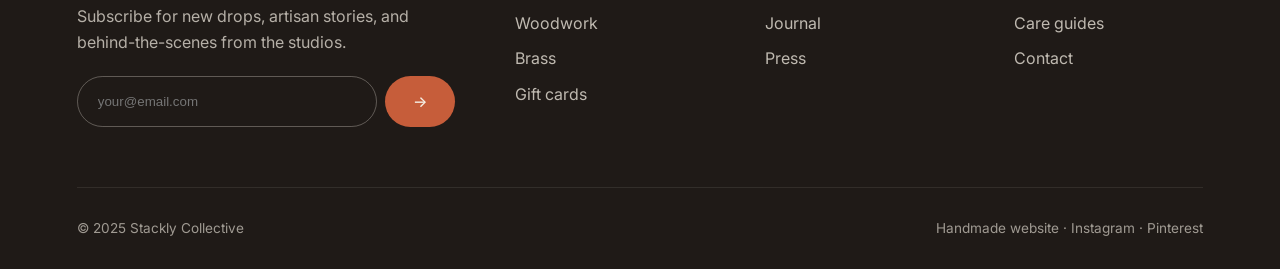
==== commit ec2607e5: "." ====
--- a/index.html
+++ b/index.html
@@ -3,7 +3,7 @@
 <head>
 <meta charset="UTF-8" />
 <meta name="viewport" content="width=device-width, initial-scale=1" />
-<title>Karigar — Handmade by Human Hands</title>
+<title>Stackly — Handmade by Human Hands</title>
 <meta name="description" content="A curated marketplace of one-of-a-kind handicrafts from independent artisans around the world." />
 <link rel="preconnect" href="https://fonts.googleapis.com">
 <link rel="preconnect" href="https://fonts.gstatic.com" crossorigin>
@@ -14,7 +14,7 @@
 <body>
 
 <nav class="nav">
-  <a href="index.html" class="nav__brand"><span>K</span>karigar</a>
+  <a href="index.html" class="nav__brand"><span>K</span>Stackly</a>
   <div class="nav__links">
     <a href="index.html">Home</a>
     <a href="shop.html">Shop</a>
@@ -716,7 +716,7 @@
 
   <section class="pull-quote reveal">
     <blockquote>"When you buy something made by a person, you inherit a little of that person — their hours, their attention, their hands."</blockquote>
-    <cite>— Ayaan Mehta, founder of Karigar</cite>
+    <cite>— Ayaan Mehta, founder of Stackly</cite>
   </section>
 
   <section class="section wrap">
@@ -863,7 +863,7 @@
     <div><h5>Help</h5><ul><li>Shipping</li><li>Returns</li><li>Care guides</li><li>Contact</li></ul></div>
   </div>
   <div class="footer__bottom">
-    <span>© 2025 Karigar Collective</span>
+    <span>© 2025 Stackly Collective</span>
     <span>Handmade website · Instagram · Pinterest</span>
   </div>
 </footer>
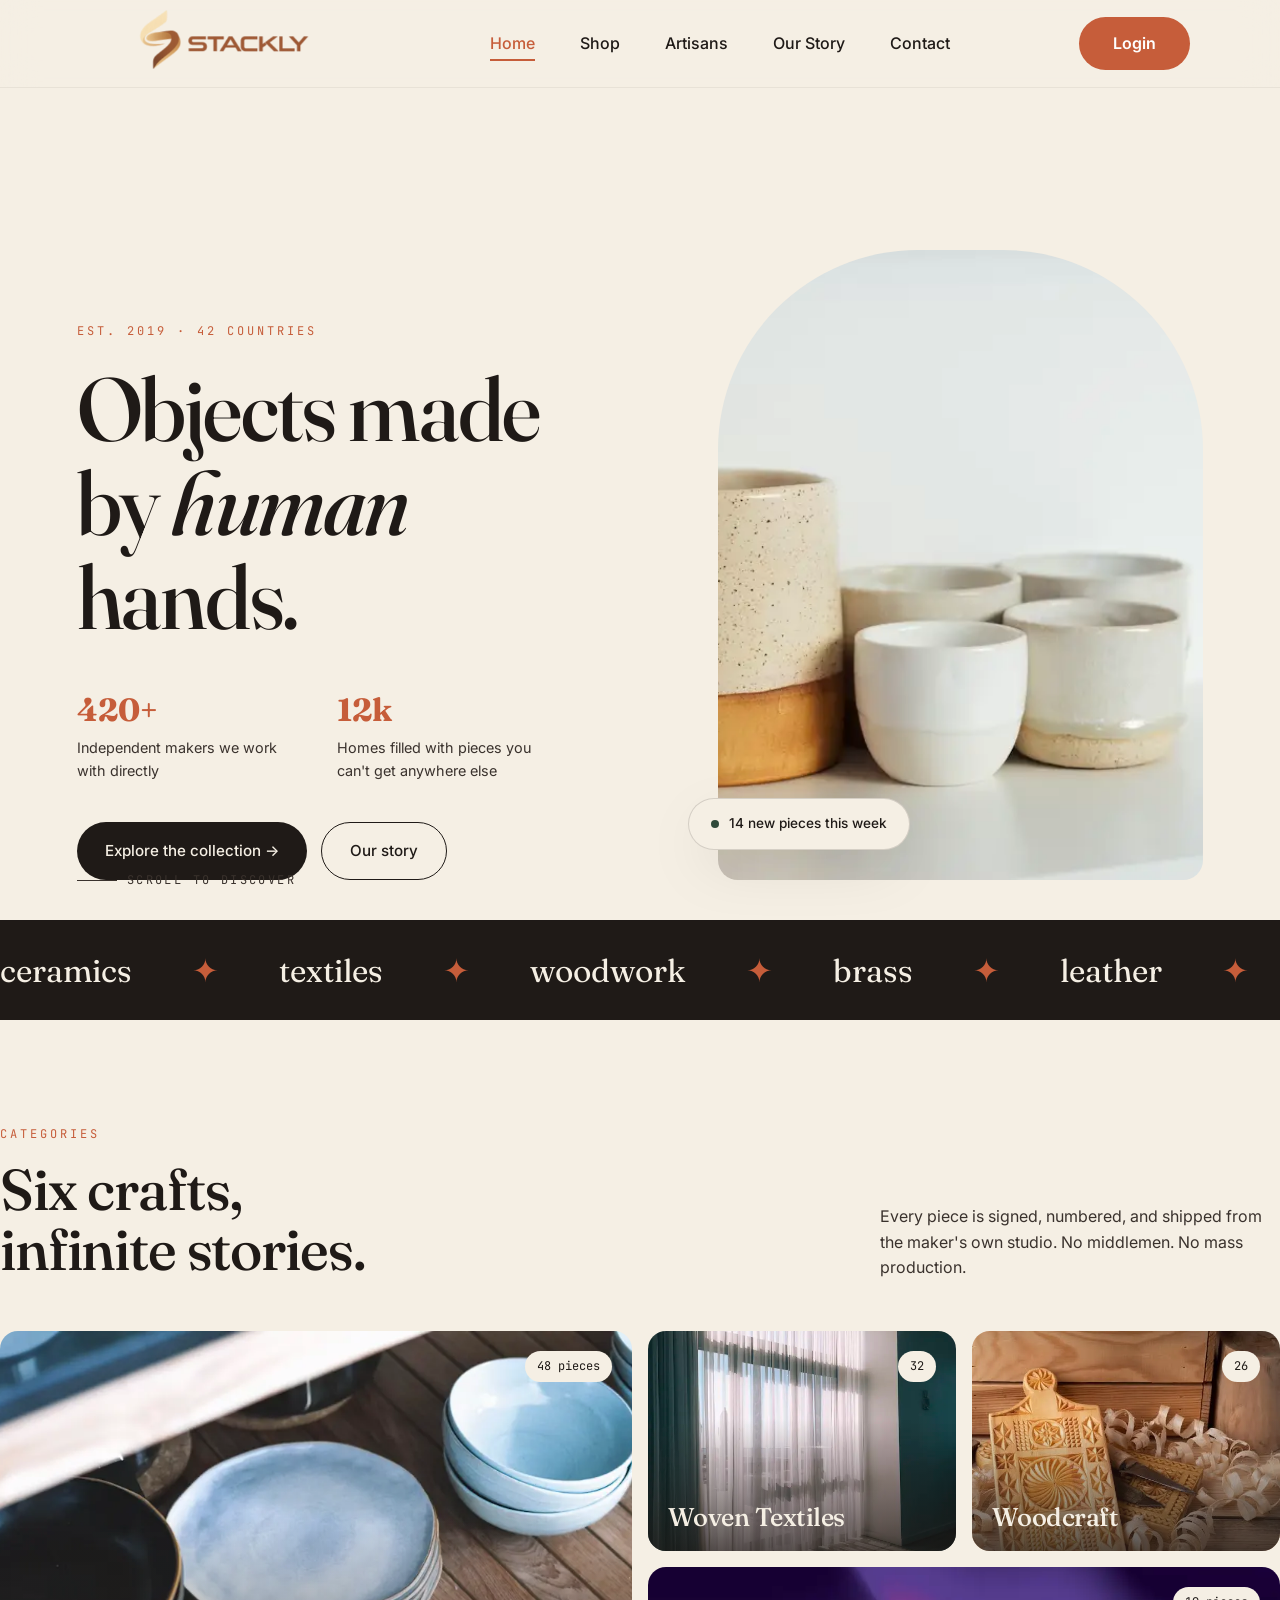
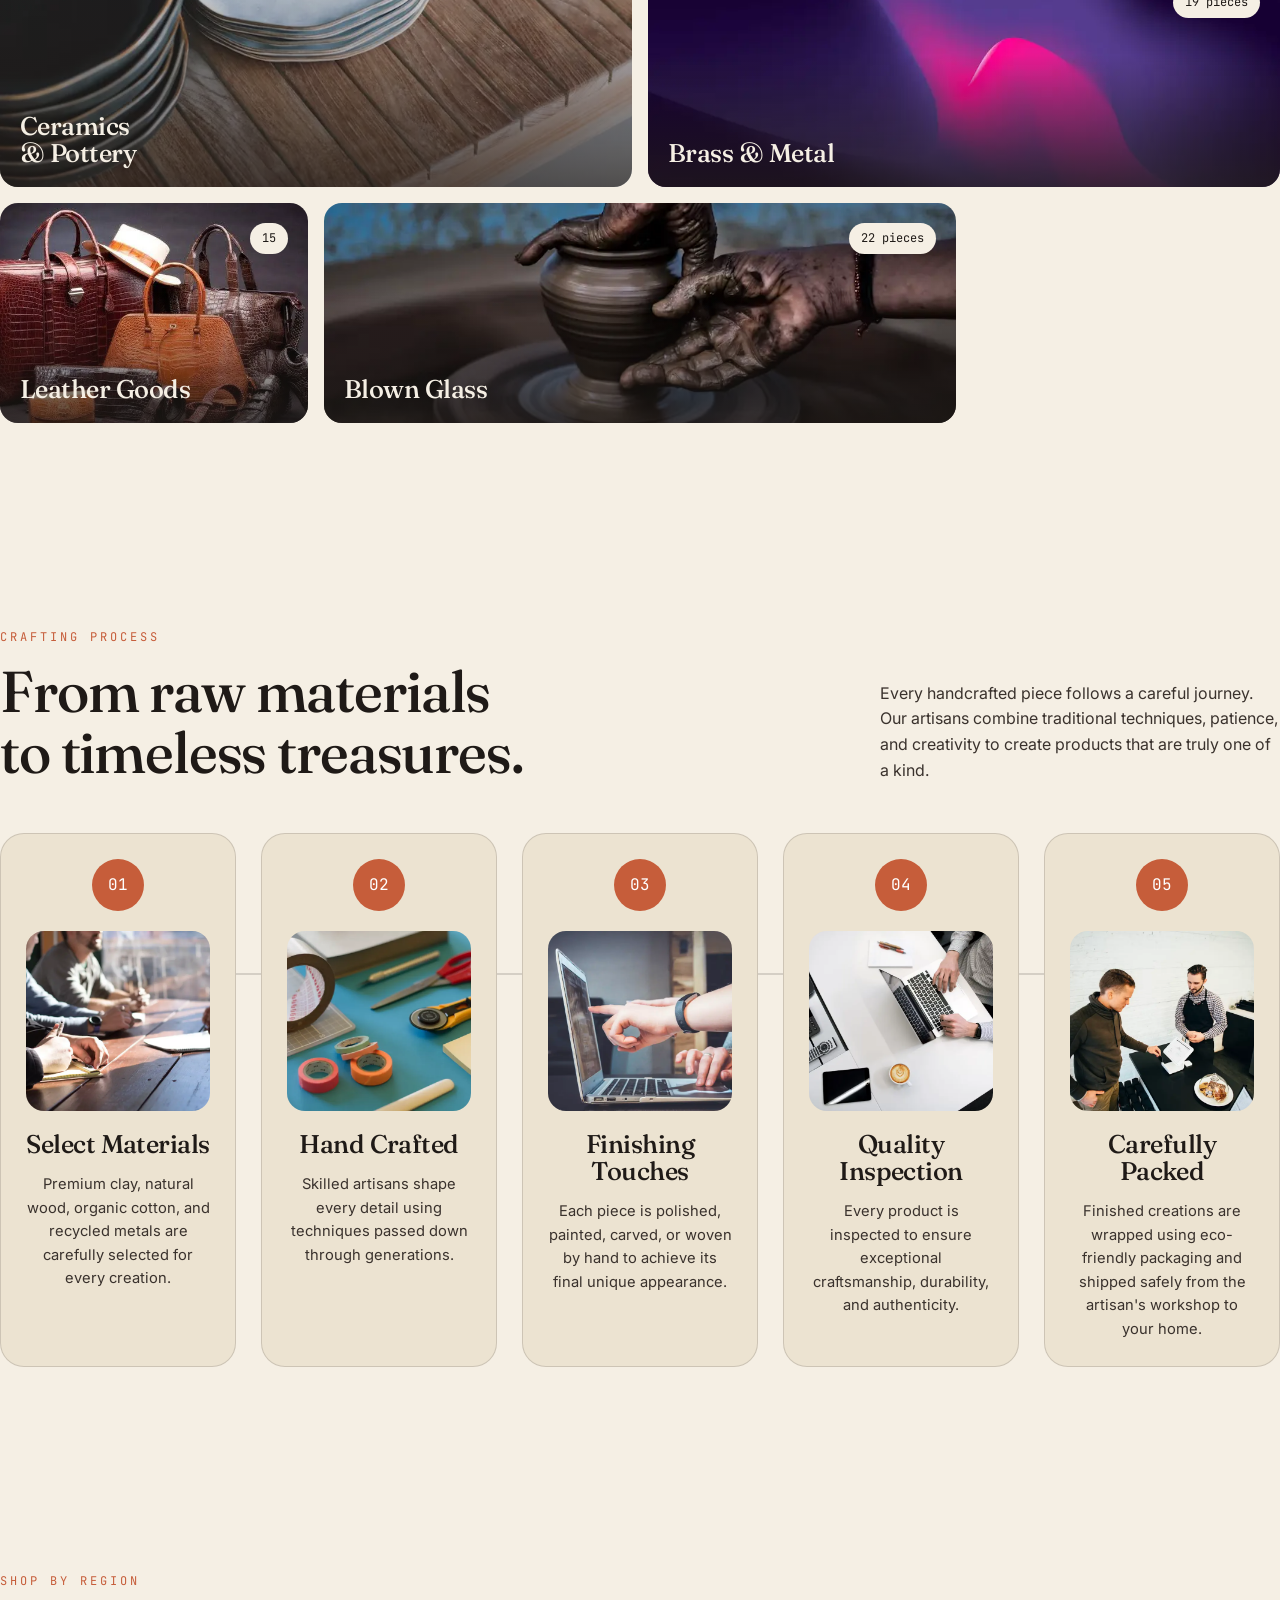
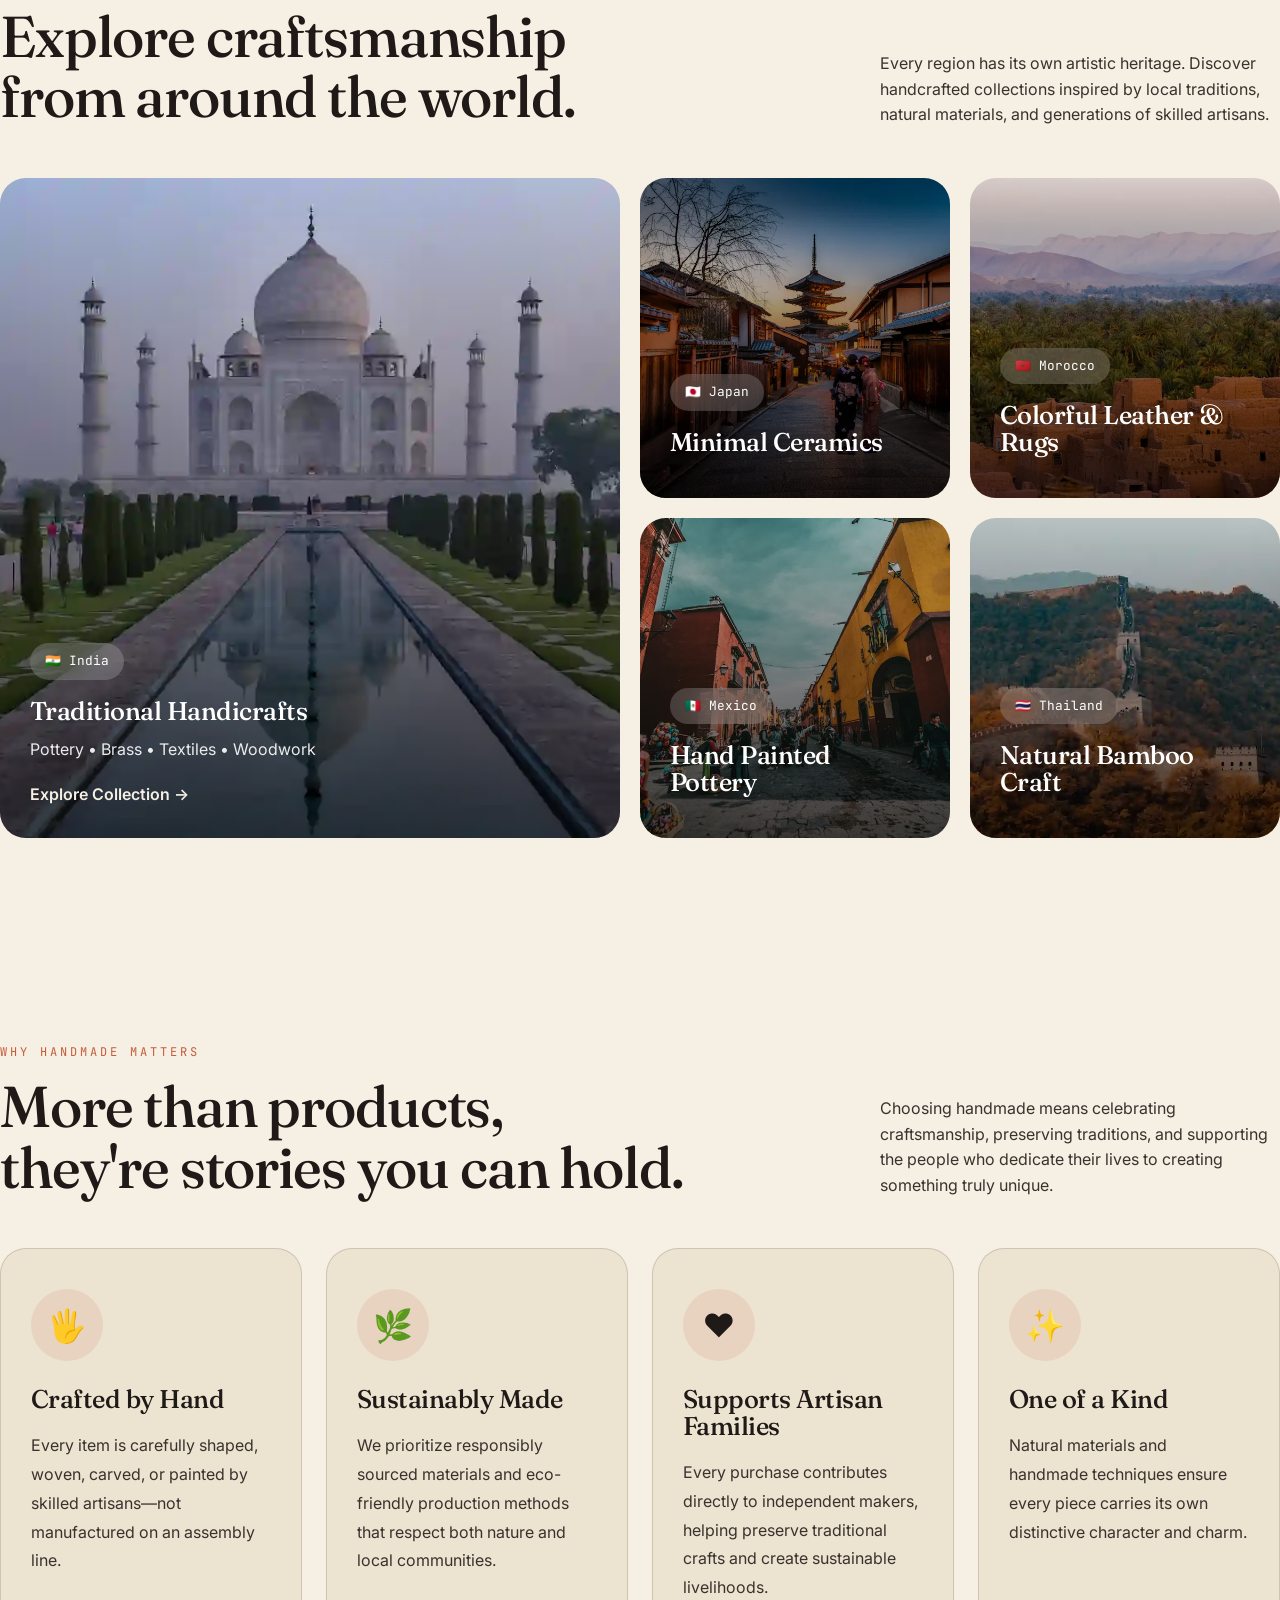
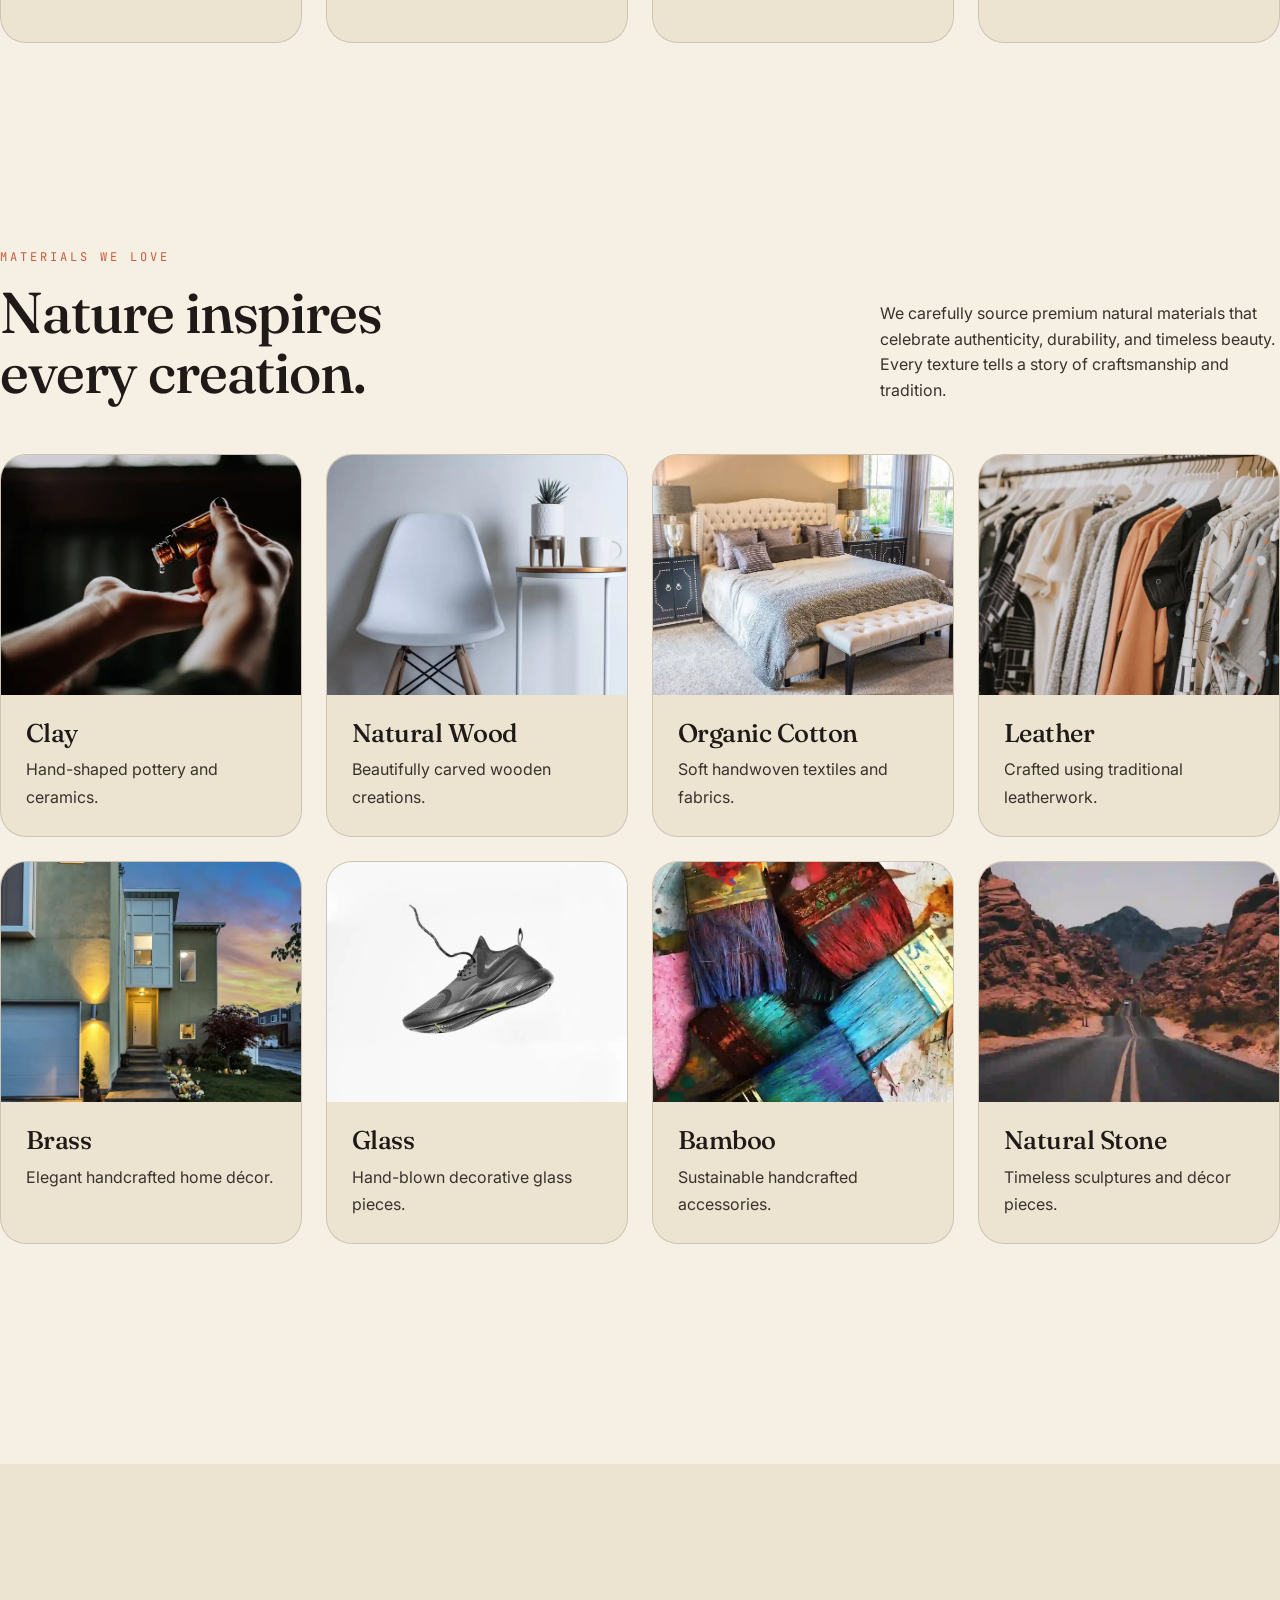
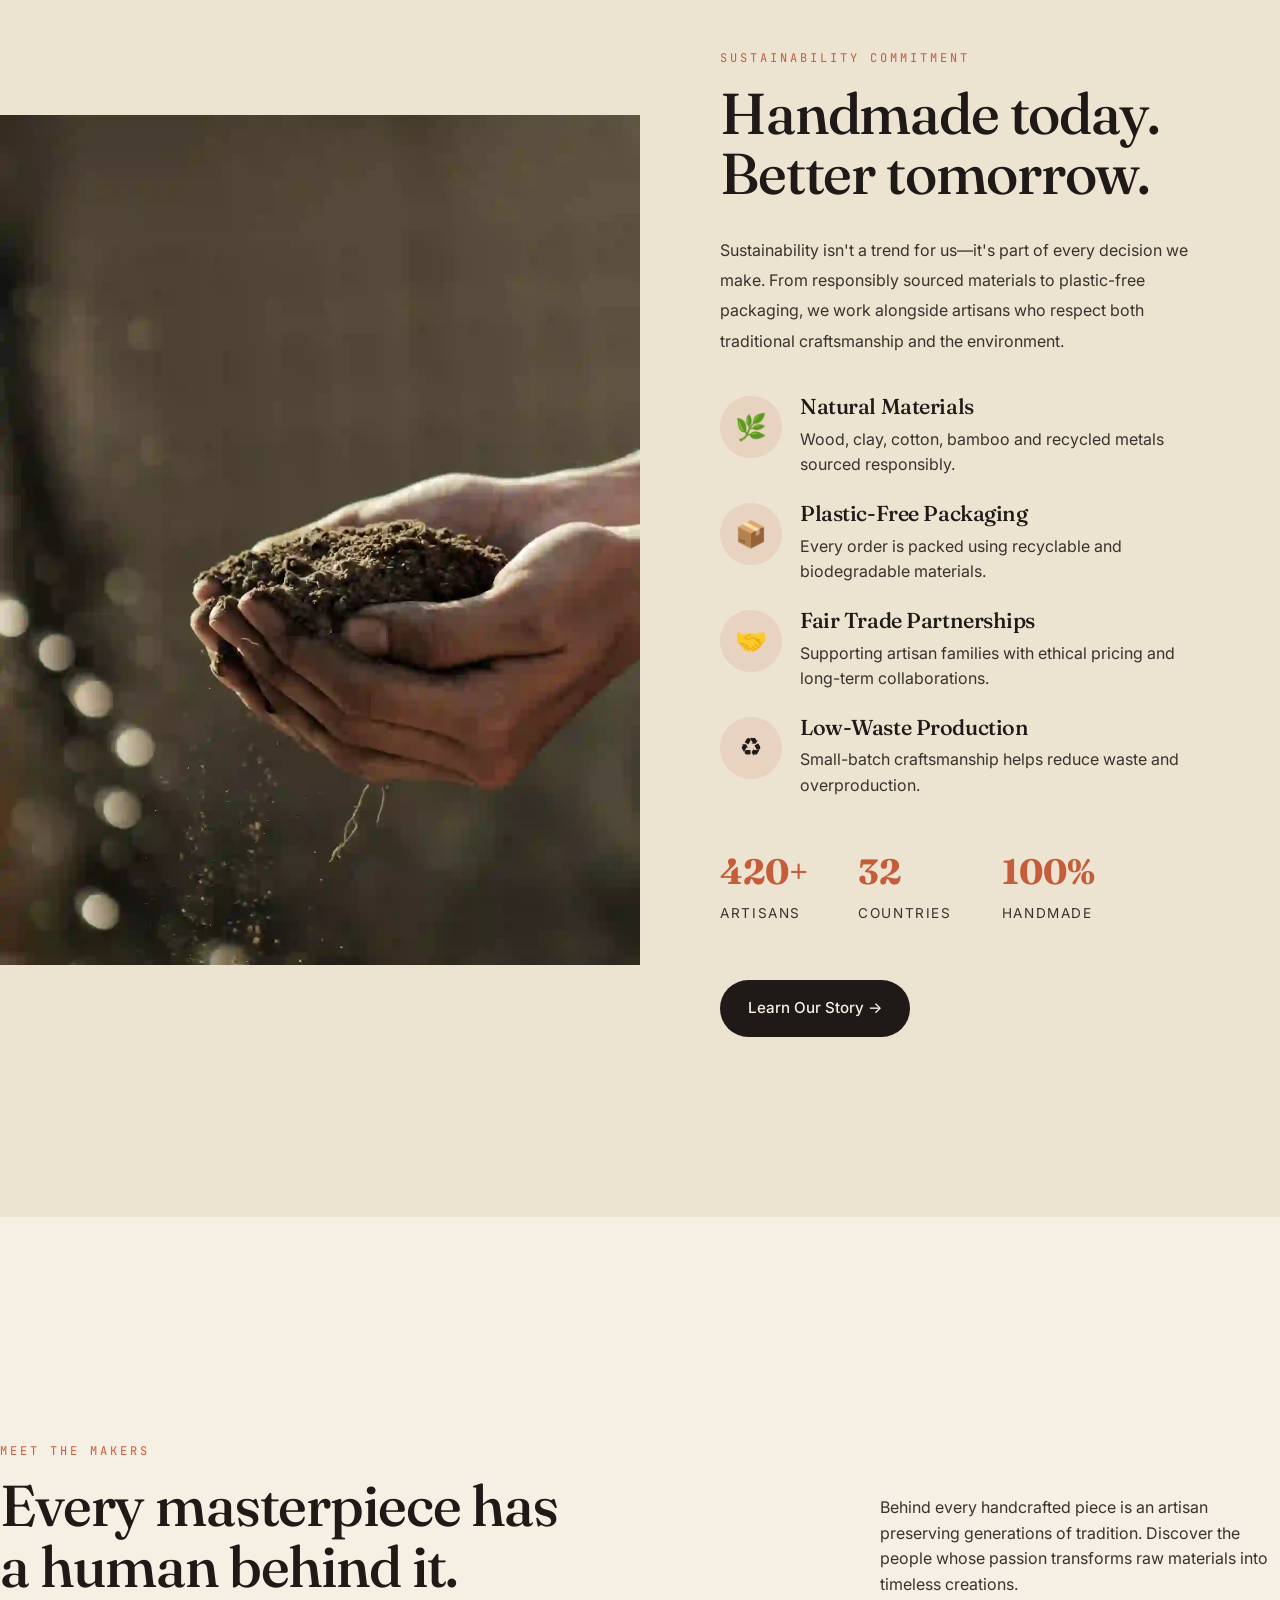
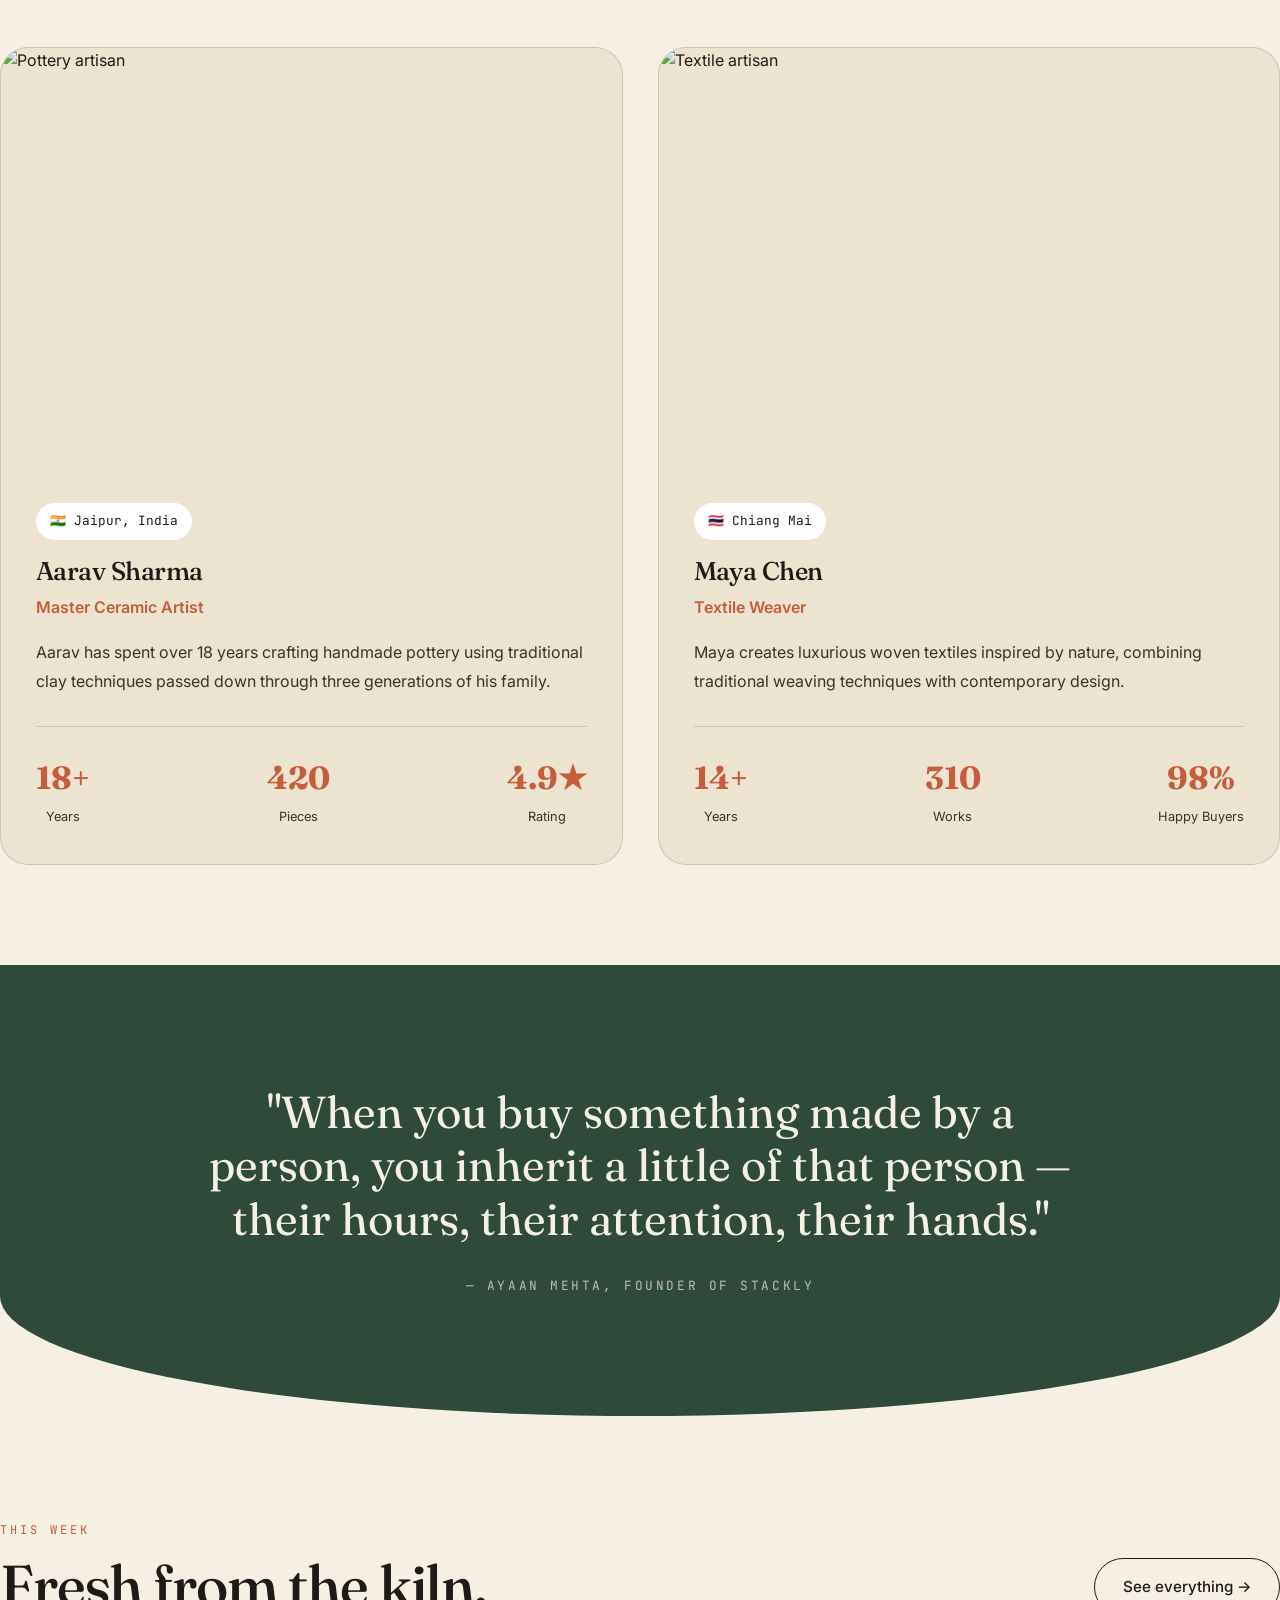
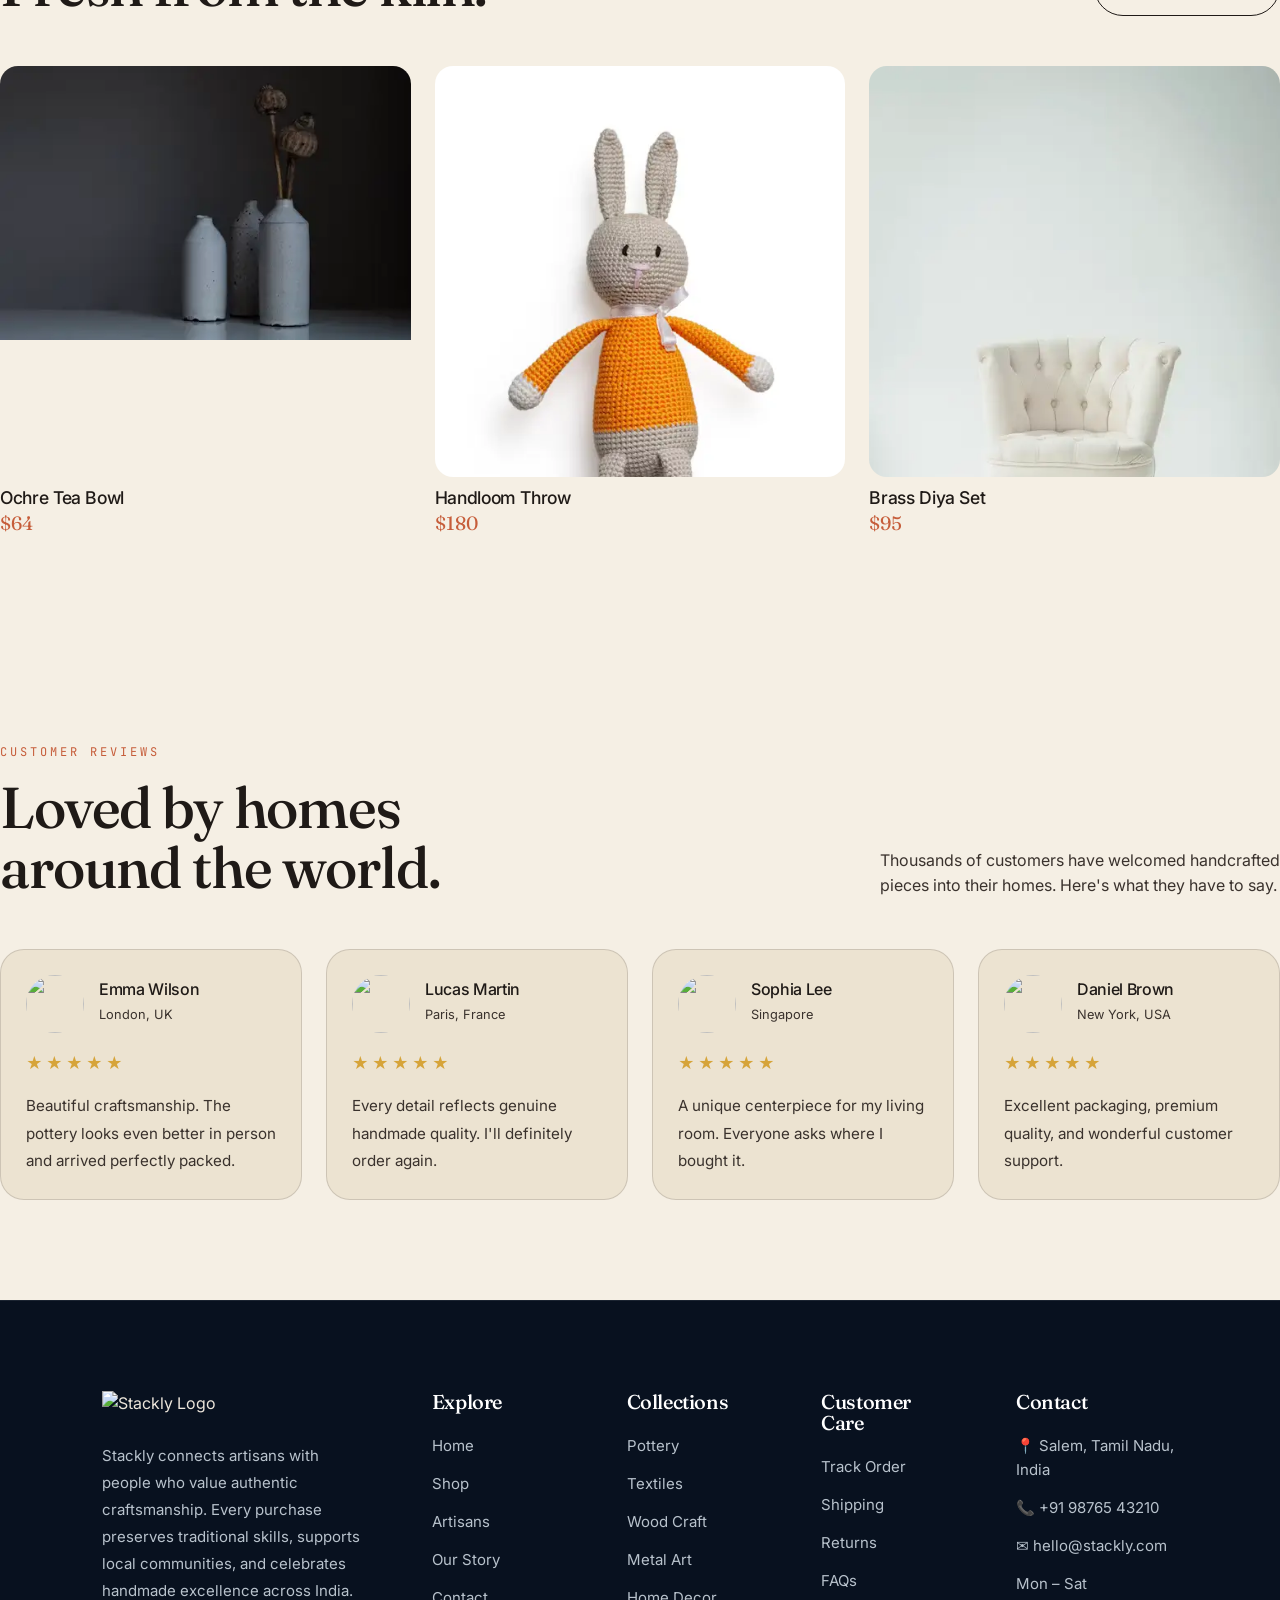
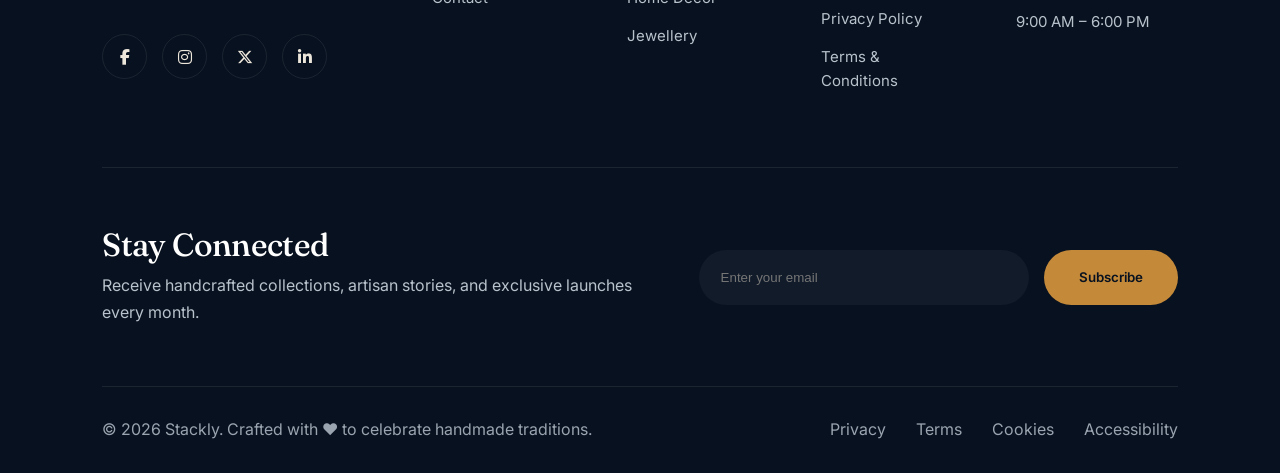
==== commit 1cad8e60: "complete-1" ====
--- a/index.html
+++ b/index.html
@@ -7,23 +7,222 @@
 <meta name="description" content="A curated marketplace of one-of-a-kind handicrafts from independent artisans around the world." />
 <link rel="preconnect" href="https://fonts.googleapis.com">
 <link rel="preconnect" href="https://fonts.gstatic.com" crossorigin>
+<link
+    rel="stylesheet"
+    href="https://cdnjs.cloudflare.com/ajax/libs/font-awesome/6.7.2/css/all.min.css"
+/>
 <link href="https://fonts.googleapis.com/css2?family=Fraunces:ital,wght@0,300..700;1,300..700&family=Inter:wght@400;500;600&family=JetBrains+Mono:wght@400;500&display=swap" rel="stylesheet">
 <link rel="stylesheet" href="css/style.css" />
 <link rel="stylesheet" href="css/home.css" />
 </head>
 <body>
 
-<nav class="nav">
-  <a href="index.html" class="nav__brand"><span>K</span>Stackly</a>
-  <div class="nav__links">
-    <a href="index.html">Home</a>
-    <a href="shop.html">Shop</a>
-    <a href="artisans.html">Artisans</a>
-    <a href="story.html">Our Story</a>
-    <a href="contact.html">Contact</a>
-  </div>
-  <a href="shop.html" class="nav__cta">Bag · 0</a>
-  <button class="nav__burger">☰</button>
+<!-- ==========================================
+                PREMIUM NAVBAR
+=========================================== -->
+
+<nav class="nav" id="navbar">
+
+    <!-- Logo -->
+
+    <a href="index.html" class="nav-logo">
+
+    <img src="images/logo.png"
+         alt="Stackly Logo"
+         class="logo-img">
+
+</a>
+
+
+    <!-- Desktop Navigation -->
+
+    <ul class="nav-links">
+
+        <li>
+            <a href="index.html" class="active">
+                Home
+            </a>
+        </li>
+
+        <li>
+            <a href="shop.html">
+                Shop
+            </a>
+        </li>
+
+        <li>
+            <a href="artisans.html">
+                Artisans
+            </a>
+        </li>
+
+        <li>
+            <a href="story.html">
+                Our Story
+            </a>
+        </li>
+
+        <li>
+            <a href="contact.html">
+                Contact
+            </a>
+        </li>
+
+    </ul>
+
+    <!-- Right Side -->
+
+    <div class="nav-right">
+
+        <a href="login.html" class="nav-btn">
+
+            Login
+
+        </a>
+
+        <button
+            class="burger"
+            id="burger"
+            aria-label="Open Menu">
+
+            <span></span>
+            <span></span>
+            <span></span>
+
+        </button>
+
+    </div>
+
+    <!-- ==============================
+            MOBILE MENU
+    =============================== -->
+
+    <div class="mobile-menu" id="mobileMenu">
+
+        <!-- Top -->
+
+        <!-- <div class="mobile-top">
+
+            <a href="index.html" class="mobile-logo">
+
+                <span>K</span>Stackly
+
+            </a>
+
+            <button
+                class="close-menu"
+                id="closeMenu"
+                aria-label="Close Menu">
+
+                ✕
+
+            </button>
+
+        </div> -->
+
+        <!-- Navigation -->
+
+        <div class="mobile-nav">
+
+            <span class="menu-label">
+
+                Navigation
+
+            </span>
+
+            <a href="index.html" class="active">
+
+                Home
+
+            </a>
+
+            <a href="shop.html">
+
+                Shop
+
+            </a>
+
+            <a href="artisans.html">
+
+                Artisans
+
+            </a>
+
+            <a href="story.html">
+
+                Our Story
+
+            </a>
+
+            <a href="contact.html">
+
+                Contact
+
+            </a>
+
+        </div>
+
+        <!-- Account -->
+
+        <div class="mobile-account">
+
+            <span class="menu-label">
+
+                Account
+
+            </span>
+
+            <a
+                href="login.html"
+                class="mobile-btn">
+
+                Login
+
+            </a>
+
+        </div>
+
+        <!-- Contact -->
+
+        <div class="mobile-contact">
+
+            <span class="menu-label">
+
+                Contact
+
+            </span>
+
+            <p>
+
+                hello@stackly.com
+
+            </p>
+
+            <p>
+
+                +91 98765 43210
+
+            </p>
+
+            <p>
+
+                Mon – Fri • 9 AM – 6 PM
+
+            </p>
+
+        </div>
+
+
+    </div>
+
+    <!-- Overlay -->
+
+    <div
+        class="nav-overlay"
+        id="navOverlay">
+
+    </div>
+
 </nav>
 
 <main>
@@ -41,7 +240,7 @@
       </div>
     </div>
     <div class="hero__visual">
-      <img src="https://images.unsplash.com/photo-1610701596007-11502861dcfa?w=900&auto=format&fit=crop" alt="Handmade ceramic vase" />
+      <img src="images/home-1.webp" alt="Handmade ceramic vase" />
       <div class="hero__badge"><span class="dot"></span> 14 new pieces this week</div>
     </div>
     <div class="hero__scroll">scroll to discover</div>
@@ -65,32 +264,32 @@
 
     <div class="bento reveal">
       <div class="bento__item">
-        <img src="https://images.unsplash.com/photo-1578749556568-bc2c40e68b61?w=900&auto=format&fit=crop" alt="Ceramics" />
+        <img src="images/home-2.webp" alt="Ceramics" />
         <span>48 pieces</span>
         <h3>Ceramics<br/>& Pottery</h3>
       </div>
       <div class="bento__item">
-        <img src="https://images.unsplash.com/photo-1528822855841-e8bf3134cdc9?w=600&auto=format&fit=crop" alt="Textiles" />
+        <img src="images/home-3.webp" alt="Textiles" />
         <span>32</span>
         <h3>Woven Textiles</h3>
       </div>
       <div class="bento__item">
-        <img src="https://images.unsplash.com/photo-1608755728617-fef97dfeaef1?w=600&auto=format&fit=crop" alt="Wood" />
+        <img src="images/home-4.webp" alt="Wood" />
         <span>26</span>
         <h3>Woodcraft</h3>
       </div>
       <div class="bento__item">
-        <img src="https://images.unsplash.com/photo-1620641788421-7a1c342ea42e?w=900&auto=format&fit=crop" alt="Brass" />
+        <img src="images/home-5.webp" alt="Brass" />
         <span>19 pieces</span>
         <h3>Brass & Metal</h3>
       </div>
       <div class="bento__item">
-        <img src="https://images.unsplash.com/photo-1583394838336-acd977736f90?w=600&auto=format&fit=crop" alt="Leather" />
+        <img src="images/home-6.webp" alt="Leather" />
         <span>15</span>
         <h3>Leather Goods</h3>
       </div>
       <div class="bento__item">
-        <img src="https://images.unsplash.com/photo-1493106641515-6b5631de4bb9?w=900&auto=format&fit=crop" alt="Glass" />
+        <img src="images/home-7.webp" alt="Glass" />
         <span>22 pieces</span>
         <h3>Blown Glass</h3>
       </div>
@@ -122,7 +321,7 @@
             <div class="process-number">01</div>
 
             <div class="process-image">
-                <img src="https://images.unsplash.com/photo-1517048676732-d65bc937f952?w=900&auto=format&fit=crop"
+                <img src="images/home-8.webp"
                     alt="Selecting materials">
             </div>
 
@@ -138,7 +337,7 @@
             <div class="process-number">02</div>
 
             <div class="process-image">
-                <img src="https://images.unsplash.com/photo-1452860606245-08befc0ff44b?w=900&auto=format&fit=crop"
+                <img src="images/home-9.webp"
                     alt="Hand crafting">
             </div>
 
@@ -154,7 +353,7 @@
             <div class="process-number">03</div>
 
             <div class="process-image">
-                <img src="https://images.unsplash.com/photo-1516321318423-f06f85e504b3?w=900&auto=format&fit=crop"
+                <img src="images/home-10.webp"
                     alt="Finishing">
             </div>
 
@@ -170,7 +369,7 @@
             <div class="process-number">04</div>
 
             <div class="process-image">
-                <img src="https://images.unsplash.com/photo-1520607162513-77705c0f0d4a?w=900&auto=format&fit=crop"
+                <img src="images/home-11.webp"
                     alt="Quality check">
             </div>
 
@@ -186,7 +385,7 @@
             <div class="process-number">05</div>
 
             <div class="process-image">
-                <img src="https://images.unsplash.com/photo-1556740749-887f6717d7e4?w=900&auto=format&fit=crop"
+                <img src="images/home-12.webp"
                     alt="Packaging">
             </div>
 
@@ -224,21 +423,21 @@
     <div class="region-grid reveal">
 
         <article class="region-card large">
-            <img src="https://images.unsplash.com/photo-1524492412937-b28074a5d7da?w=1200&auto=format&fit=crop" alt="India">
+            <img src="images/home-13.webp" alt="India">
 
             <div class="region-overlay">
                 <span>🇮🇳 India</span>
                 <h3>Traditional Handicrafts</h3>
                 <p>Pottery • Brass • Textiles • Woodwork</p>
 
-                <a href="shop.html" class="region-link">
+                <a href="error.html" class="region-link">
                     Explore Collection →
                 </a>
             </div>
         </article>
 
         <article class="region-card">
-            <img src="https://images.unsplash.com/photo-1493976040374-85c8e12f0c0e?w=900&auto=format&fit=crop" alt="Japan">
+            <img src="images/home-14.webp" alt="Japan">
 
             <div class="region-overlay">
                 <span>🇯🇵 Japan</span>
@@ -247,7 +446,7 @@
         </article>
 
         <article class="region-card">
-            <img src="https://images.unsplash.com/photo-1489749798305-4fea3ae63d43?w=900&auto=format&fit=crop" alt="Morocco">
+            <img src="images/home-15.webp" alt="Morocco">
 
             <div class="region-overlay">
                 <span>🇲🇦 Morocco</span>
@@ -256,7 +455,7 @@
         </article>
 
         <article class="region-card">
-            <img src="https://images.unsplash.com/photo-1518105779142-d975f22f1b0a?w=900&auto=format&fit=crop" alt="Mexico">
+            <img src="images/home-16.webp" alt="Mexico">
 
             <div class="region-overlay">
                 <span>🇲🇽 Mexico</span>
@@ -265,7 +464,7 @@
         </article>
 
         <article class="region-card">
-            <img src="https://images.unsplash.com/photo-1508804185872-d7badad00f7d?w=900&auto=format&fit=crop" alt="Thailand">
+            <img src="images/home-17.webp" alt="Thailand">
 
             <div class="region-overlay">
                 <span>🇹🇭 Thailand</span>
@@ -425,49 +624,49 @@
     <div class="materials-grid reveal">
 
         <article class="material-card">
-            <img src="https://images.unsplash.com/photo-1515377905703-c4788e51af15?w=800&auto=format&fit=crop" alt="Clay">
+            <img src="images/home-18.webp" alt="Clay">
             <h3>Clay</h3>
             <p>Hand-shaped pottery and ceramics.</p>
         </article>
 
         <article class="material-card">
-            <img src="https://images.unsplash.com/photo-1517705008128-361805f42e86?w=800&auto=format&fit=crop" alt="Wood">
+            <img src="images/home-19.webp" alt="Wood">
             <h3>Natural Wood</h3>
             <p>Beautifully carved wooden creations.</p>
         </article>
 
         <article class="material-card">
-            <img src="https://images.unsplash.com/photo-1505693416388-ac5ce068fe85?w=800&auto=format&fit=crop" alt="Cotton">
+            <img src="images/home-20.webp" alt="Cotton">
             <h3>Organic Cotton</h3>
             <p>Soft handwoven textiles and fabrics.</p>
         </article>
 
         <article class="material-card">
-            <img src="https://images.unsplash.com/photo-1512436991641-6745cdb1723f?w=800&auto=format&fit=crop" alt="Leather">
+            <img src="images/home-21.webp" alt="Leather">
             <h3>Leather</h3>
             <p>Crafted using traditional leatherwork.</p>
         </article>
 
         <article class="material-card">
-            <img src="https://images.unsplash.com/photo-1494526585095-c41746248156?w=800&auto=format&fit=crop" alt="Brass">
+            <img src="images/home-22.webp" alt="Brass">
             <h3>Brass</h3>
             <p>Elegant handcrafted home décor.</p>
         </article>
 
         <article class="material-card">
-            <img src="https://images.unsplash.com/photo-1491553895911-0055eca6402d?w=800&auto=format&fit=crop" alt="Glass">
+            <img src="images/home-23.webp" alt="Glass">
             <h3>Glass</h3>
             <p>Hand-blown decorative glass pieces.</p>
         </article>
 
         <article class="material-card">
-            <img src="https://images.unsplash.com/photo-1460661419201-fd4cecdf8a8b?w=800&auto=format&fit=crop" alt="Bamboo">
+            <img src="images/home-24.webp" alt="Bamboo">
             <h3>Bamboo</h3>
             <p>Sustainable handcrafted accessories.</p>
         </article>
 
         <article class="material-card">
-            <img src="https://images.unsplash.com/photo-1500530855697-b586d89ba3ee?w=800&auto=format&fit=crop" alt="Stone">
+            <img src="images/home-25.webp" alt="Stone">
             <h3>Natural Stone</h3>
             <p>Timeless sculptures and décor pieces.</p>
         </article>
@@ -485,7 +684,7 @@
 
         <div class="sustainability-image reveal">
 
-            <img src="https://images.unsplash.com/photo-1492496913980-501348b61469?w=1200&auto=format&fit=crop"
+            <img src="images/home-26.webp"
                 alt="Sustainable Craftsmanship">
 
         </div>
@@ -579,7 +778,7 @@
 
             </div>
 
-            <a href="story.html" class="btn btn--primary">
+            <a href="error.html" class="btn btn--primary">
                 Learn Our Story →
             </a>
 
@@ -728,9 +927,9 @@
       <a href="shop.html" class="btn btn--ghost">See everything →</a>
     </div>
     <div style="display:grid;grid-template-columns:repeat(3,1fr);gap:24px" class="reveal">
-      <div><div style="aspect-ratio:1;border-radius:18px;overflow:hidden;margin-bottom:12px"><img src="https://images.unsplash.com/photo-1565193566173-7a0ee3dbe261?w=500&auto=format&fit=crop" alt=""></div><h3 style="font-family:var(--f-body);font-size:1.1rem;font-weight:500">Ochre Tea Bowl</h3><p style="color:var(--terracotta);font-family:var(--f-display);font-size:1.2rem">$64</p></div>
-      <div><div style="aspect-ratio:1;border-radius:18px;overflow:hidden;margin-bottom:12px"><img src="https://images.unsplash.com/photo-1615486363973-f79d875780cf?w=500&auto=format&fit=crop" alt=""></div><h3 style="font-family:var(--f-body);font-size:1.1rem;font-weight:500">Handloom Throw</h3><p style="color:var(--terracotta);font-family:var(--f-display);font-size:1.2rem">$180</p></div>
-      <div><div style="aspect-ratio:1;border-radius:18px;overflow:hidden;margin-bottom:12px"><img src="https://images.unsplash.com/photo-1567538096630-e0c55bd6374c?w=500&auto=format&fit=crop" alt=""></div><h3 style="font-family:var(--f-body);font-size:1.1rem;font-weight:500">Brass Diya Set</h3><p style="color:var(--terracotta);font-family:var(--f-display);font-size:1.2rem">$95</p></div>
+      <div><div style="aspect-ratio:1;border-radius:18px;overflow:hidden;margin-bottom:12px"><img src="images/home-29.webp" alt=""></div><h3 style="font-family:var(--f-body);font-size:1.1rem;font-weight:500">Ochre Tea Bowl</h3><p style="color:var(--terracotta);font-family:var(--f-display);font-size:1.2rem">$64</p></div>
+      <div><div style="aspect-ratio:1;border-radius:18px;overflow:hidden;margin-bottom:12px"><img src="images/home-30.webp" alt=""></div><h3 style="font-family:var(--f-body);font-size:1.1rem;font-weight:500">Handloom Throw</h3><p style="color:var(--terracotta);font-family:var(--f-display);font-size:1.2rem">$180</p></div>
+      <div><div style="aspect-ratio:1;border-radius:18px;overflow:hidden;margin-bottom:12px"><img src="images/home-31.webp" alt=""></div><h3 style="font-family:var(--f-body);font-size:1.1rem;font-weight:500">Brass Diya Set</h3><p style="color:var(--terracotta);font-family:var(--f-display);font-size:1.2rem">$95</p></div>
     </div>
   </section>
 
@@ -849,23 +1048,174 @@
 </main>
 
 <footer class="footer">
-  <div class="footer__grid">
-    <div>
-      <h4>Made slowly.<br/>Sent with care.</h4>
-      <p style="opacity:.7;max-width:340px">Subscribe for new drops, artisan stories, and behind-the-scenes from the studios.</p>
-      <form style="margin-top:20px;display:flex;gap:8px" onsubmit="event.preventDefault();this.reset();alert('Subscribed ✦')">
-        <input type="email" placeholder="your@email.com" required style="flex:1;padding:14px 20px;border-radius:100px;border:1px solid rgba(245,239,228,.3);background:transparent;color:var(--cream);outline:none">
-        <button class="btn btn--primary" style="background:var(--terracotta)">→</button>
-      </form>
-    </div>
-    <div><h5>Shop</h5><ul><li>Ceramics</li><li>Textiles</li><li>Woodwork</li><li>Brass</li><li>Gift cards</li></ul></div>
-    <div><h5>About</h5><ul><li>Our story</li><li>Artisans</li><li>Journal</li><li>Press</li></ul></div>
-    <div><h5>Help</h5><ul><li>Shipping</li><li>Returns</li><li>Care guides</li><li>Contact</li></ul></div>
-  </div>
-  <div class="footer__bottom">
-    <span>© 2025 Stackly Collective</span>
-    <span>Handmade website · Instagram · Pinterest</span>
-  </div>
+
+    <div class="container">
+
+        <div class="footer-grid">
+
+            <!-- Brand -->
+
+            <div class="footer-brand">
+
+                <img src="assets/images/logo.webp"
+                     alt="Stackly Logo"
+                     class="footer-logo">
+
+                <p class="footer-text">
+                    Stackly connects artisans with people who value authentic craftsmanship.
+                    Every purchase preserves traditional skills, supports local communities,
+                    and celebrates handmade excellence across India.
+                </p>
+
+                <div class="social-links">
+
+                    <a href="#"><i class="fa-brands fa-facebook-f"></i></a>
+
+                    <a href="#"><i class="fa-brands fa-instagram"></i></a>
+
+                    <a href="#"><i class="fa-brands fa-x-twitter"></i></a>
+
+                    <a href="#"><i class="fa-brands fa-linkedin-in"></i></a>
+
+                </div>
+
+            </div>
+
+            <!-- Explore -->
+
+            <div class="footer-column">
+
+                <h4>Explore</h4>
+
+                <a href="index.html">Home</a>
+
+                <a href="shop.html">Shop</a>
+
+                <a href="artisans.html">Artisans</a>
+
+                <a href="story.html">Our Story</a>
+
+                <a href="contact.html">Contact</a>
+
+            </div>
+
+            <!-- Categories -->
+
+            <div class="footer-column">
+
+                <h4>Collections</h4>
+
+                <a href="#">Pottery</a>
+
+                <a href="#">Textiles</a>
+
+                <a href="#">Wood Craft</a>
+
+                <a href="#">Metal Art</a>
+
+                <a href="#">Home Decor</a>
+
+                <a href="#">Jewellery</a>
+
+            </div>
+
+            <!-- Customer -->
+
+            <div class="footer-column">
+
+                <h4>Customer Care</h4>
+
+                <a href="#">Track Order</a>
+
+                <a href="#">Shipping</a>
+
+                <a href="#">Returns</a>
+
+                <a href="#">FAQs</a>
+
+                <a href="#">Privacy Policy</a>
+
+                <a href="#">Terms & Conditions</a>
+
+            </div>
+
+            <!-- Contact -->
+
+            <div class="footer-column">
+
+                <h4>Contact</h4>
+
+                <p>📍 Salem, Tamil Nadu, India</p>
+
+                <p>📞 +91 98765 43210</p>
+
+                <p>✉ hello@stackly.com</p>
+
+                <p>Mon – Sat</p>
+
+                <p>9:00 AM – 6:00 PM</p>
+
+            </div>
+
+        </div>
+
+        <!-- Newsletter -->
+
+        <div class="footer-newsletter">
+
+            <div>
+
+                <h3>Stay Connected</h3>
+
+                <p>
+                    Receive handcrafted collections, artisan stories,
+                    and exclusive launches every month.
+                </p>
+
+            </div>
+
+            <form>
+
+                <input
+                    type="email"
+                    placeholder="Enter your email">
+
+                <button>
+
+                    Subscribe
+
+                </button>
+
+            </form>
+
+        </div>
+
+        <!-- Bottom -->
+
+        <div class="footer-bottom">
+
+            <p>
+
+                © 2026 Stackly. Crafted with ❤️ to celebrate handmade traditions.
+
+            </p>
+
+            <div>
+
+                <a href="#">Privacy</a>
+
+                <a href="#">Terms</a>
+
+                <a href="#">Cookies</a>
+
+                <a href="#">Accessibility</a>
+
+            </div>
+
+        </div>
+
+    </div>
+
 </footer>
 
 <script src="js/main.js"></script>
--- a/css/style.css
+++ b/css/style.css
@@ -47,63 +47,818 @@
 }
 
 /* ===== Navbar — unique split-pill design ===== */
+/*==================================================
+                PREMIUM NAVBAR
+==================================================*/
+
 .nav{
-  position:fixed;top:22px;left:50%;transform:translateX(-50%);
-  z-index:100;
-  display:flex;align-items:center;gap:8px;
-  padding:8px;
-  background:rgba(245,239,228,.85);
-  backdrop-filter:blur(18px);
-  border:1px solid var(--line);
-  border-radius:100px;
-  box-shadow:0 10px 40px -10px rgba(31,26,23,.2);
-  width:min(94vw,880px);
-}
-.nav__brand{
-  display:flex;align-items:center;gap:8px;
-  padding:10px 18px 10px 12px;
-  background:var(--ink);
-  color:var(--cream);
-  border-radius:100px;
-  font-family:var(--f-display);font-size:1.15rem;
-}
-.nav__brand span{
-  width:28px;height:28px;border-radius:50%;
-  background:var(--terracotta);
-  display:grid;place-items:center;
-  color:var(--cream);font-family:var(--f-mono);font-size:.7rem;
-}
-.nav__links{
-  display:flex;gap:2px;flex:1;justify-content:center;
-}
-.nav__links a{
-  padding:10px 16px;border-radius:100px;
-  font-size:.9rem;font-weight:500;
-  transition:all .25s ease;
-  position:relative;
-}
-.nav__links a:hover{background:var(--cream-2)}
-.nav__links a.active{
-  background:var(--terracotta);color:var(--cream);
-}
-.nav__cta{
-  padding:10px 18px;border-radius:100px;
-  background:var(--forest);color:var(--cream);
-  font-size:.85rem;font-weight:500;
-  display:flex;align-items:center;gap:6px;
-  transition:transform .2s;
-}
-.nav__cta:hover{transform:translateY(-1px)}
-.nav__burger{display:none;padding:10px 14px;border-radius:100px;background:var(--cream-2)}
-
-@media (max-width:820px){
-  .nav__links,.nav__cta{display:none}
-  .nav__burger{display:block}
-  .nav{width:auto;padding:6px}
-  .nav.open .nav__links{
-    display:flex;flex-direction:column;position:absolute;top:70px;left:0;right:0;
-    background:var(--cream);border:1px solid var(--line);border-radius:20px;padding:12px;
-  }
+    position:fixed;
+    top:0;
+    left:0;
+    width:100%;
+    height:88px;
+    padding:0 7%;
+    display:flex;
+    justify-content:space-between;
+    align-items:center;
+    z-index:1000;
+    transition:.4s ease;
+    background:rgba(245,239,228,.65);
+    backdrop-filter:blur(18px);
+    -webkit-backdrop-filter:blur(18px);
+    border-bottom:1px solid rgba(0,0,0,.05);
+}
+
+/* Navbar after scrolling */
+
+.nav.scrolled{
+    height:78px;
+    background:rgba(245,239,228,.96);
+    box-shadow:0 10px 35px rgba(0,0,0,.08);
+}
+
+/*==================================================
+                    LOGO
+==================================================*/
+
+.nav-logo{
+    text-decoration:none;
+    font-size:54px;
+    font-weight:700;
+    color:var(--forest);
+    font-family:var(--f-display);
+    letter-spacing:.5px;
+    z-index:1002;
+}
+
+.nav-logo span{
+    color:var(--terracotta);
+    font-size:42px;
+}
+
+/*==================================================
+                DESKTOP MENU
+==================================================*/
+
+.nav-links{
+    display:flex;
+    align-items:center;
+    gap:45px;
+    list-style:none;
+}
+
+.nav-links li{
+    list-style:none;
+}
+
+.nav-links a{
+    position:relative;
+    text-decoration:none;
+    color:var(--ink);
+    font-size:16px;
+    font-weight:500;
+    transition:.35s;
+}
+
+.nav-links a:hover{
+    color:var(--terracotta);
+}
+
+/* Animated underline */
+
+.nav-links a::after{
+    content:"";
+    position:absolute;
+    left:0;
+    bottom:-8px;
+    width:0;
+    height:2px;
+    background:var(--terracotta);
+    transition:.35s;
+}
+
+.nav-links a:hover::after,
+.nav-links a.active::after{
+    width:100%;
+}
+
+.nav-links a.active{
+    color:var(--terracotta);
+}
+
+/*==================================================
+                RIGHT SIDE
+==================================================*/
+
+.nav-right{
+    display:flex;
+    align-items:center;
+    gap:20px;
+}
+
+/* Login Button */
+
+.nav-btn{
+    display:inline-flex;
+    justify-content:center;
+    align-items:center;
+    padding:14px 34px;
+    border-radius:999px;
+    text-decoration:none;
+    background:var(--terracotta);
+    color:#fff;
+    font-weight:600;
+    transition:.35s;
+}
+
+.nav-btn:hover{
+    transform:translateY(-3px);
+    box-shadow:0 10px 25px rgba(198,93,58,.25);
+}
+
+/*==================================================
+                HAMBURGER
+==================================================*/
+
+.burger{
+    display:none;
+    width:48px;
+    height:48px;
+    border:none;
+    background:transparent;
+    cursor:pointer;
+    padding:0;
+    position:relative;
+}
+
+.burger span{
+    position:absolute;
+    left:10px;
+    width:28px;
+    height:2px;
+    background:var(--ink);
+    transition:.35s;
+}
+
+.burger span:nth-child(1){
+    top:15px;
+}
+
+.burger span:nth-child(2){
+    top:23px;
+}
+
+.burger span:nth-child(3){
+    top:31px;
+}
+
+/*==================================================
+                OVERLAY
+==================================================*/
+
+.nav-overlay{
+    position:fixed;
+    inset:0;
+    background:rgba(0,0,0,.45);
+    opacity:0;
+    visibility:hidden;
+    transition:.35s;
+    z-index:998;
+}
+
+.nav-overlay.active{
+    opacity:1;
+    visibility:visible;
+}
+
+/*==================================================
+                MOBILE MENU
+==================================================*/
+
+.mobile-menu{
+    position: fixed;
+    top: 72px;
+    right: -100%;
+    width: 320px;
+    max-width: 85%;
+    height: calc(100vh - 72px);
+    background: #fff;
+    overflow-y: auto;
+    transition: .35s ease;
+    z-index: 999;
+}
+
+.mobile-menu.active{
+    right: 0;
+}
+@media (max-width:480px){
+
+.mobile-menu{
+
+    width:280px;
+    max-width:85%;
+
+}
+
+}
+
+
+
+
+
+/*==================================================
+                TOP AREA
+==================================================*/
+
+.mobile-top{
+
+    display:flex;
+
+    justify-content:space-between;
+
+    align-items:center;
+
+}
+
+.mobile-logo{
+
+    text-decoration:none;
+
+    font-family:var(--f-display);
+
+    font-size:34px;
+
+    color:var(--forest);
+
+}
+
+.mobile-logo span{
+
+    color:var(--terracotta);
+
+}
+
+.close-menu{
+
+    width:48px;
+
+    height:48px;
+
+    border:none;
+
+    border-radius:50%;
+
+    background:rgba(0,0,0,.05);
+
+    cursor:pointer;
+
+    font-size:28px;
+
+    transition:.3s;
+
+}
+
+.close-menu:hover{
+
+    background:var(--terracotta);
+
+    color:#fff;
+
+}
+
+/*==================================================
+                LABELS
+==================================================*/
+
+.menu-label{
+
+    display:block;
+
+    margin-bottom:18px;
+
+    color:var(--terracotta);
+
+    font-size:13px;
+
+    letter-spacing:4px;
+
+    text-transform:uppercase;
+
+    font-family:var(--f-mono);
+
+}
+
+/*==================================================
+                MOBILE NAVIGATION
+==================================================*/
+
+.mobile-nav{
+
+    margin-top:30px;
+
+}
+
+.mobile-nav a{
+
+    display:block;
+
+    text-decoration:none;
+
+    color:var(--ink);
+
+    font-family:var(--f-display);
+
+    font-size:52px;
+
+    margin:18px 0;
+
+    transition:.35s;
+
+}
+
+.mobile-nav a:hover{
+
+    color:var(--terracotta);
+
+    transform:translateX(12px);
+
+}
+
+/*==================================================
+                ACCOUNT
+==================================================*/
+
+.mobile-account{
+
+    margin-top:40px;
+
+}
+
+.mobile-btn{
+
+    display:inline-flex;
+
+    justify-content:center;
+
+    align-items:center;
+
+    padding:16px 40px;
+
+    border-radius:999px;
+
+    background:var(--terracotta);
+
+    color:#fff;
+
+    text-decoration:none;
+
+    font-weight:600;
+
+    transition:.35s;
+
+}
+
+.mobile-btn:hover{
+
+    transform:translateY(-3px);
+
+}
+
+/*==================================================
+                CONTACT
+==================================================*/
+
+.mobile-contact{
+
+    margin-top:45px;
+
+}
+
+.mobile-contact p{
+
+    margin:10px 0;
+
+    color:var(--ink-2);
+
+    line-height:1.7;
+
+}
+
+.mobile-nav a{
+    display:block;
+    padding:14px 18px;
+    color:var(--ink);
+    text-decoration:none;
+    border-radius:12px;
+    transition:.3s;
+}
+
+.mobile-nav a:hover{
+    background:rgba(198,93,58,.08);
+    color:var(--terracotta);
+}
+
+.mobile-nav a.active{
+    background:rgba(198,93,58,.12);
+    color:var(--terracotta);
+    font-weight:600;
+    position:relative;
+}
+
+.mobile-nav a.active::before{
+    content:"";
+    position:absolute;
+    left:0;
+    top:50%;
+    transform:translateY(-50%);
+    width:4px;
+    height:24px;
+    background:var(--terracotta);
+    border-radius:20px;
+}
+
+/*==================================================
+                SOCIAL
+==================================================*/
+
+.mobile-social{
+
+    display:flex;
+
+    gap:25px;
+
+    flex-wrap:wrap;
+
+    margin-top:45px;
+
+    padding-top:25px;
+
+    border-top:1px solid rgba(0,0,0,.08);
+
+}
+
+.mobile-social a{
+
+    text-decoration:none;
+
+    color:var(--forest);
+
+    font-weight:600;
+
+    transition:.3s;
+
+}
+
+.mobile-social a:hover{
+
+    color:var(--terracotta);
+
+}
+
+/*==================================================
+            ANIMATION
+==================================================*/
+
+.mobile-nav a,
+
+.mobile-account,
+
+.mobile-contact,
+
+.mobile-social{
+
+    opacity:0;
+
+    transform:translateY(25px);
+
+    transition:.5s;
+
+}
+
+.mobile-menu.active .mobile-nav a,
+
+.mobile-menu.active .mobile-account,
+
+.mobile-menu.active .mobile-contact,
+
+.mobile-menu.active .mobile-social{
+
+    opacity:1;
+
+    transform:translateY(0);
+
+}
+
+.mobile-menu.active .mobile-nav a:nth-child(2){
+
+    transition-delay:.08s;
+
+}
+
+.mobile-menu.active .mobile-nav a:nth-child(3){
+
+    transition-delay:.14s;
+
+}
+
+.mobile-menu.active .mobile-nav a:nth-child(4){
+
+    transition-delay:.20s;
+
+}
+
+.mobile-menu.active .mobile-nav a:nth-child(5){
+
+    transition-delay:.26s;
+
+}
+
+.mobile-menu.active .mobile-nav a:nth-child(6){
+
+    transition-delay:.32s;
+
+}
+
+/*==================================================
+            RESPONSIVE NAVBAR
+==================================================*/
+
+/*============ 1200px ============*/
+
+@media (max-width:1200px){
+
+.nav{
+    padding:0 5%;
+}
+
+.nav-links{
+    gap:28px;
+}
+
+.nav-btn{
+    padding:12px 26px;
+}
+
+}
+
+/*============ 992px ============*/
+
+@media (max-width:992px){
+
+.nav{
+    height:78px;
+}
+
+.nav-links{
+    display:none;
+}
+
+.nav-btn{
+    display:none;
+}
+
+.burger{
+    display:block;
+}
+
+.mobile-menu{
+    padding:30px 6%;
+}
+
+.mobile-nav a{
+    font-size:46px;
+}
+
+}
+
+/*============ 768px ============*/
+
+@media (max-width:768px){
+
+.nav{
+    height:72px;
+    padding:0 20px;
+}
+
+
+
+.mobile-logo{
+    font-size:28px;
+}
+
+.mobile-logo span{
+    font-size:34px;
+}
+
+.mobile-nav{
+    margin-top:20px;
+}
+
+.mobile-nav a{
+    font-size:38px;
+    margin:15px 0;
+}
+
+.mobile-btn{
+    width:100%;
+}
+
+.mobile-social{
+    gap:16px;
+}
+
+.menu-label{
+    font-size:11px;
+    letter-spacing:3px;
+}
+
+}
+
+/*============ 576px ============*/
+
+@media (max-width:576px){
+
+
+.nav{
+    padding:0 16px;
+}
+
+.mobile-menu{
+    padding:24px 20px 30px;
+}
+
+.mobile-nav a{
+    font-size:30px;
+}
+
+.mobile-contact p{
+    font-size:14px;
+}
+
+.mobile-social{
+    flex-direction:column;
+    gap:10px;
+}
+
+.close-menu{
+    width:42px;
+    height:42px;
+    font-size:24px;
+}
+
+}
+
+/*============ 400px ============*/
+
+@media (max-width:400px){
+
+.nav{
+    height:68px;
+}
+
+
+
+.mobile-logo{
+    font-size:24px;
+}
+
+.mobile-logo span{
+    font-size:30px;
+}
+
+.mobile-nav a{
+    font-size:26px;
+}
+
+.mobile-btn{
+    padding:14px 20px;
+}
+
+}
+
+@media (max-width:768px){
+
+.nav{
+    height:72px;
+    padding:0 20px;
+    display:flex;
+    align-items:center;
+    justify-content:space-between;
+}
+
+.nav-links,
+.nav-btn{
+    display:none;
+}
+
+.nav-logo{
+    font-size:28px;
+}
+
+.nav-right{
+    margin-left:auto;
+}
+
+.burger{
+    display:flex;
+}
+
+}
+
+.nav-logo{
+    display:flex;
+    align-items:center;
+}
+
+.logo-img{
+    width:270px;
+    height:auto;
+    display:block;
+    object-fit:contain;
+}
+
+.mobile-logo{
+    display:flex;
+    align-items:center;
+}
+
+.mobile-logo-img{
+    width:140px;
+    height:auto;
+    display:block;
+}
+
+@media (max-width:768px){
+
+    .logo-img{
+        width:140px;
+    }
+
+    .mobile-logo-img{
+        width:120px;
+    }
+
+}
+
+/*==================================================
+        BODY LOCK
+==================================================*/
+
+body.menu-open{
+    overflow:hidden;
+}
+
+/*==================================================
+        BURGER ANIMATION
+==================================================*/
+
+.burger.active span:nth-child(1){
+    transform:translateY(8px) rotate(45deg);
+}
+
+.burger.active span:nth-child(2){
+    opacity:0;
+}
+
+.burger.active span:nth-child(3){
+    transform:translateY(-8px) rotate(-45deg);
+}
+
+/*==================================================
+        SCROLLBAR
+==================================================*/
+
+.mobile-menu::-webkit-scrollbar{
+    width:6px;
+}
+
+.mobile-menu::-webkit-scrollbar-thumb{
+    background:var(--terracotta);
+    border-radius:50px;
+}
+
+/*==================================================
+        LINK HOVER
+==================================================*/
+
+.mobile-nav a{
+    position:relative;
+    width:fit-content;
+}
+
+.mobile-nav a::after{
+    content:"";
+    position:absolute;
+    left:0;
+    bottom:-6px;
+    width:0;
+    height:2px;
+    background:var(--terracotta);
+    transition:.35s;
+}
+
+.mobile-nav a:hover::after{
+    width:100%;
 }
 
 /* ===== Buttons ===== */
@@ -119,27 +874,298 @@
 .btn--ghost:hover{background:var(--ink);color:var(--cream)}
 
 /* ===== Footer ===== */
+/*==================================================
+                PREMIUM FOOTER
+==================================================*/
+
 .footer{
-  background:var(--ink);color:var(--cream);
-  padding:80px 6vw 30px;margin-top:120px;
-}
-.footer__grid{
-  display:grid;grid-template-columns:2fr 1fr 1fr 1fr;gap:60px;
-  max-width:1400px;margin:0 auto 60px;
-}
-.footer h4{font-size:2.5rem;margin-bottom:20px}
-.footer h5{font-family:var(--f-mono);font-size:.75rem;letter-spacing:.2em;text-transform:uppercase;color:var(--gold);margin-bottom:20px}
-.footer ul{list-style:none}
-.footer li{margin-bottom:10px;opacity:.75;transition:opacity .2s}
-.footer li:hover{opacity:1}
-.footer__bottom{
-  max-width:1400px;margin:0 auto;
-  padding-top:30px;border-top:1px solid rgba(245,239,228,.15);
-  display:flex;justify-content:space-between;font-size:.85rem;opacity:.6;
-}
-@media (max-width:768px){
-  .footer__grid{grid-template-columns:1fr 1fr;gap:40px}
-  .footer__bottom{flex-direction:column;gap:10px}
+    background:#08111F;
+    color:#EDE6DB;
+    padding:90px 8% 30px;
+    border-top:1px solid rgba(255,255,255,.08);
+}
+
+.footer .container{
+    max-width:1400px;
+    margin:auto;
+}
+
+/*==================================================
+                GRID
+==================================================*/
+
+.footer-grid{
+    display:grid;
+    grid-template-columns:2fr 1fr 1fr 1fr 1.2fr;
+    gap:60px;
+    padding-bottom:60px;
+    border-bottom:1px solid rgba(255,255,255,.08);
+}
+
+/*==================================================
+                BRAND
+==================================================*/
+
+.footer-logo{
+    width:180px;
+    margin-bottom:25px;
+}
+
+.footer-text{
+    color:#B8C2CC;
+    line-height:1.8;
+    font-size:15px;
+    margin-bottom:30px;
+}
+
+.social-links{
+    display:flex;
+    gap:15px;
+}
+
+.social-links a{
+    width:45px;
+    height:45px;
+    display:flex;
+    align-items:center;
+    justify-content:center;
+    border:1px solid rgba(255,255,255,.08);
+    border-radius:50%;
+    color:#EDE6DB;
+    text-decoration:none;
+    transition:.35s;
+}
+
+.social-links a:hover{
+    background:#C48A3A;
+    border-color:#C48A3A;
+    color:#08111F;
+    transform:translateY(-4px);
+}
+
+/*==================================================
+                LINKS
+==================================================*/
+
+.footer-column h4{
+    color:#fff;
+    margin-bottom:22px;
+    font-size:20px;
+    font-family:"Fraunces",serif;
+}
+
+.footer-column a,
+.footer-column p{
+    display:block;
+    color:#B8C2CC;
+    text-decoration:none;
+    margin-bottom:14px;
+    font-size:15px;
+    transition:.3s;
+}
+
+.footer-column a:hover{
+    color:#C48A3A;
+    padding-left:8px;
+}
+
+/*==================================================
+            NEWSLETTER
+==================================================*/
+
+.footer-newsletter{
+    display:flex;
+    justify-content:space-between;
+    align-items:center;
+    gap:40px;
+    padding:60px 0;
+    border-bottom:1px solid rgba(255,255,255,.08);
+}
+
+.footer-newsletter h3{
+    font-size:32px;
+    margin-bottom:10px;
+    color:#fff;
+    font-family:"Fraunces",serif;
+}
+
+.footer-newsletter p{
+    color:#B8C2CC;
+    max-width:550px;
+    line-height:1.7;
+}
+
+.footer-newsletter form{
+    display:flex;
+    gap:15px;
+    flex-wrap:wrap;
+}
+
+.footer-newsletter input{
+    width:330px;
+    height:55px;
+    border:none;
+    outline:none;
+    border-radius:50px;
+    padding:0 22px;
+    background:#111B2A;
+    color:#fff;
+}
+
+.footer-newsletter button{
+    height:55px;
+    padding:0 35px;
+    border:none;
+    border-radius:50px;
+    background:#C48A3A;
+    color:#08111F;
+    font-weight:600;
+    cursor:pointer;
+    transition:.35s;
+}
+
+.footer-newsletter button:hover{
+    background:#E0A654;
+    transform:translateY(-3px);
+}
+
+/*==================================================
+                STATS
+==================================================*/
+
+.footer-stats{
+    display:grid;
+    grid-template-columns:repeat(4,1fr);
+    gap:25px;
+    padding:60px 0;
+    border-bottom:1px solid rgba(255,255,255,.08);
+}
+
+.footer-stats div{
+    background:#111B2A;
+    border-radius:18px;
+    padding:35px;
+    text-align:center;
+    transition:.35s;
+}
+
+.footer-stats div:hover{
+    transform:translateY(-8px);
+}
+
+.footer-stats h2{
+    font-size:42px;
+    color:#C48A3A;
+    margin-bottom:10px;
+}
+
+.footer-stats span{
+    color:#B8C2CC;
+}
+
+/*==================================================
+                BOTTOM
+==================================================*/
+
+.footer-bottom{
+    display:flex;
+    justify-content:space-between;
+    align-items:center;
+    gap:30px;
+    padding-top:30px;
+}
+
+.footer-bottom p{
+    color:#9AA4B0;
+}
+
+.footer-bottom div{
+    display:flex;
+    gap:30px;
+}
+
+.footer-bottom a{
+    text-decoration:none;
+    color:#9AA4B0;
+    transition:.3s;
+}
+
+.footer-bottom a:hover{
+    color:#C48A3A;
+}
+
+/*==================================================
+                RESPONSIVE
+==================================================*/
+
+@media(max-width:1200px){
+
+.footer-grid{
+    grid-template-columns:repeat(3,1fr);
+}
+
+}
+
+@media(max-width:992px){
+
+.footer-grid{
+    grid-template-columns:repeat(2,1fr);
+}
+
+.footer-newsletter{
+    flex-direction:column;
+    align-items:flex-start;
+}
+
+.footer-stats{
+    grid-template-columns:repeat(2,1fr);
+}
+
+.footer-bottom{
+    flex-direction:column;
+    text-align:center;
+}
+
+}
+
+@media(max-width:768px){
+
+.footer{
+    padding:70px 6% 30px;
+}
+
+.footer-grid{
+    grid-template-columns:1fr;
+    gap:45px;
+}
+
+.footer-newsletter input{
+    width:100%;
+}
+
+.footer-newsletter form{
+    width:100%;
+    flex-direction:column;
+}
+
+.footer-newsletter button{
+    width:100%;
+}
+
+.footer-stats{
+    grid-template-columns:1fr;
+}
+
+.footer-bottom div{
+    flex-wrap:wrap;
+    justify-content:center;
+    gap:18px;
+}
+
+.footer-logo{
+    width:150px;
+}
+
 }
 
 /* ===== Reveal animation ===== */
--- a/css/home.css
+++ b/css/home.css
@@ -885,4 +885,251 @@
     color:var(--ink-2);
     line-height:1.8;
     font-size:.95rem;
+}
+
+/*==================================================
+            HOME PAGE RESPONSIVE
+==================================================*/
+
+/*==============================
+        1200px
+==============================*/
+
+@media (max-width:1200px){
+
+.hero{
+    gap:40px;
+}
+
+.hero__visual{
+    min-height:450px;
+}
+
+.materials-grid{
+    grid-template-columns:repeat(3,1fr);
+}
+
+.reviews-grid{
+    grid-template-columns:repeat(2,1fr);
+}
+
+.sustainability-content{
+    padding:60px;
+}
+
+}
+
+/*==============================
+        992px
+==============================*/
+
+@media (max-width:992px){
+
+.hero{
+    grid-template-columns:1fr;
+    text-align:center;
+    gap:50px;
+    padding-top:120px;
+}
+
+.hero__meta{
+    justify-content:center;
+}
+
+.hero__visual{
+    height:500px;
+}
+
+.hero__badge{
+    left:50%;
+    transform:translateX(-50%);
+}
+
+.sect-head{
+    flex-direction:column;
+    align-items:flex-start;
+}
+
+.sect-head p{
+    max-width:100%;
+}
+
+.process-grid{
+    grid-template-columns:repeat(2,1fr);
+}
+
+.region-grid{
+    grid-template-columns:1fr;
+}
+
+.region-card.large{
+    min-height:420px;
+}
+
+.handmade-grid{
+    grid-template-columns:repeat(2,1fr);
+}
+
+.materials-grid{
+    grid-template-columns:repeat(2,1fr);
+}
+
+.makers-grid{
+    grid-template-columns:1fr;
+}
+
+.sustainability-grid{
+    grid-template-columns:1fr;
+}
+
+.sustainability-image{
+    height:500px;
+}
+
+.sustainability-content{
+    padding:50px 30px;
+}
+
+.reviews-grid{
+    grid-template-columns:repeat(2,1fr);
+}
+
+.pull-quote{
+    padding:80px 30px;
+}
+
+}
+
+/*==============================
+        768px
+==============================*/
+
+@media (max-width:768px){
+
+.hero{
+    padding:110px 20px 40px;
+}
+
+.hero h1{
+    font-size:48px;
+    line-height:1.1;
+}
+
+.hero__visual{
+    height:380px;
+    min-height:auto;
+}
+
+.hero__visual img{
+    border-radius:40px;
+}
+
+.hero__badge{
+    position:static;
+    transform:none;
+    margin:20px auto 0;
+}
+
+.hero__meta{
+    gap:20px;
+}
+
+.bento{
+    grid-template-columns:1fr;
+}
+
+.bento__item{
+    height:260px;
+}
+
+.process-grid{
+    grid-template-columns:1fr;
+}
+
+.handmade-grid{
+    grid-template-columns:1fr;
+}
+
+.materials-grid{
+    grid-template-columns:1fr;
+}
+
+.reviews-grid{
+    grid-template-columns:1fr;
+}
+
+.s-stats{
+    flex-wrap:wrap;
+    gap:20px;
+}
+
+.maker-stats{
+    flex-wrap:wrap;
+    gap:20px;
+}
+
+.pull-quote{
+    border-radius:0;
+}
+
+}
+
+/*==============================
+        576px
+==============================*/
+
+@media (max-width:576px){
+
+.section{
+    padding:70px 20px;
+}
+
+.hero{
+    padding-top: 20px;
+}
+
+.hero h1{
+    font-size:40px;
+}
+
+.hero__meta{
+    flex-direction:column;
+    align-items:center;
+}
+
+.hero__meta div{
+    max-width:100%;
+}
+
+.process-image{
+    height:200px;
+}
+
+.material-card img{
+    height:220px;
+}
+
+.sustainability-image{
+    height:320px;
+}
+
+.review-card,
+.handmade-card,
+.material-card,
+.process-card,
+.maker-card{
+    border-radius:20px;
+}
+
+.footer__grid{
+    grid-template-columns:1fr;
+    gap:35px;
+}
+
+.footer__bottom{
+    flex-direction:column;
+    gap:12px;
+    text-align:center;
+}
+
 }
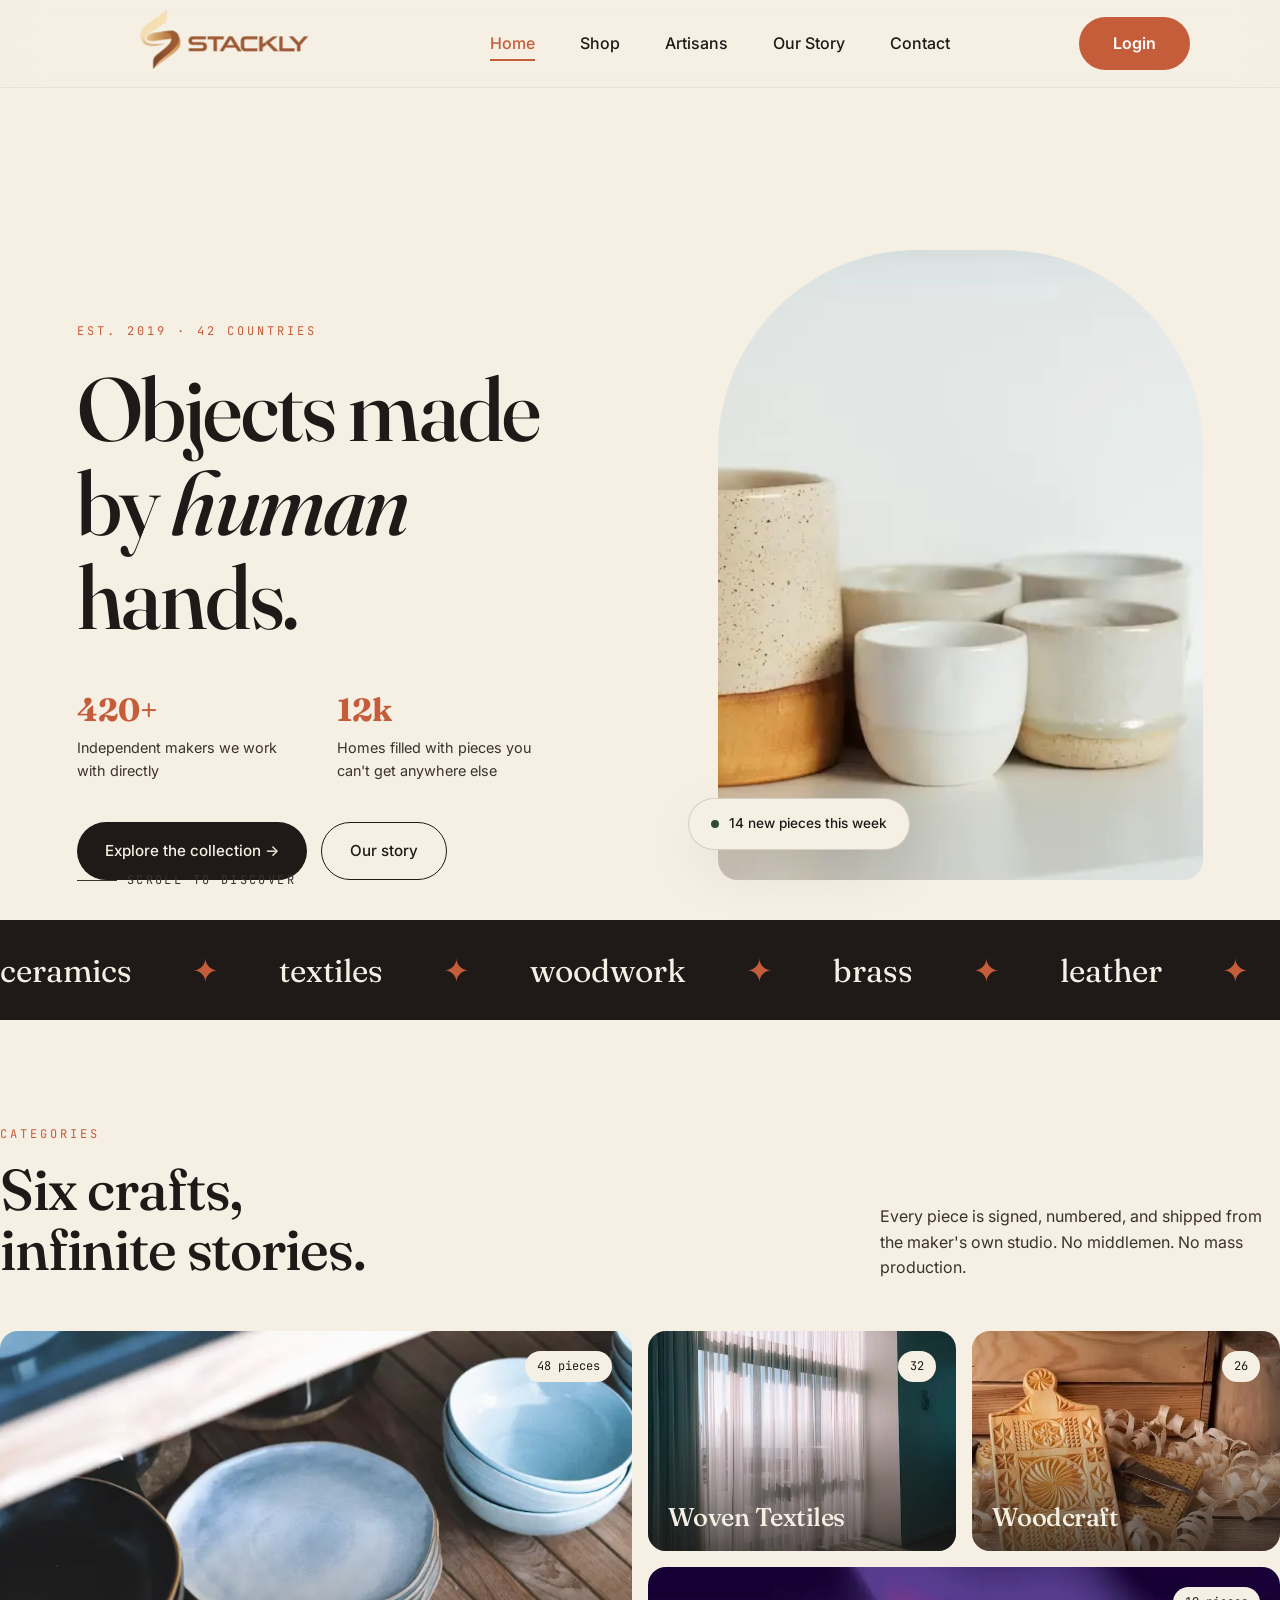
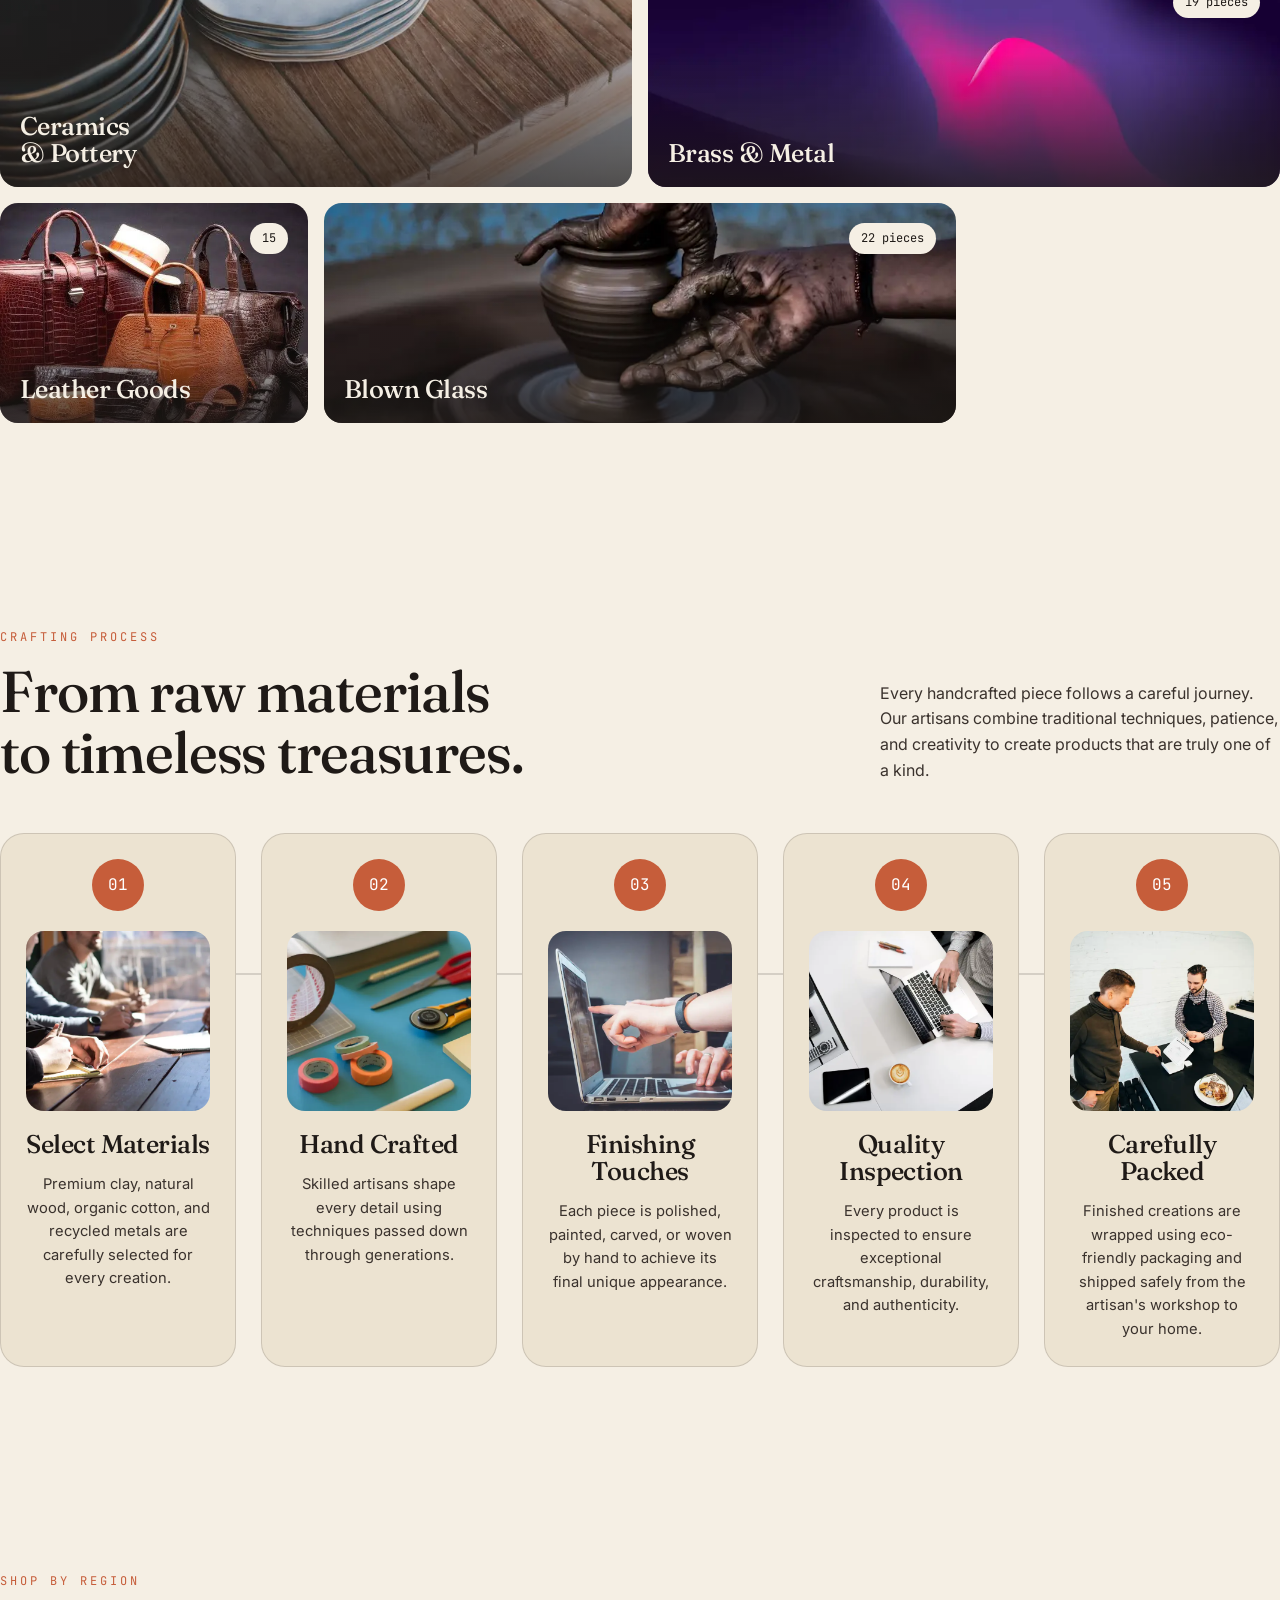
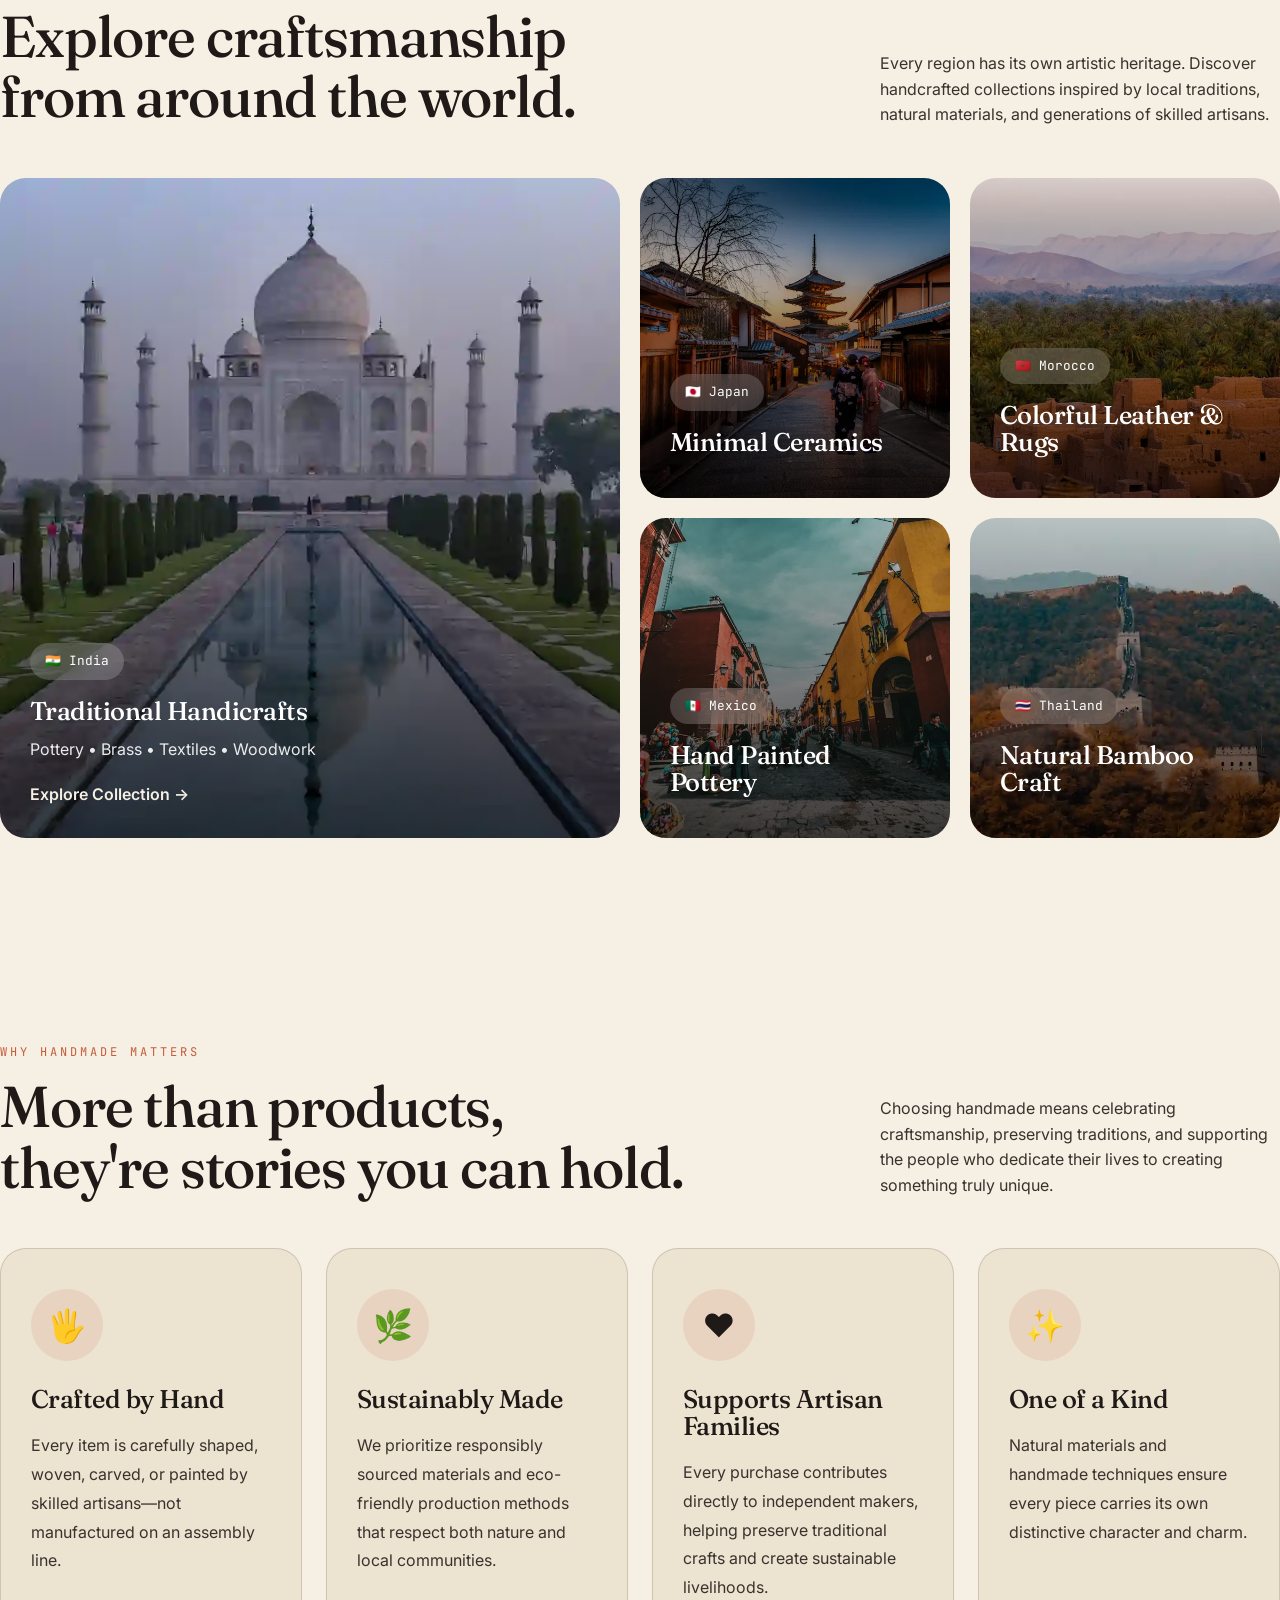
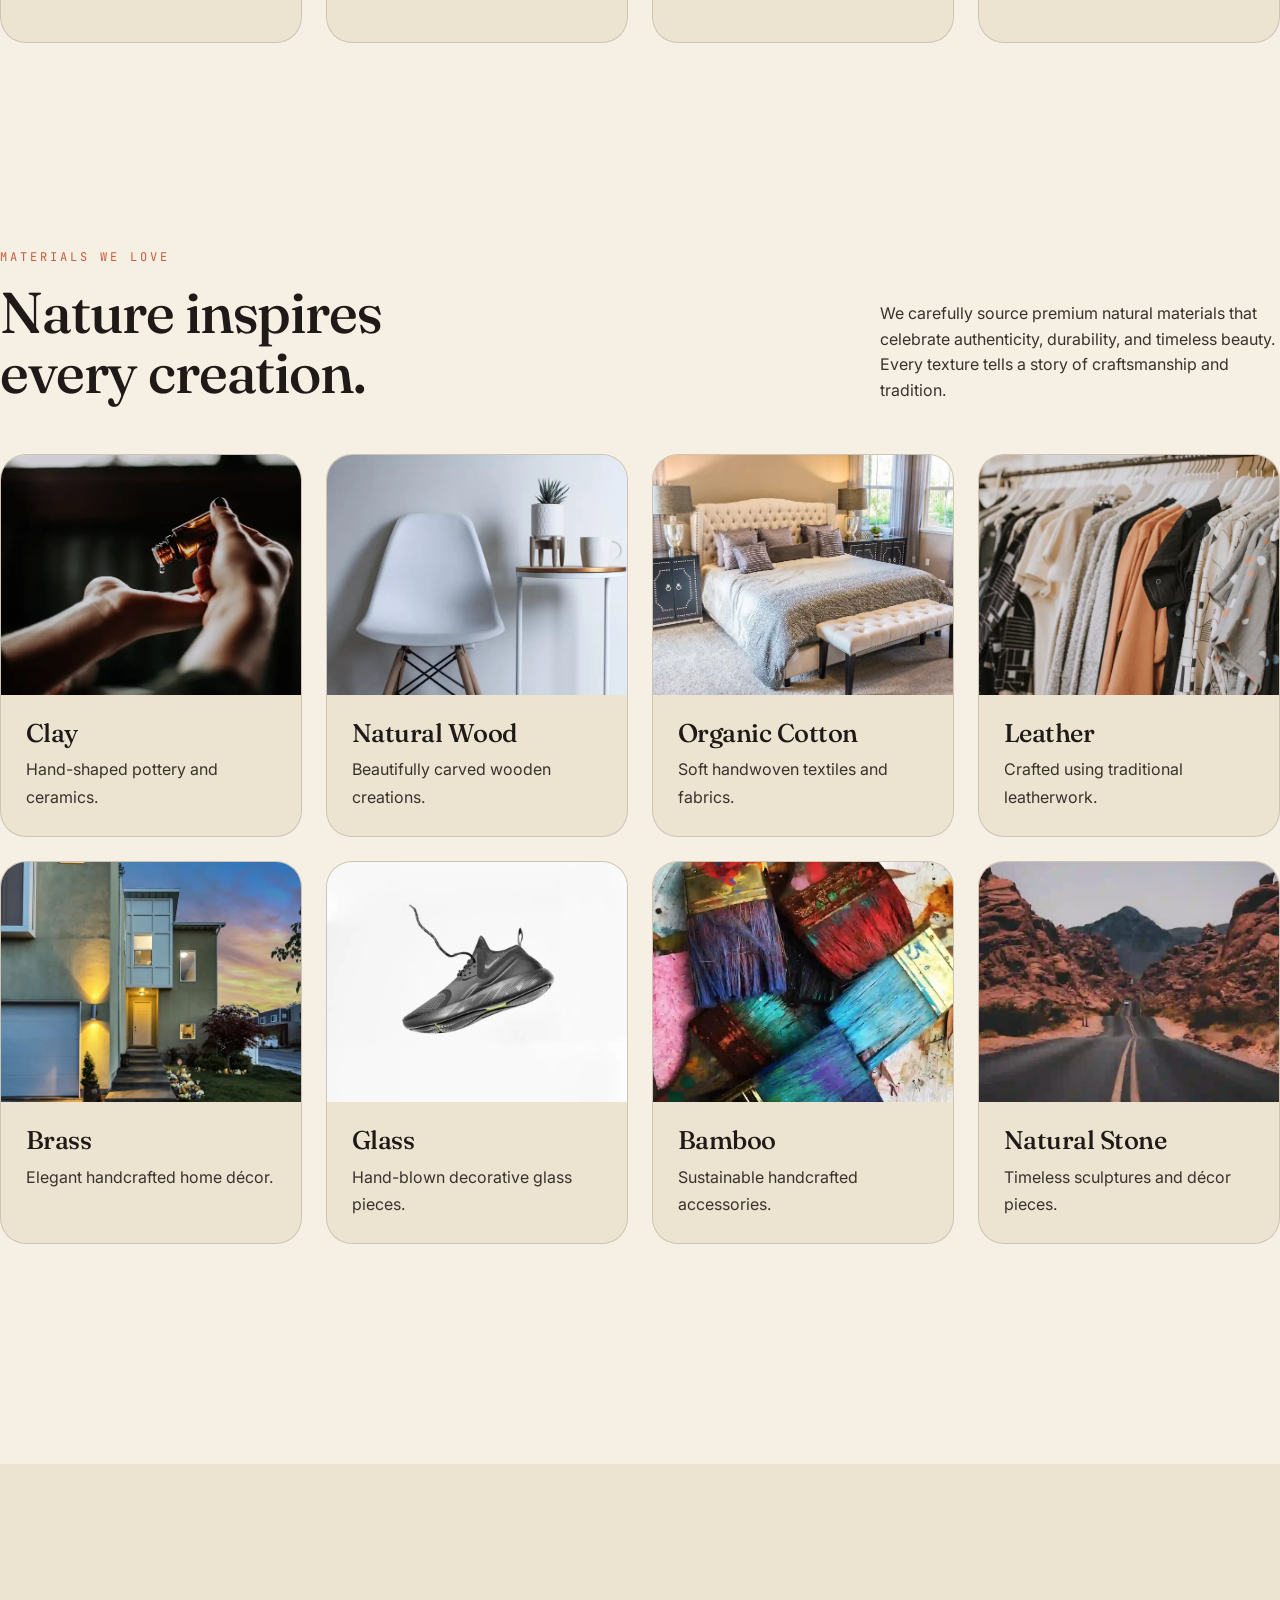
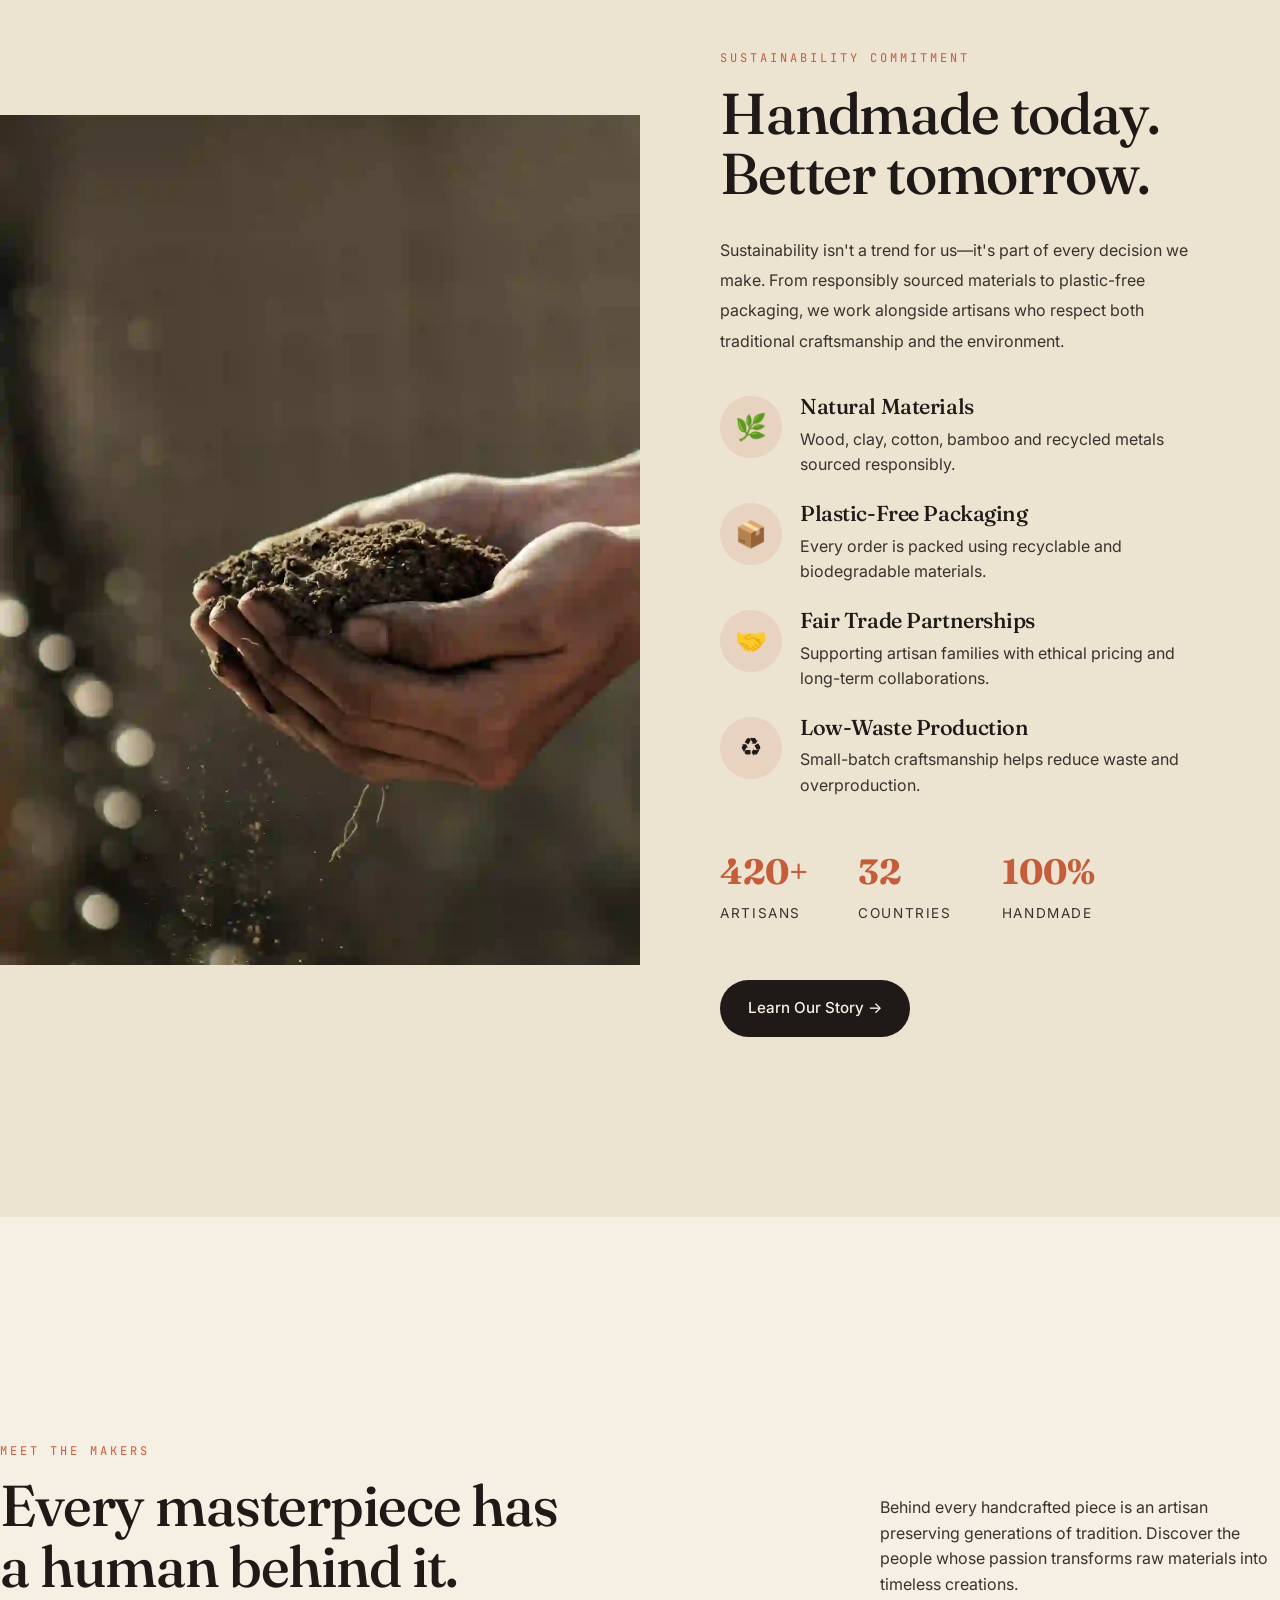
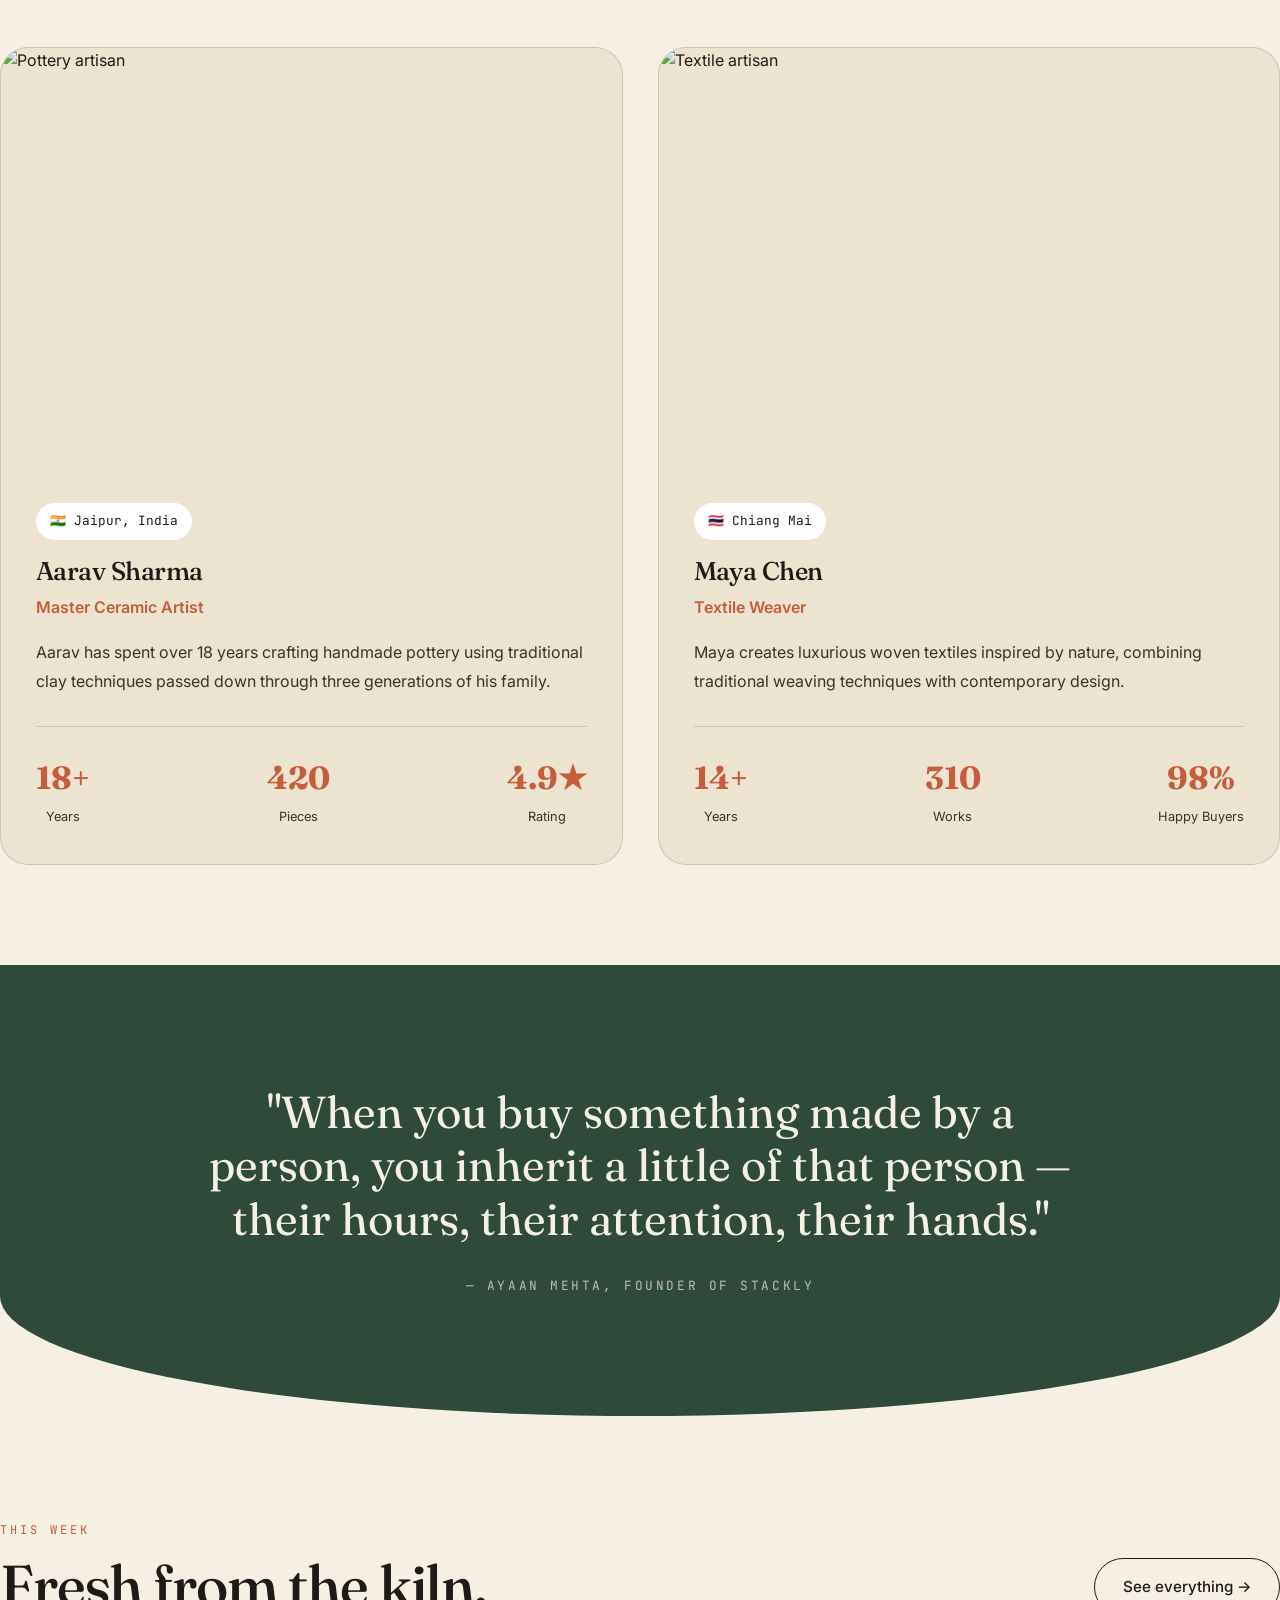
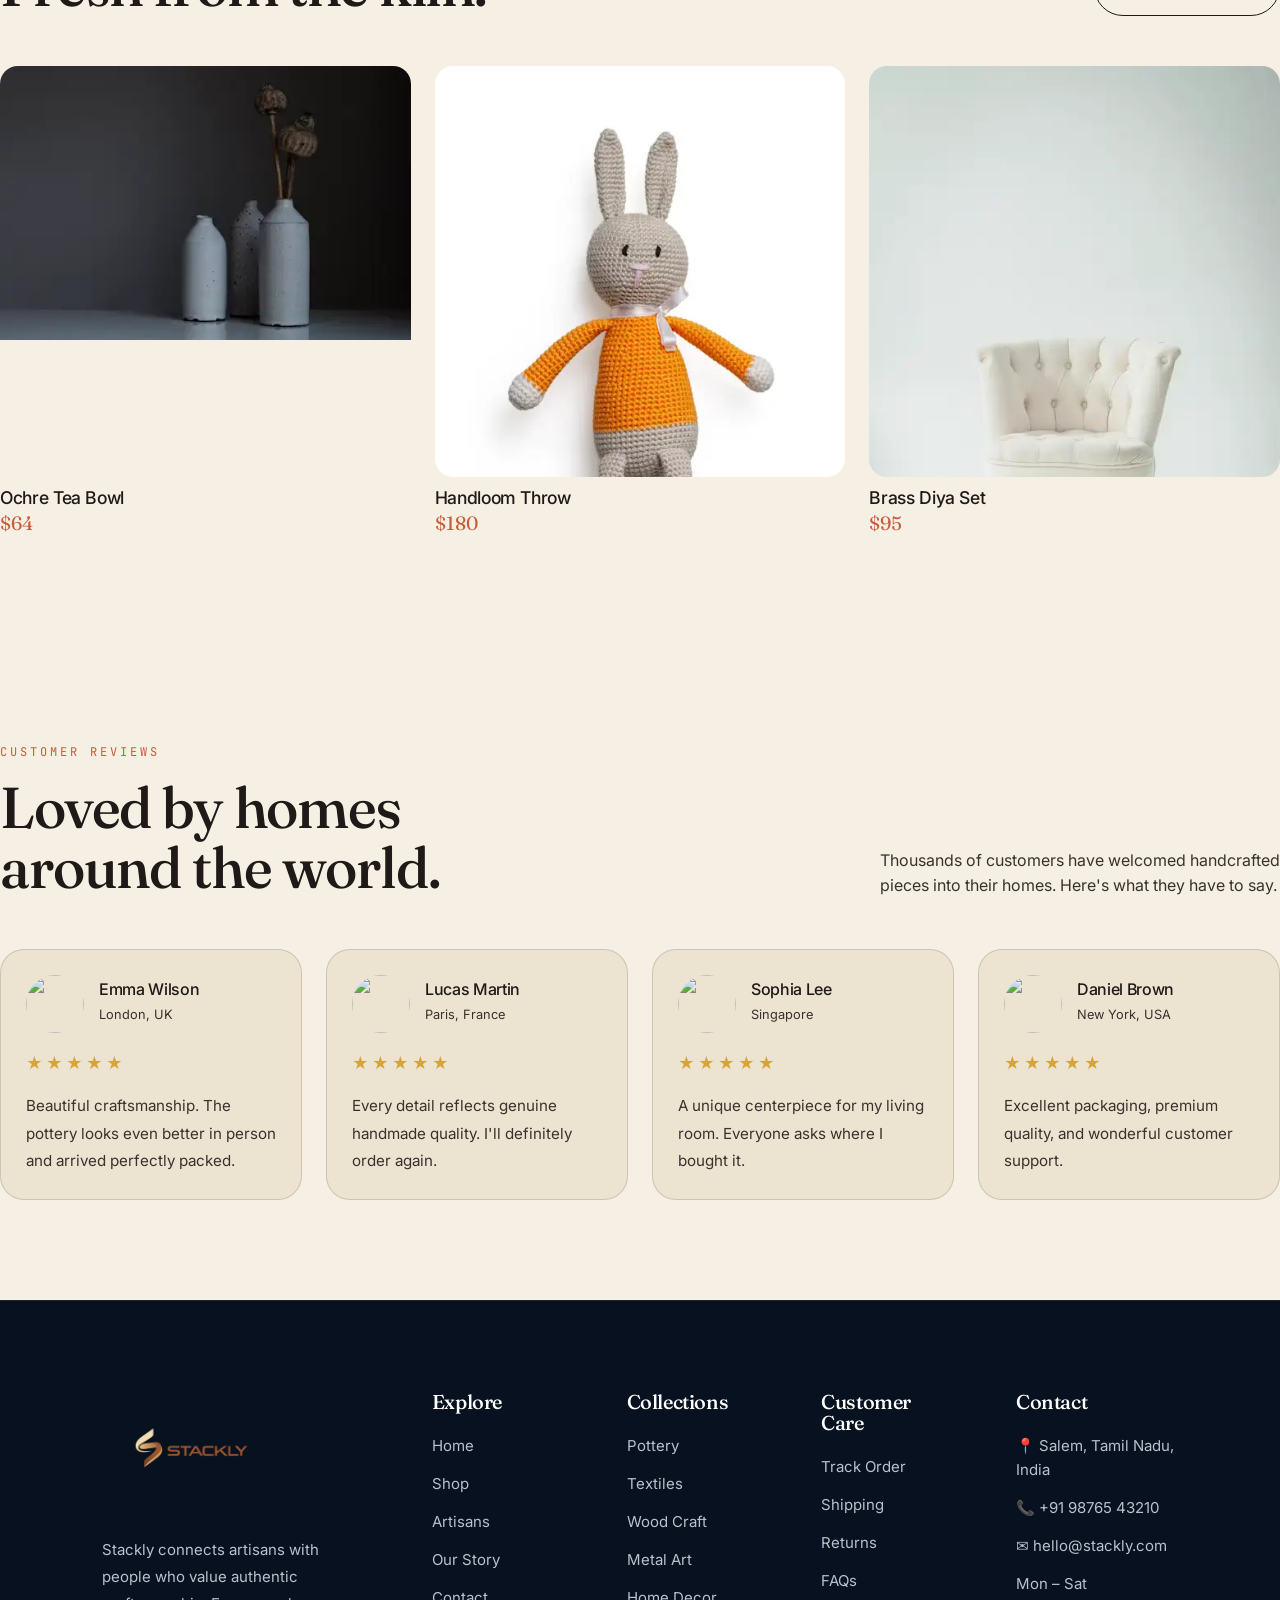
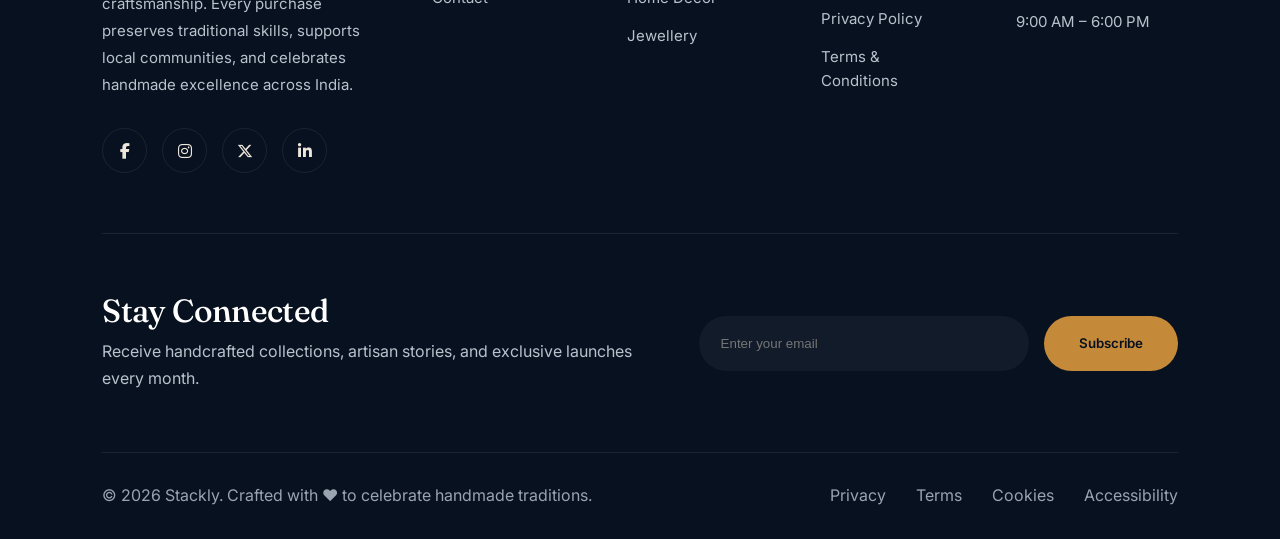
==== commit ff5518c1: "logo" ====
--- a/index.html
+++ b/index.html
@@ -27,7 +27,7 @@
 
     <a href="index.html" class="nav-logo">
 
-    <img src="images/logo.png"
+    <img src="images/logo.webp"
          alt="Stackly Logo"
          class="logo-img">
 
@@ -1057,7 +1057,7 @@
 
             <div class="footer-brand">
 
-                <img src="assets/images/logo.webp"
+                <img src="images/logo.webp"
                      alt="Stackly Logo"
                      class="footer-logo">
 
@@ -1069,13 +1069,13 @@
 
                 <div class="social-links">
 
-                    <a href="#"><i class="fa-brands fa-facebook-f"></i></a>
-
-                    <a href="#"><i class="fa-brands fa-instagram"></i></a>
-
-                    <a href="#"><i class="fa-brands fa-x-twitter"></i></a>
-
-                    <a href="#"><i class="fa-brands fa-linkedin-in"></i></a>
+                    <a href="error.html"><i class="fa-brands fa-facebook-f"></i></a>
+
+                    <a href="error.html"><i class="fa-brands fa-instagram"></i></a>
+
+                    <a href="error.html"><i class="fa-brands fa-x-twitter"></i></a>
+
+                    <a href="error.html"><i class="fa-brands fa-linkedin-in"></i></a>
 
                 </div>
 
@@ -1105,17 +1105,17 @@
 
                 <h4>Collections</h4>
 
-                <a href="#">Pottery</a>
-
-                <a href="#">Textiles</a>
-
-                <a href="#">Wood Craft</a>
-
-                <a href="#">Metal Art</a>
-
-                <a href="#">Home Decor</a>
-
-                <a href="#">Jewellery</a>
+                <a href="error.html">Pottery</a>
+
+                <a href="error.html">Textiles</a>
+
+                <a href="error.html">Wood Craft</a>
+
+                <a href="error.html">Metal Art</a>
+
+                <a href="error.html">Home Decor</a>
+
+                <a href="error.html">Jewellery</a>
 
             </div>
 
@@ -1125,17 +1125,17 @@
 
                 <h4>Customer Care</h4>
 
-                <a href="#">Track Order</a>
-
-                <a href="#">Shipping</a>
-
-                <a href="#">Returns</a>
-
-                <a href="#">FAQs</a>
-
-                <a href="#">Privacy Policy</a>
-
-                <a href="#">Terms & Conditions</a>
+                <a href="error.html">Track Order</a>
+
+                <a href="error.html">Shipping</a>
+
+                <a href="error.html">Returns</a>
+
+                <a href="error.html">FAQs</a>
+
+                <a href="error.html">Privacy Policy</a>
+
+                <a href="error.html">Terms & Conditions</a>
 
             </div>
 
@@ -1202,13 +1202,13 @@
 
             <div>
 
-                <a href="#">Privacy</a>
-
-                <a href="#">Terms</a>
-
-                <a href="#">Cookies</a>
-
-                <a href="#">Accessibility</a>
+                <a href="error.html">Privacy</a>
+
+                <a href="error.html">Terms</a>
+
+                <a href="error.html">Cookies</a>
+
+                <a href="error.html">Accessibility</a>
 
             </div>
 
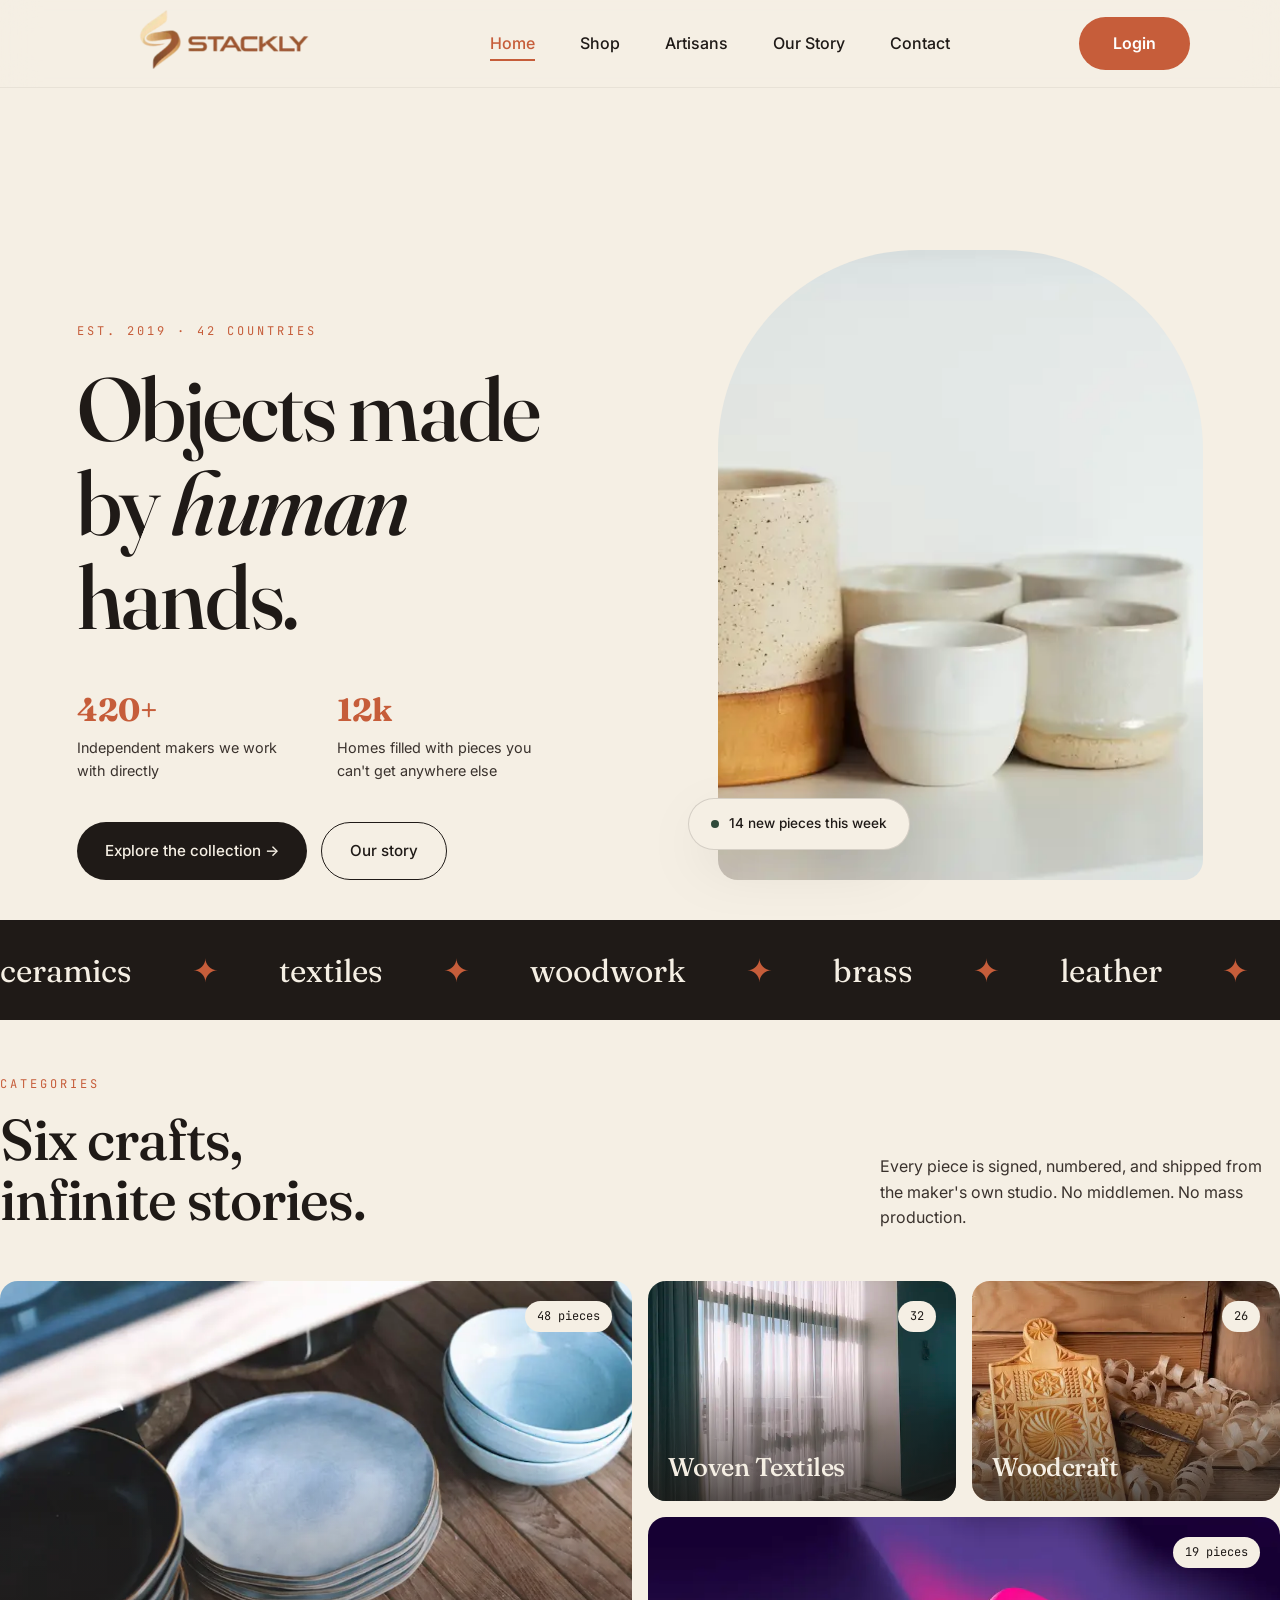
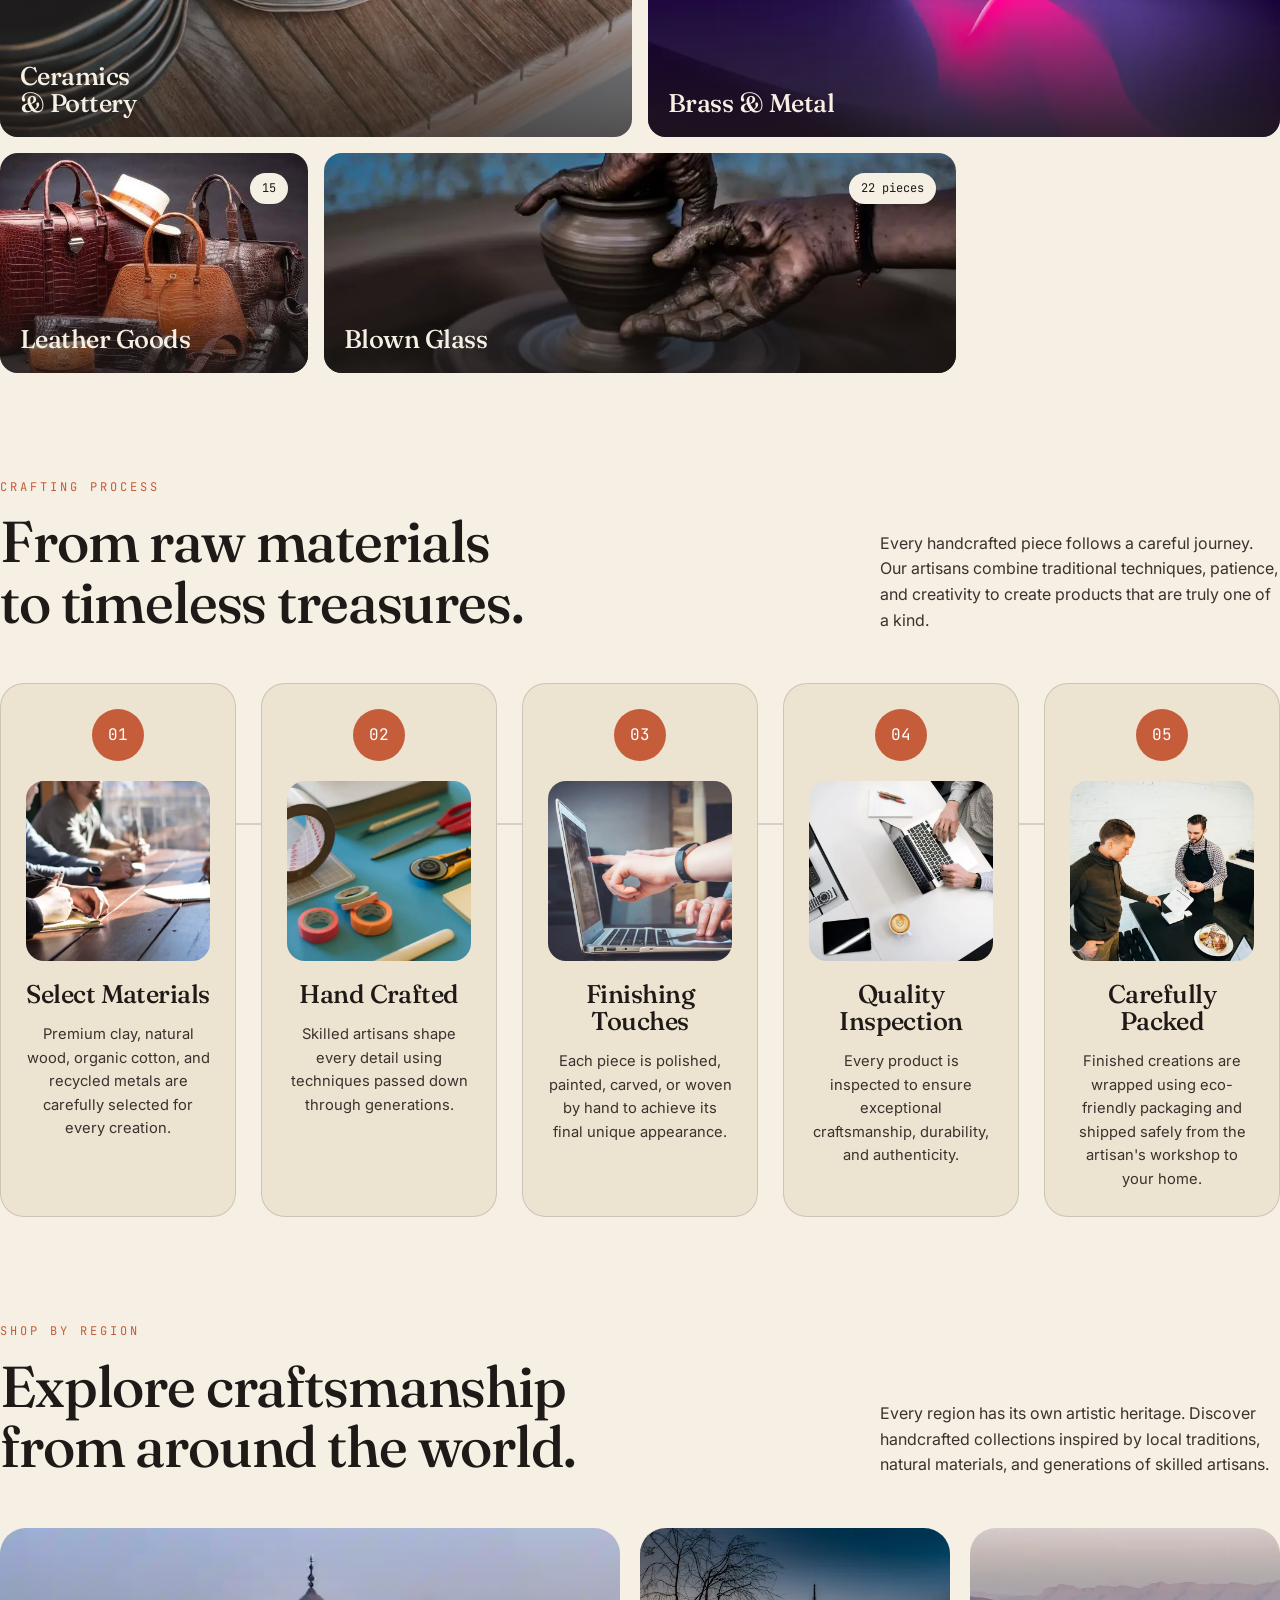
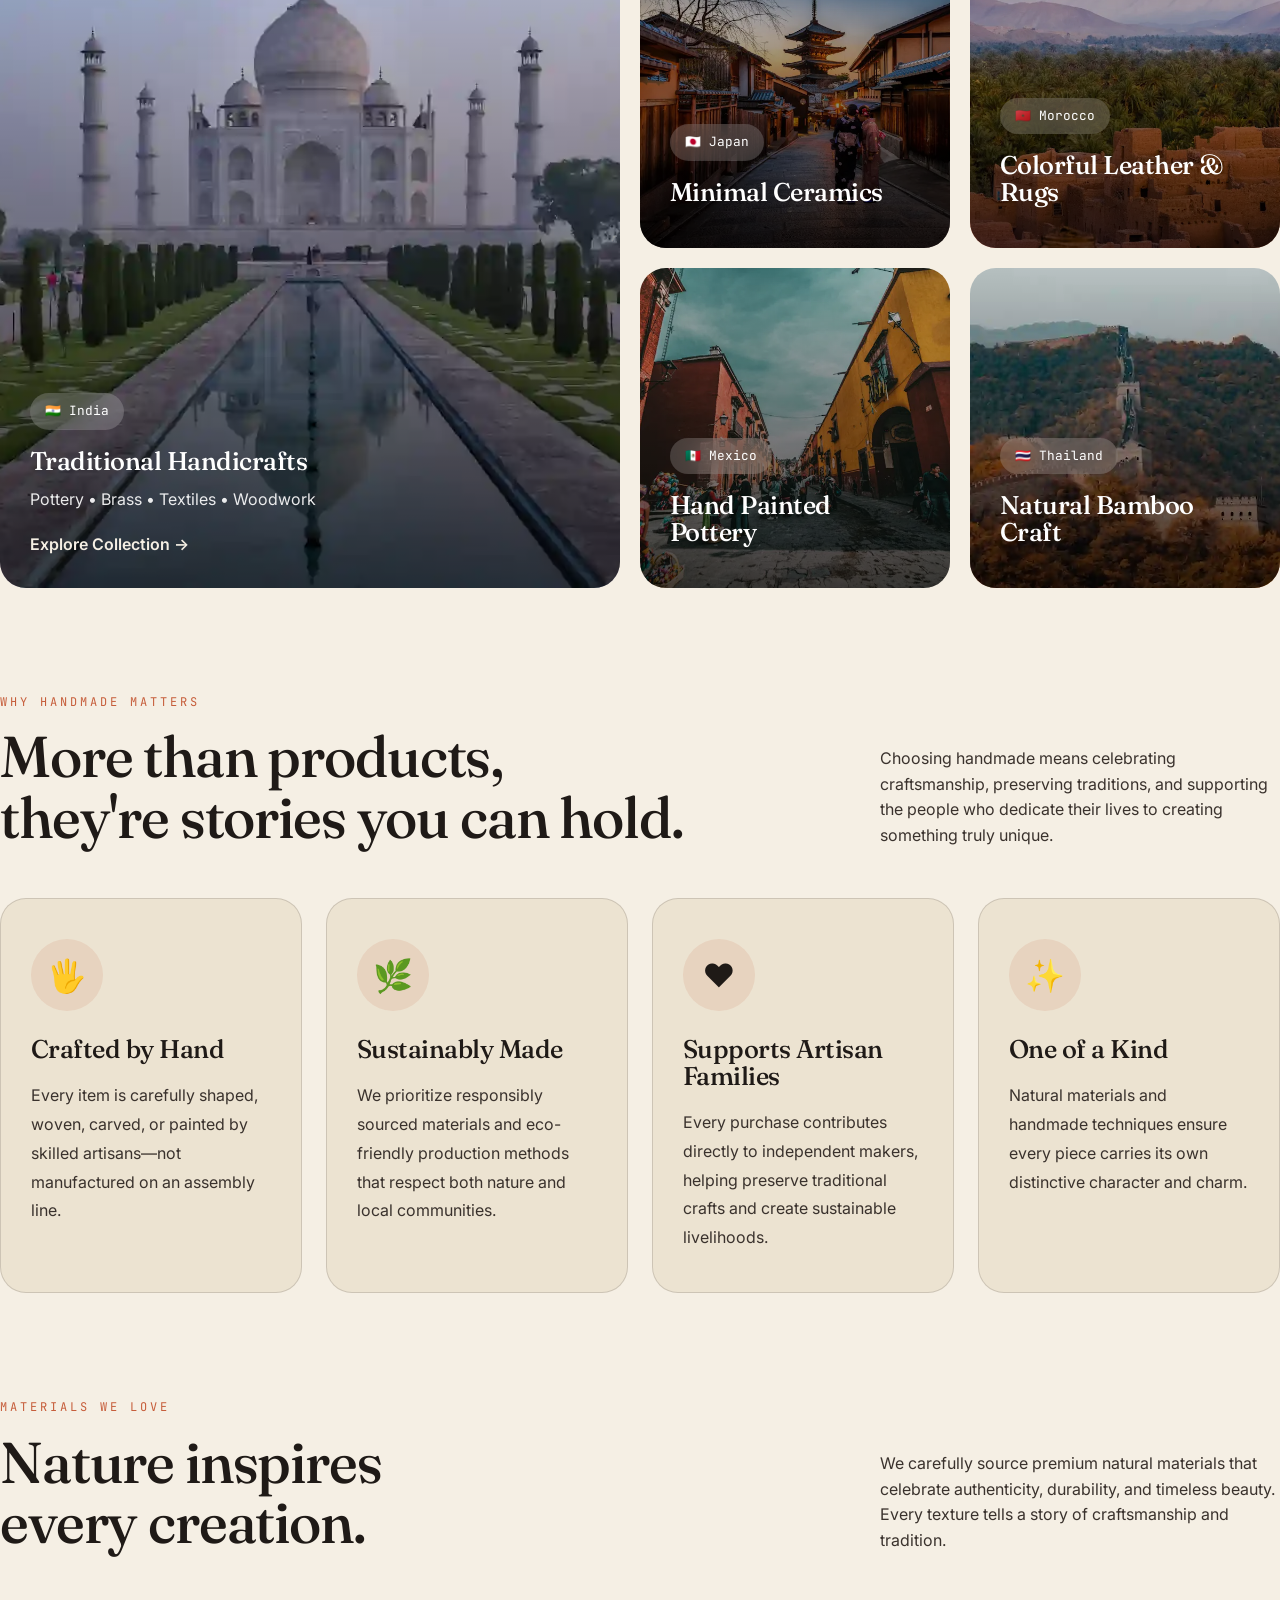
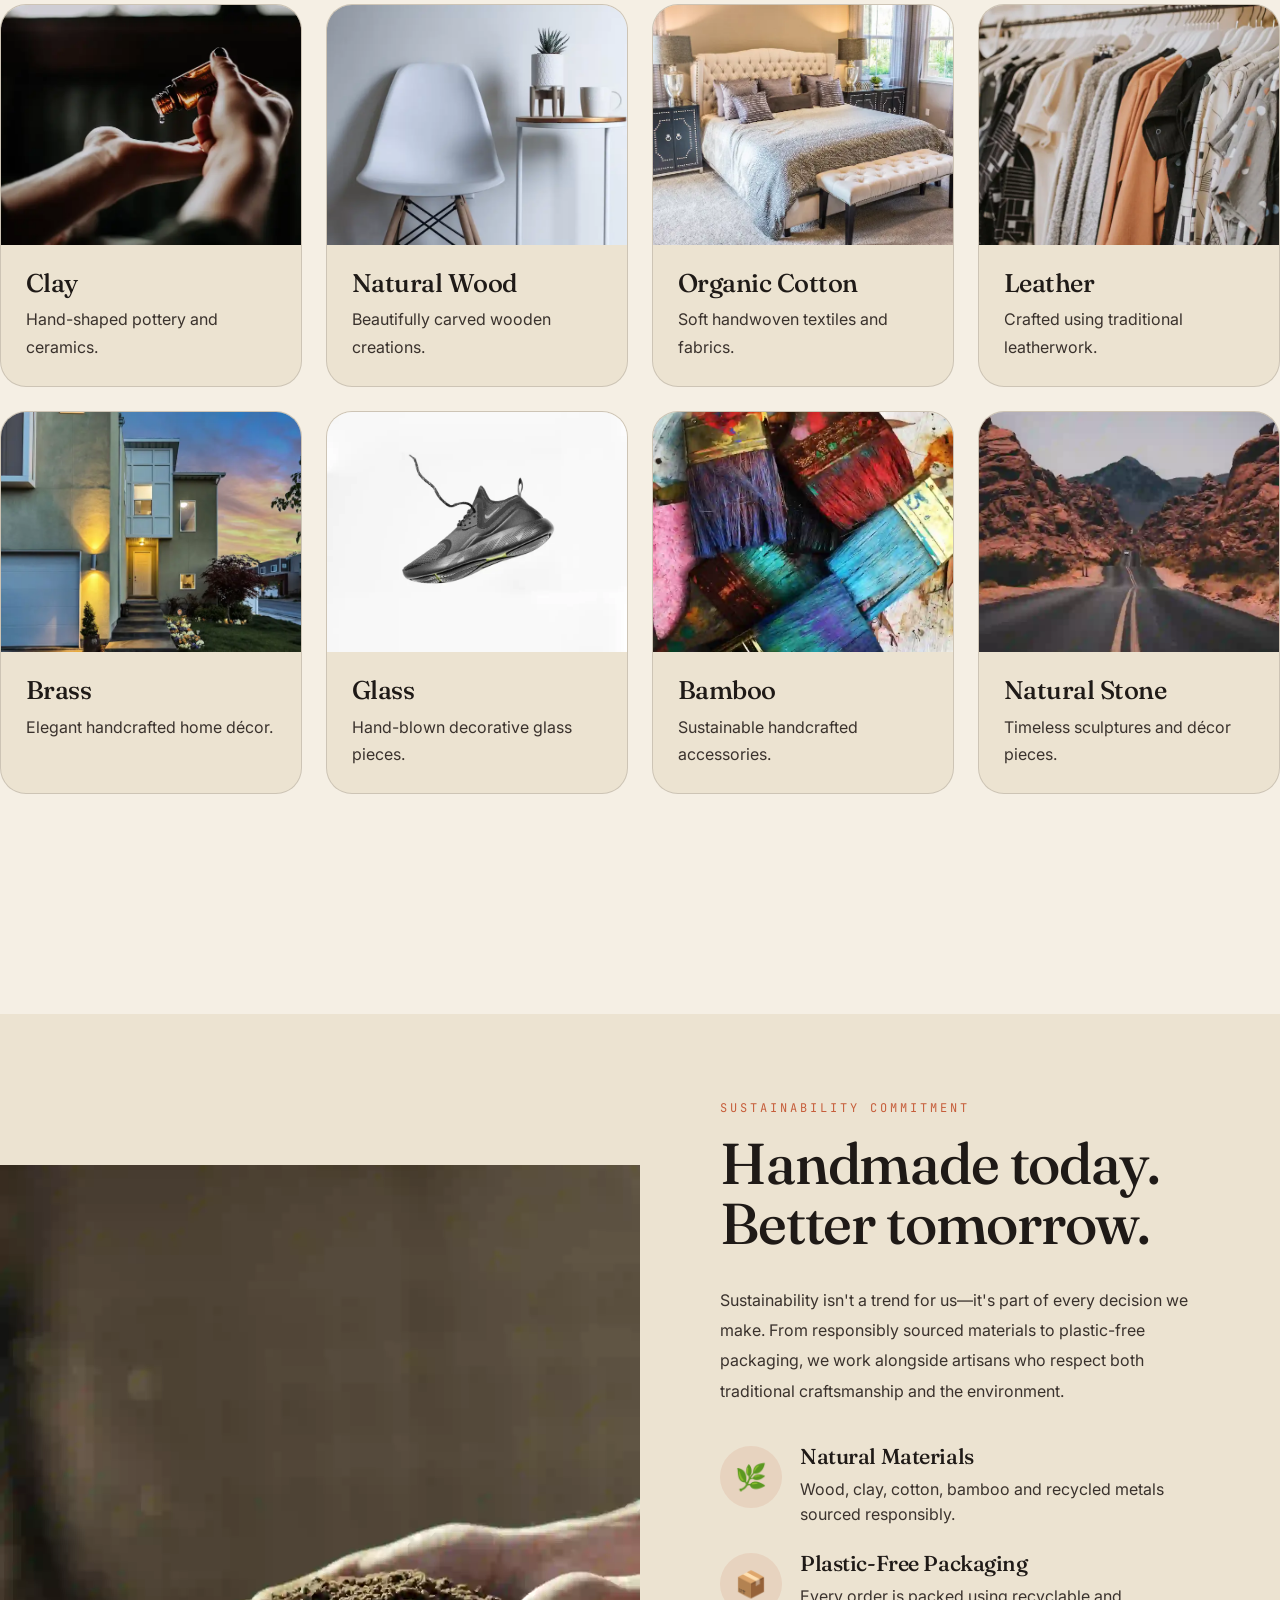
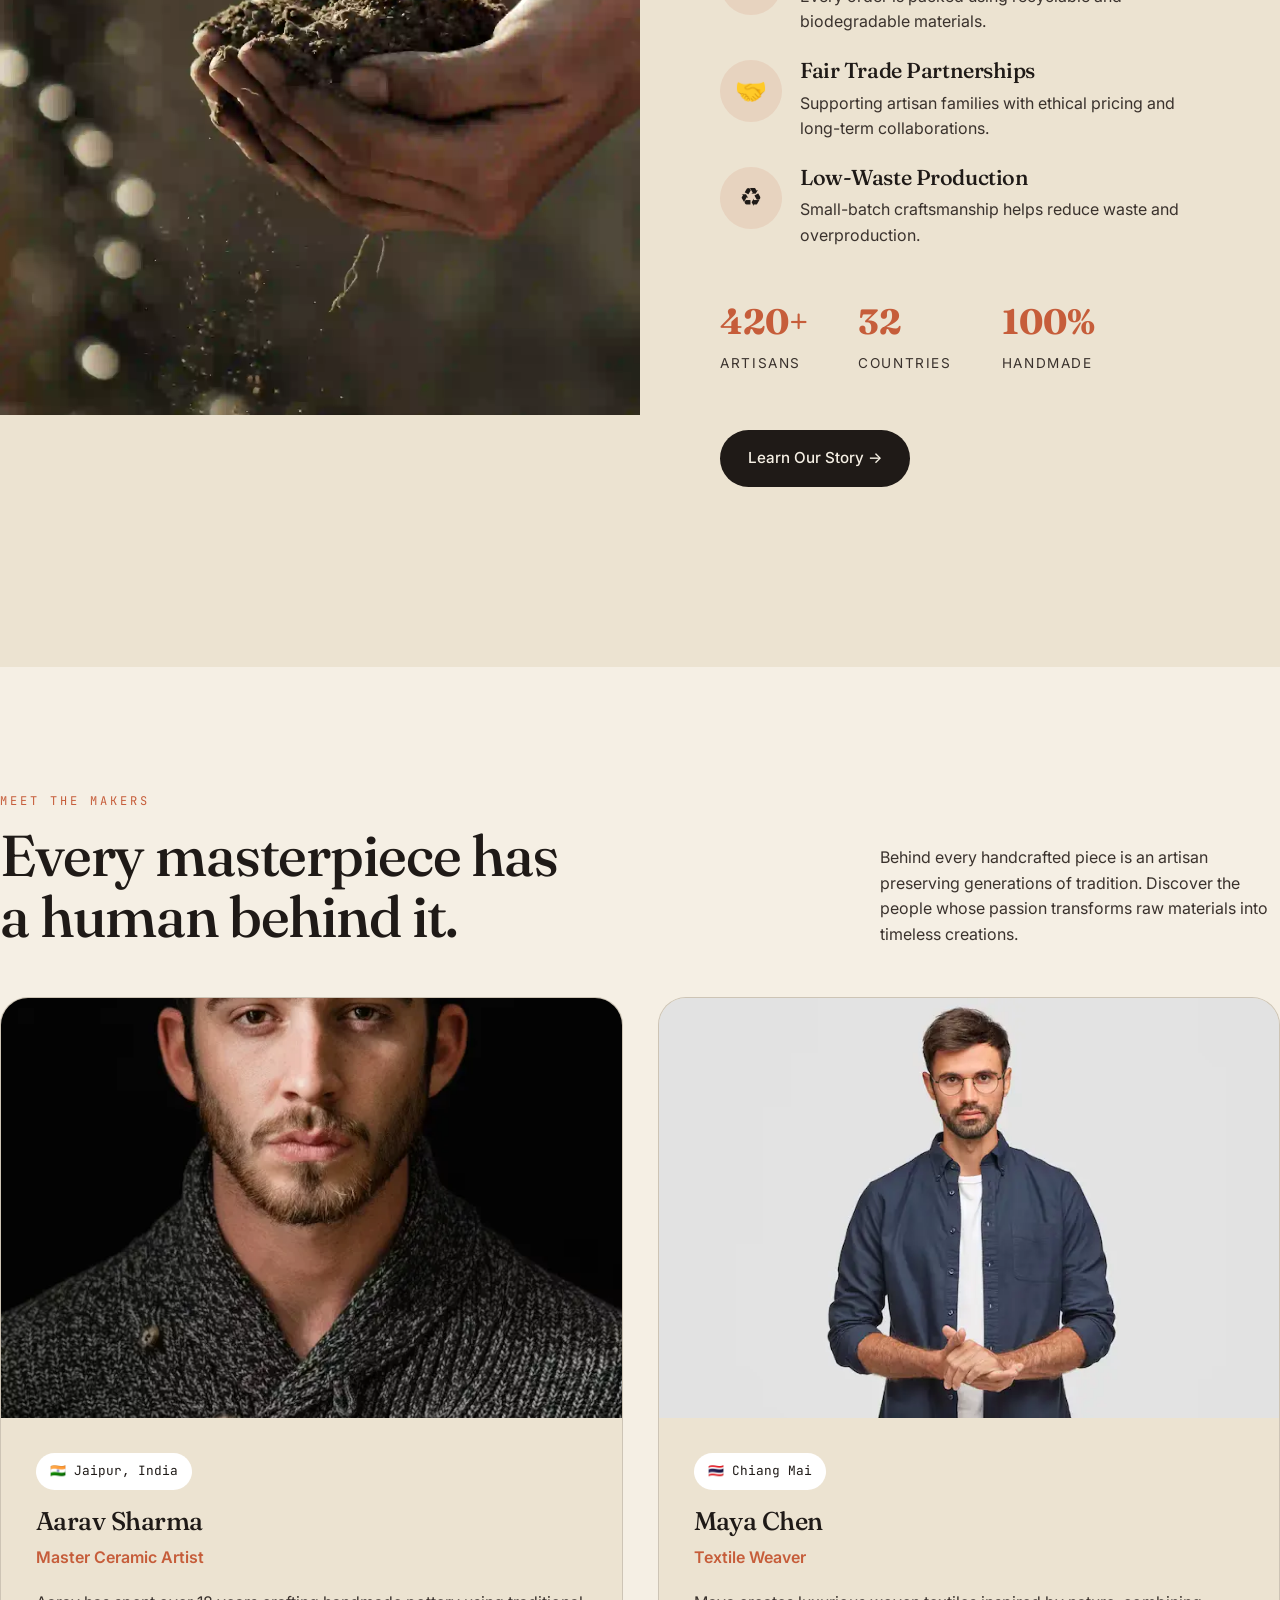
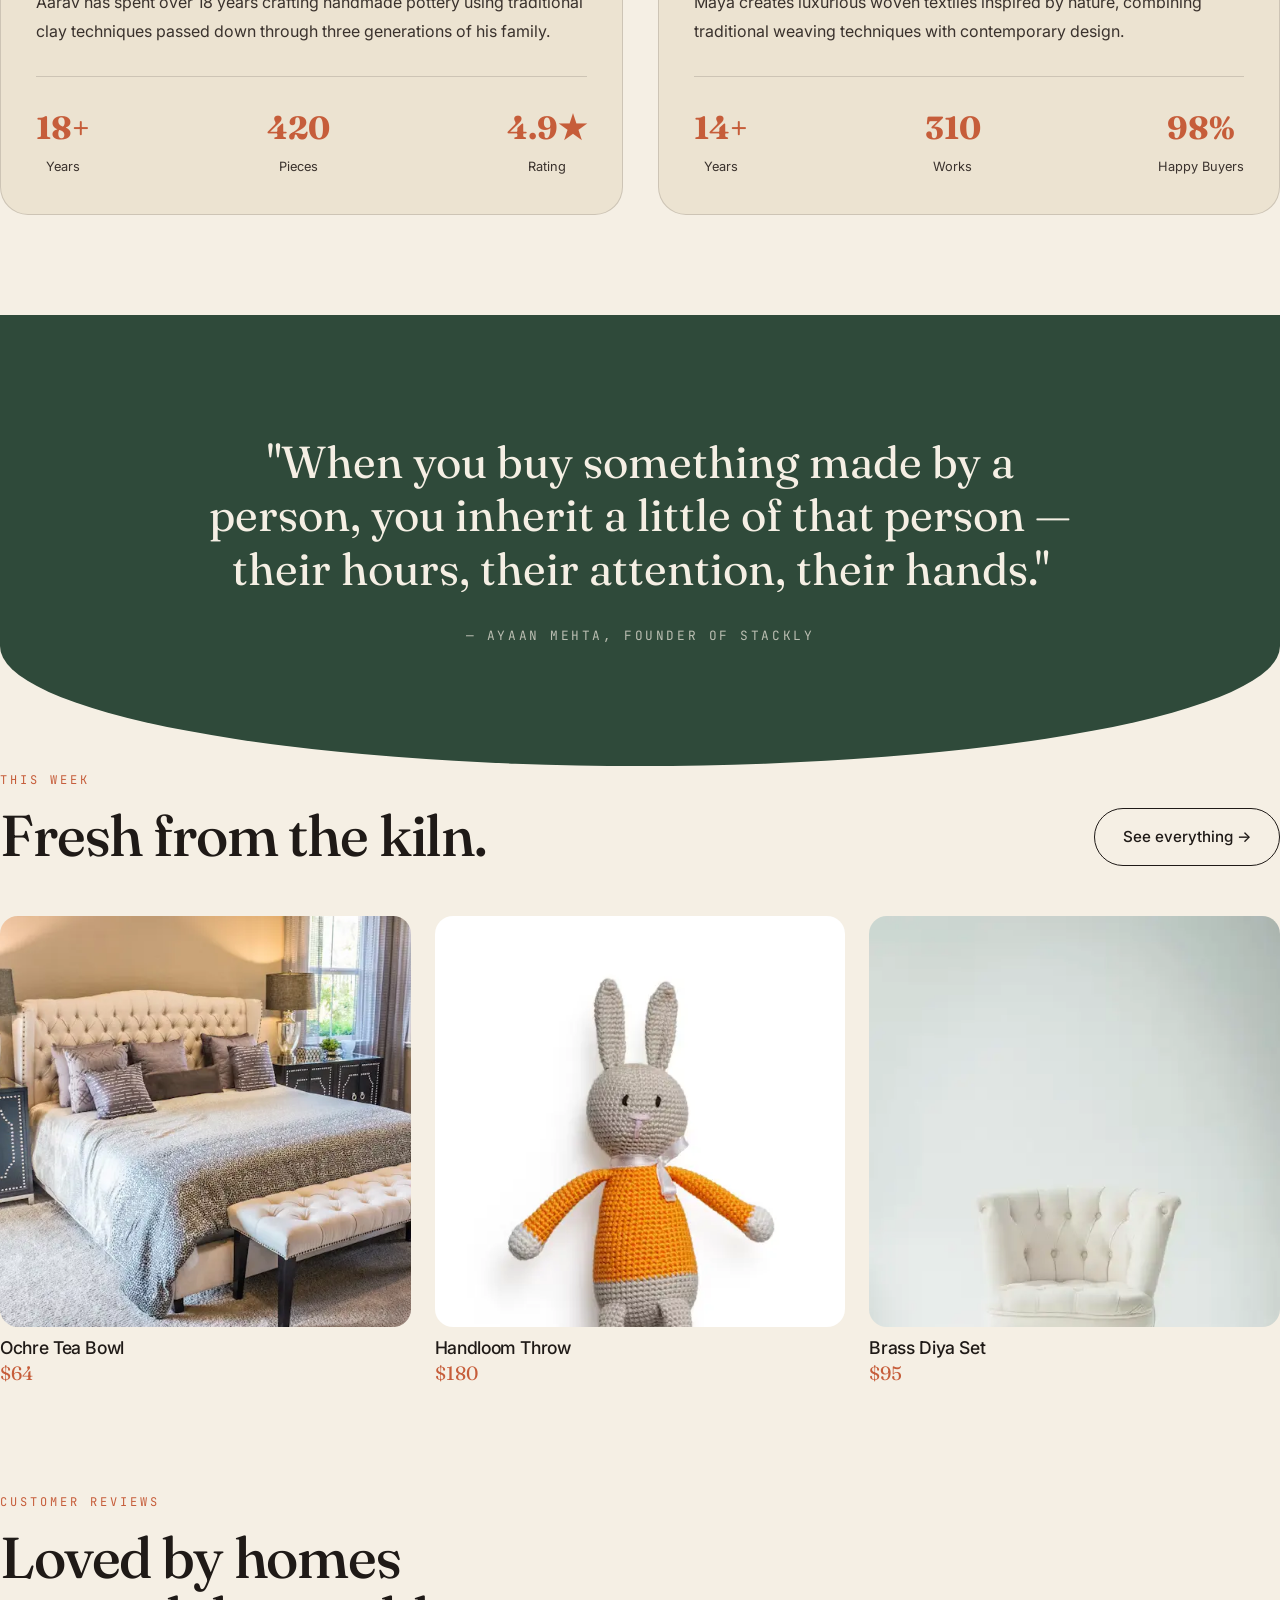
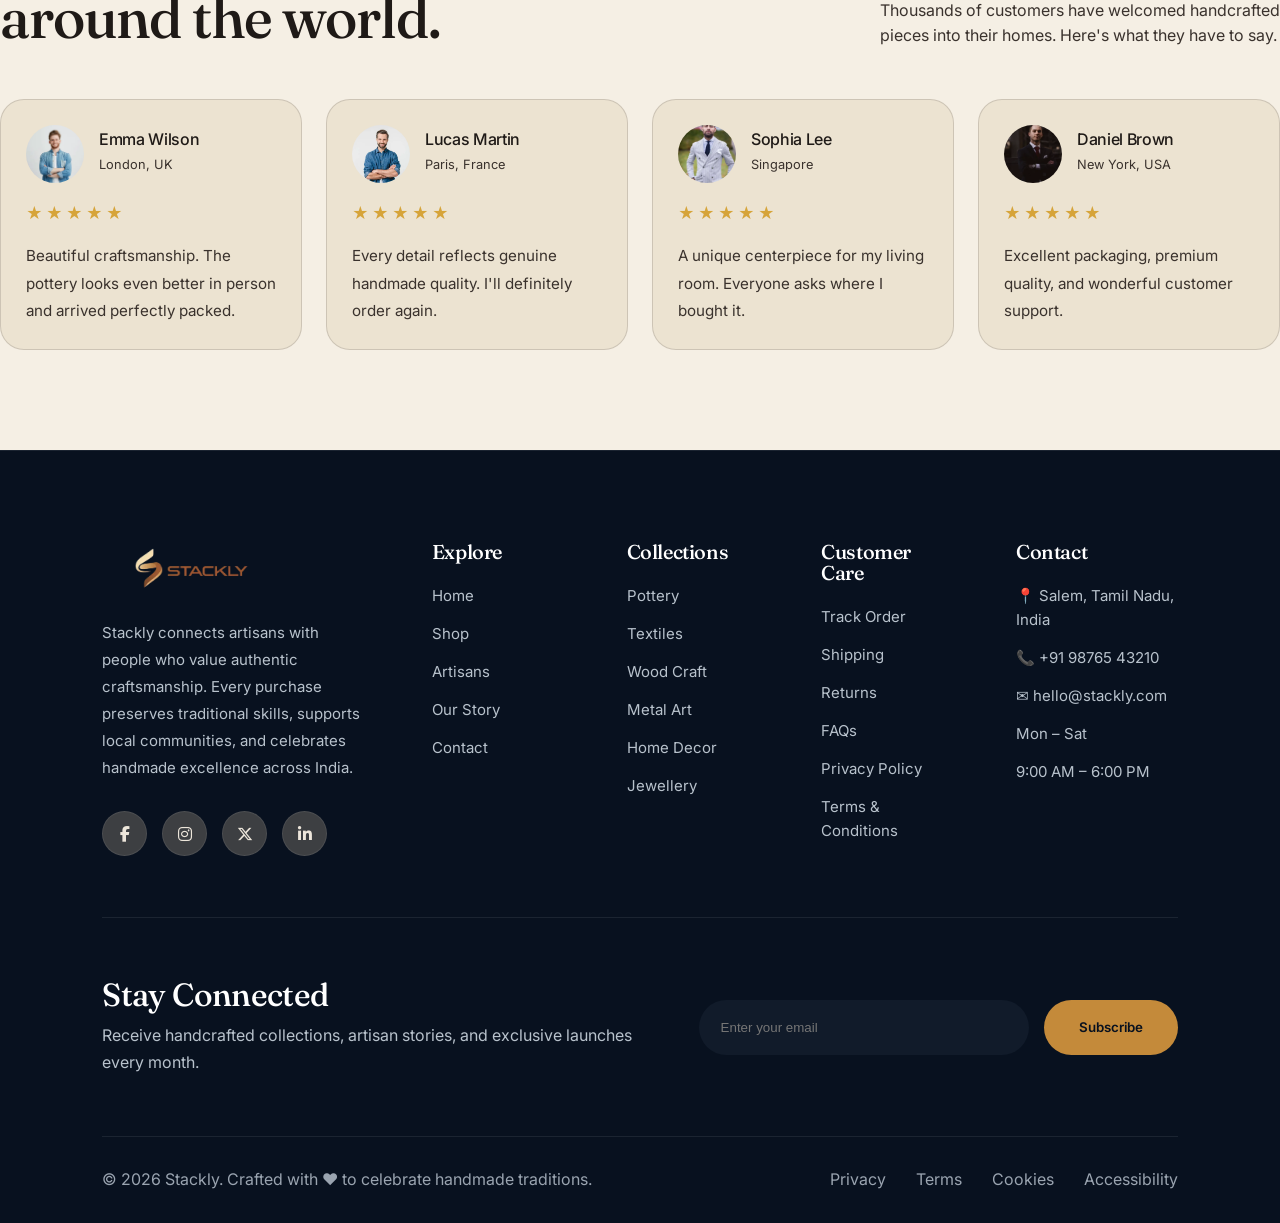
==== commit 9f507357: "bug-fixes1" ====
--- a/index.html
+++ b/index.html
@@ -1,104 +1,79 @@
-<!DOCTYPE html>
+<!doctype html>
 <html lang="en">
-<head>
-<meta charset="UTF-8" />
-<meta name="viewport" content="width=device-width, initial-scale=1" />
-<title>Stackly — Handmade by Human Hands</title>
-<meta name="description" content="A curated marketplace of one-of-a-kind handicrafts from independent artisans around the world." />
-<link rel="preconnect" href="https://fonts.googleapis.com">
-<link rel="preconnect" href="https://fonts.gstatic.com" crossorigin>
-<link
-    rel="stylesheet"
-    href="https://cdnjs.cloudflare.com/ajax/libs/font-awesome/6.7.2/css/all.min.css"
-/>
-<link href="https://fonts.googleapis.com/css2?family=Fraunces:ital,wght@0,300..700;1,300..700&family=Inter:wght@400;500;600&family=JetBrains+Mono:wght@400;500&display=swap" rel="stylesheet">
-<link rel="stylesheet" href="css/style.css" />
-<link rel="stylesheet" href="css/home.css" />
-</head>
-<body>
-
-<!-- ==========================================
+  <head>
+    <meta charset="UTF-8" />
+    <meta name="viewport" content="width=device-width, initial-scale=1" />
+    <title>Stackly — Handmade by Human Hands</title>
+    <meta
+      name="description"
+      content="A curated marketplace of one-of-a-kind handicrafts from independent artisans around the world."
+    />
+    <link rel="preconnect" href="https://fonts.googleapis.com" />
+    <link rel="preconnect" href="https://fonts.gstatic.com" crossorigin />
+    <link
+      rel="stylesheet"
+      href="https://cdnjs.cloudflare.com/ajax/libs/font-awesome/6.7.2/css/all.min.css"
+    />
+    <link
+      href="https://fonts.googleapis.com/css2?family=Fraunces:ital,wght@0,300..700;1,300..700&family=Inter:wght@400;500;600&family=JetBrains+Mono:wght@400;500&display=swap"
+      rel="stylesheet"
+    />
+    <link rel="stylesheet" href="css/style.css" />
+    <link rel="stylesheet" href="css/home.css" />
+  </head>
+  <body>
+    <!-- ==========================================
                 PREMIUM NAVBAR
 =========================================== -->
 
-<nav class="nav" id="navbar">
-
-    <!-- Logo -->
-
-    <a href="index.html" class="nav-logo">
-
-    <img src="images/logo.webp"
-         alt="Stackly Logo"
-         class="logo-img">
-
-</a>
-
-
-    <!-- Desktop Navigation -->
-
-    <ul class="nav-links">
-
+    <nav class="nav" id="navbar">
+      <!-- Logo -->
+
+      <a href="index.html" class="nav-logo">
+        <img src="images/logo.webp" alt="Stackly Logo" class="logo-img" />
+      </a>
+
+      <!-- Desktop Navigation -->
+
+      <ul class="nav-links">
         <li>
-            <a href="index.html" class="active">
-                Home
-            </a>
+          <a href="index.html" class="active"> Home </a>
         </li>
 
         <li>
-            <a href="shop.html">
-                Shop
-            </a>
+          <a href="shop.html"> Shop </a>
         </li>
 
         <li>
-            <a href="artisans.html">
-                Artisans
-            </a>
+          <a href="artisans.html"> Artisans </a>
         </li>
 
         <li>
-            <a href="story.html">
-                Our Story
-            </a>
+          <a href="story.html"> Our Story </a>
         </li>
 
         <li>
-            <a href="contact.html">
-                Contact
-            </a>
+          <a href="contact.html"> Contact </a>
         </li>
-
-    </ul>
-
-    <!-- Right Side -->
-
-    <div class="nav-right">
-
-        <a href="login.html" class="nav-btn">
-
-            Login
-
-        </a>
-
-        <button
-            class="burger"
-            id="burger"
-            aria-label="Open Menu">
-
-            <span></span>
-            <span></span>
-            <span></span>
-
+      </ul>
+
+      <!-- Right Side -->
+
+      <div class="nav-right">
+        <a href="login.html" class="nav-btn"> Login </a>
+
+        <button class="burger" id="burger" aria-label="Open Menu">
+          <span></span>
+          <span></span>
+          <span></span>
         </button>
-
-    </div>
-
-    <!-- ==============================
+      </div>
+
+      <!-- ==============================
             MOBILE MENU
     =============================== -->
 
-    <div class="mobile-menu" id="mobileMenu">
-
+      <div class="mobile-menu" id="mobileMenu">
         <!-- Top -->
 
         <!-- <div class="mobile-top">
@@ -123,433 +98,370 @@
         <!-- Navigation -->
 
         <div class="mobile-nav">
-
-            <span class="menu-label">
-
-                Navigation
-
-            </span>
-
-            <a href="index.html" class="active">
-
-                Home
-
-            </a>
-
-            <a href="shop.html">
-
-                Shop
-
-            </a>
-
-            <a href="artisans.html">
-
-                Artisans
-
-            </a>
-
-            <a href="story.html">
-
-                Our Story
-
-            </a>
-
-            <a href="contact.html">
-
-                Contact
-
-            </a>
-
+          <span class="menu-label"> Navigation </span>
+
+          <a href="index.html" class="active"> Home </a>
+
+          <a href="shop.html"> Shop </a>
+
+          <a href="artisans.html"> Artisans </a>
+
+          <a href="story.html"> Our Story </a>
+
+          <a href="contact.html"> Contact </a>
         </div>
 
         <!-- Account -->
 
         <div class="mobile-account">
-
-            <span class="menu-label">
-
-                Account
-
-            </span>
-
-            <a
-                href="login.html"
-                class="mobile-btn">
-
-                Login
-
-            </a>
-
+          <span class="menu-label"> Account </span>
+
+          <a href="login.html" class="mobile-btn"> Login </a>
         </div>
 
         <!-- Contact -->
 
         <div class="mobile-contact">
-
-            <span class="menu-label">
-
-                Contact
-
-            </span>
-
-            <p>
-
-                hello@stackly.com
-
-            </p>
-
-            <p>
-
-                +91 98765 43210
-
-            </p>
-
-            <p>
-
-                Mon – Fri • 9 AM – 6 PM
-
-            </p>
-
-        </div>
-
-
-    </div>
-
-    <!-- Overlay -->
-
-    <div
-        class="nav-overlay"
-        id="navOverlay">
-
-    </div>
-
-</nav>
-
-<main>
-  <section class="hero">
-    <div>
-      <span class="eyebrow">Est. 2019 · 42 countries</span>
-      <h1 style="margin-top:20px">Objects made<br/>by <em>human</em><br/>hands.</h1>
-      <div class="hero__meta">
-        <div><strong>420+</strong><p>Independent makers we work with directly</p></div>
-        <div><strong>12k</strong><p>Homes filled with pieces you can't get anywhere else</p></div>
+          <span class="menu-label"> Contact </span>
+
+          <p>hello@stackly.com</p>
+
+          <p>+91 98765 43210</p>
+
+          <p>Mon – Fri • 9 AM – 6 PM</p>
+        </div>
       </div>
-      <div style="margin-top:40px;display:flex;gap:14px;flex-wrap:wrap">
-        <a href="shop.html" class="btn btn--primary">Explore the collection →</a>
-        <a href="story.html" class="btn btn--ghost">Our story</a>
+
+      <!-- Overlay -->
+
+      <div class="nav-overlay" id="navOverlay"></div>
+    </nav>
+
+    <main>
+      <section class="hero">
+        <div>
+          <span class="eyebrow">Est. 2019 · 42 countries</span>
+          <h1 style="margin-top: 20px">
+            Objects made<br />by <em>human</em><br />hands.
+          </h1>
+          <div class="hero__meta">
+            <div>
+              <strong>420+</strong>
+              <p>Independent makers we work with directly</p>
+            </div>
+            <div>
+              <strong>12k</strong>
+              <p>Homes filled with pieces you can't get anywhere else</p>
+            </div>
+          </div>
+          <div
+            style="margin-top: 40px; display: flex; gap: 14px; flex-wrap: wrap"
+          >
+            <a href="shop.html" class="btn btn--primary"
+              >Explore the collection →</a
+            >
+            <a href="story.html" class="btn btn--ghost">Our story</a>
+          </div>
+        </div>
+        <div class="hero__visual">
+          <img src="images/home-1.webp" alt="Handmade ceramic vase" />
+          <div class="hero__badge">
+            <span class="dot"></span> 14 new pieces this week
+          </div>
+        </div>
+        <!-- <div class="hero__scroll">scroll to discover</div> -->
+      </section>
+
+      <div class="marquee">
+        <div class="marquee__track">
+          <span>ceramics</span><span>textiles</span><span>woodwork</span
+          ><span>brass</span><span>leather</span><span>glass</span>
+          <span>ceramics</span><span>textiles</span><span>woodwork</span
+          ><span>brass</span><span>leather</span><span>glass</span>
+        </div>
       </div>
-    </div>
-    <div class="hero__visual">
-      <img src="images/home-1.webp" alt="Handmade ceramic vase" />
-      <div class="hero__badge"><span class="dot"></span> 14 new pieces this week</div>
-    </div>
-    <div class="hero__scroll">scroll to discover</div>
-  </section>
-
-  <div class="marquee">
-    <div class="marquee__track">
-      <span>ceramics</span><span>textiles</span><span>woodwork</span><span>brass</span><span>leather</span><span>glass</span>
-      <span>ceramics</span><span>textiles</span><span>woodwork</span><span>brass</span><span>leather</span><span>glass</span>
-    </div>
-  </div>
-
-  <section class="section wrap">
-    <div class="sect-head reveal">
-      <div>
-        <span class="eyebrow">Categories</span>
-        <h2 style="margin-top:14px">Six crafts,<br/>infinite stories.</h2>
-      </div>
-      <p>Every piece is signed, numbered, and shipped from the maker's own studio. No middlemen. No mass production.</p>
-    </div>
-
-    <div class="bento reveal">
-      <div class="bento__item">
-        <img src="images/home-2.webp" alt="Ceramics" />
-        <span>48 pieces</span>
-        <h3>Ceramics<br/>& Pottery</h3>
-      </div>
-      <div class="bento__item">
-        <img src="images/home-3.webp" alt="Textiles" />
-        <span>32</span>
-        <h3>Woven Textiles</h3>
-      </div>
-      <div class="bento__item">
-        <img src="images/home-4.webp" alt="Wood" />
-        <span>26</span>
-        <h3>Woodcraft</h3>
-      </div>
-      <div class="bento__item">
-        <img src="images/home-5.webp" alt="Brass" />
-        <span>19 pieces</span>
-        <h3>Brass & Metal</h3>
-      </div>
-      <div class="bento__item">
-        <img src="images/home-6.webp" alt="Leather" />
-        <span>15</span>
-        <h3>Leather Goods</h3>
-      </div>
-      <div class="bento__item">
-        <img src="images/home-7.webp" alt="Glass" />
-        <span>22 pieces</span>
-        <h3>Blown Glass</h3>
-      </div>
-    </div>
-  </section>
-
-  <!-- Section-2 -->
-<section class="craft-process section wrap">
-
-    <div class="sect-head reveal">
-        <div>
+
+      <section class="section wrap">
+        <div class="sect-head reveal">
+          <div>
+            <span class="eyebrow">Categories</span>
+            <h2 style="margin-top: 14px">Six crafts,<br />infinite stories.</h2>
+          </div>
+          <p>
+            Every piece is signed, numbered, and shipped from the maker's own
+            studio. No middlemen. No mass production.
+          </p>
+        </div>
+
+        <div class="bento reveal">
+          <div class="bento__item">
+            <img src="images/home-2.webp" alt="Ceramics" />
+            <span>48 pieces</span>
+            <h3>Ceramics<br />& Pottery</h3>
+          </div>
+          <div class="bento__item">
+            <img src="images/home-3.webp" alt="Textiles" />
+            <span>32</span>
+            <h3>Woven Textiles</h3>
+          </div>
+          <div class="bento__item">
+            <img src="images/home-4.webp" alt="Wood" />
+            <span>26</span>
+            <h3>Woodcraft</h3>
+          </div>
+          <div class="bento__item">
+            <img src="images/home-5.webp" alt="Brass" />
+            <span>19 pieces</span>
+            <h3>Brass & Metal</h3>
+          </div>
+          <div class="bento__item">
+            <img src="images/home-6.webp" alt="Leather" />
+            <span>15</span>
+            <h3>Leather Goods</h3>
+          </div>
+          <div class="bento__item">
+            <img src="images/home-7.webp" alt="Glass" />
+            <span>22 pieces</span>
+            <h3>Blown Glass</h3>
+          </div>
+        </div>
+      </section>
+
+      <!-- Section-2 -->
+      <section class="craft-process section wrap">
+        <div class="sect-head reveal">
+          <div>
             <span class="eyebrow">Crafting Process</span>
-            <h2 style="margin-top:14px">
-                From raw materials<br>
-                to timeless treasures.
+            <h2 style="margin-top: 14px">
+              From raw materials<br />
+              to timeless treasures.
             </h2>
-        </div>
-
-        <p>
+          </div>
+
+          <p>
             Every handcrafted piece follows a careful journey. Our artisans
             combine traditional techniques, patience, and creativity to create
             products that are truly one of a kind.
-        </p>
-    </div>
-
-    <div class="process-grid reveal">
-
-        <div class="process-card">
+          </p>
+        </div>
+
+        <div class="process-grid reveal">
+          <div class="process-card">
             <div class="process-number">01</div>
 
             <div class="process-image">
-                <img src="images/home-8.webp"
-                    alt="Selecting materials">
+              <img src="images/home-8.webp" alt="Selecting materials" />
             </div>
 
             <h3>Select Materials</h3>
 
             <p>
-                Premium clay, natural wood, organic cotton, and recycled metals
-                are carefully selected for every creation.
-            </p>
-        </div>
-
-        <div class="process-card">
+              Premium clay, natural wood, organic cotton, and recycled metals
+              are carefully selected for every creation.
+            </p>
+          </div>
+
+          <div class="process-card">
             <div class="process-number">02</div>
 
             <div class="process-image">
-                <img src="images/home-9.webp"
-                    alt="Hand crafting">
+              <img src="images/home-9.webp" alt="Hand crafting" />
             </div>
 
             <h3>Hand Crafted</h3>
 
             <p>
-                Skilled artisans shape every detail using techniques passed down
-                through generations.
-            </p>
-        </div>
-
-        <div class="process-card">
+              Skilled artisans shape every detail using techniques passed down
+              through generations.
+            </p>
+          </div>
+
+          <div class="process-card">
             <div class="process-number">03</div>
 
             <div class="process-image">
-                <img src="images/home-10.webp"
-                    alt="Finishing">
+              <img src="images/home-10.webp" alt="Finishing" />
             </div>
 
             <h3>Finishing Touches</h3>
 
             <p>
-                Each piece is polished, painted, carved, or woven by hand to
-                achieve its final unique appearance.
-            </p>
-        </div>
-
-        <div class="process-card">
+              Each piece is polished, painted, carved, or woven by hand to
+              achieve its final unique appearance.
+            </p>
+          </div>
+
+          <div class="process-card">
             <div class="process-number">04</div>
 
             <div class="process-image">
-                <img src="images/home-11.webp"
-                    alt="Quality check">
+              <img src="images/home-11.webp" alt="Quality check" />
             </div>
 
             <h3>Quality Inspection</h3>
 
             <p>
-                Every product is inspected to ensure exceptional craftsmanship,
-                durability, and authenticity.
-            </p>
-        </div>
-
-        <div class="process-card">
+              Every product is inspected to ensure exceptional craftsmanship,
+              durability, and authenticity.
+            </p>
+          </div>
+
+          <div class="process-card">
             <div class="process-number">05</div>
 
             <div class="process-image">
-                <img src="images/home-12.webp"
-                    alt="Packaging">
+              <img src="images/home-12.webp" alt="Packaging" />
             </div>
 
             <h3>Carefully Packed</h3>
 
             <p>
-                Finished creations are wrapped using eco-friendly packaging and
-                shipped safely from the artisan's workshop to your home.
-            </p>
-        </div>
-
-    </div>
-
-</section>
-
-<!-- section-4 -->
-<section class="region section wrap">
-
-    <div class="sect-head reveal">
-        <div>
+              Finished creations are wrapped using eco-friendly packaging and
+              shipped safely from the artisan's workshop to your home.
+            </p>
+          </div>
+        </div>
+      </section>
+
+      <!-- section-4 -->
+      <section class="region section wrap">
+        <div class="sect-head reveal">
+          <div>
             <span class="eyebrow">Shop by Region</span>
-            <h2 style="margin-top:14px">
-                Explore craftsmanship<br>
-                from around the world.
+            <h2 style="margin-top: 14px">
+              Explore craftsmanship<br />
+              from around the world.
             </h2>
-        </div>
-
-        <p>
+          </div>
+
+          <p>
             Every region has its own artistic heritage. Discover handcrafted
             collections inspired by local traditions, natural materials, and
             generations of skilled artisans.
-        </p>
-    </div>
-
-    <div class="region-grid reveal">
-
-        <article class="region-card large">
-            <img src="images/home-13.webp" alt="India">
+          </p>
+        </div>
+
+        <div class="region-grid reveal">
+          <article class="region-card large">
+            <img src="images/home-13.webp" alt="India" />
 
             <div class="region-overlay">
-                <span>🇮🇳 India</span>
-                <h3>Traditional Handicrafts</h3>
-                <p>Pottery • Brass • Textiles • Woodwork</p>
-
-                <a href="error.html" class="region-link">
-                    Explore Collection →
-                </a>
-            </div>
-        </article>
-
-        <article class="region-card">
-            <img src="images/home-14.webp" alt="Japan">
+              <span>🇮🇳 India</span>
+              <h3>Traditional Handicrafts</h3>
+              <p>Pottery • Brass • Textiles • Woodwork</p>
+
+              <a href="error.html" class="region-link">
+                Explore Collection →
+              </a>
+            </div>
+          </article>
+
+          <article class="region-card">
+            <img src="images/home-14.webp" alt="Japan" />
 
             <div class="region-overlay">
-                <span>🇯🇵 Japan</span>
-                <h3>Minimal Ceramics</h3>
-            </div>
-        </article>
-
-        <article class="region-card">
-            <img src="images/home-15.webp" alt="Morocco">
+              <span>🇯🇵 Japan</span>
+              <h3>Minimal Ceramics</h3>
+            </div>
+          </article>
+
+          <article class="region-card">
+            <img src="images/home-15.webp" alt="Morocco" />
 
             <div class="region-overlay">
-                <span>🇲🇦 Morocco</span>
-                <h3>Colorful Leather & Rugs</h3>
-            </div>
-        </article>
-
-        <article class="region-card">
-            <img src="images/home-16.webp" alt="Mexico">
+              <span>🇲🇦 Morocco</span>
+              <h3>Colorful Leather & Rugs</h3>
+            </div>
+          </article>
+
+          <article class="region-card">
+            <img src="images/home-16.webp" alt="Mexico" />
 
             <div class="region-overlay">
-                <span>🇲🇽 Mexico</span>
-                <h3>Hand Painted Pottery</h3>
-            </div>
-        </article>
-
-        <article class="region-card">
-            <img src="images/home-17.webp" alt="Thailand">
+              <span>🇲🇽 Mexico</span>
+              <h3>Hand Painted Pottery</h3>
+            </div>
+          </article>
+
+          <article class="region-card">
+            <img src="images/home-17.webp" alt="Thailand" />
 
             <div class="region-overlay">
-                <span>🇹🇭 Thailand</span>
-                <h3>Natural Bamboo Craft</h3>
-            </div>
-        </article>
-
-    </div>
-
-</section>
-
-<!-- section-5 -->
-<section class="handmade section wrap">
-
-    <div class="sect-head reveal">
-        <div>
+              <span>🇹🇭 Thailand</span>
+              <h3>Natural Bamboo Craft</h3>
+            </div>
+          </article>
+        </div>
+      </section>
+
+      <!-- section-5 -->
+      <section class="handmade section wrap">
+        <div class="sect-head reveal">
+          <div>
             <span class="eyebrow">Why Handmade Matters</span>
-            <h2 style="margin-top:14px">
-                More than products,<br>
-                they're stories you can hold.
+            <h2 style="margin-top: 14px">
+              More than products,<br />
+              they're stories you can hold.
             </h2>
-        </div>
-
-        <p>
+          </div>
+
+          <p>
             Choosing handmade means celebrating craftsmanship, preserving
             traditions, and supporting the people who dedicate their lives to
             creating something truly unique.
-        </p>
-    </div>
-
-    <div class="handmade-grid reveal">
-
-        <article class="handmade-card">
+          </p>
+        </div>
+
+        <div class="handmade-grid reveal">
+          <article class="handmade-card">
             <div class="handmade-icon">🖐</div>
 
             <h3>Crafted by Hand</h3>
 
             <p>
-                Every item is carefully shaped, woven, carved, or painted by
-                skilled artisans—not manufactured on an assembly line.
-            </p>
-        </article>
-
-        <article class="handmade-card">
+              Every item is carefully shaped, woven, carved, or painted by
+              skilled artisans—not manufactured on an assembly line.
+            </p>
+          </article>
+
+          <article class="handmade-card">
             <div class="handmade-icon">🌿</div>
 
             <h3>Sustainably Made</h3>
 
             <p>
-                We prioritize responsibly sourced materials and eco-friendly
-                production methods that respect both nature and local
-                communities.
-            </p>
-        </article>
-
-        <article class="handmade-card">
+              We prioritize responsibly sourced materials and eco-friendly
+              production methods that respect both nature and local communities.
+            </p>
+          </article>
+
+          <article class="handmade-card">
             <div class="handmade-icon">❤️</div>
 
             <h3>Supports Artisan Families</h3>
 
             <p>
-                Every purchase contributes directly to independent makers,
-                helping preserve traditional crafts and create sustainable
-                livelihoods.
-            </p>
-        </article>
-
-        <article class="handmade-card">
+              Every purchase contributes directly to independent makers, helping
+              preserve traditional crafts and create sustainable livelihoods.
+            </p>
+          </article>
+
+          <article class="handmade-card">
             <div class="handmade-icon">✨</div>
 
             <h3>One of a Kind</h3>
 
             <p>
-                Natural materials and handmade techniques ensure every piece
-                carries its own distinctive character and charm.
-            </p>
-        </article>
-
-    </div>
-
-</section>
-
-<!-- section-6 -->
-
-<!-- <section class="limited reveal">
+              Natural materials and handmade techniques ensure every piece
+              carries its own distinctive character and charm.
+            </p>
+          </article>
+        </div>
+      </section>
+
+      <!-- section-6 -->
+
+      <!-- <section class="limited reveal">
 
     <img
         src="https://images.unsplash.com/photo-1517705008128-361805f42e86?w=1600&auto=format&fit=crop"
@@ -601,623 +513,637 @@
 
 </section> -->
 
-<!-- section-7 -->
-
-<section class="materials section wrap">
-
-    <div class="sect-head reveal">
-        <div>
+      <!-- section-7 -->
+
+      <section class="materials section wrap">
+        <div class="sect-head reveal">
+          <div>
             <span class="eyebrow">Materials We Love</span>
-            <h2 style="margin-top:14px">
-                Nature inspires<br>
-                every creation.
+            <h2 style="margin-top: 14px">
+              Nature inspires<br />
+              every creation.
             </h2>
-        </div>
-
-        <p>
+          </div>
+
+          <p>
             We carefully source premium natural materials that celebrate
-            authenticity, durability, and timeless beauty. Every texture tells
-            a story of craftsmanship and tradition.
-        </p>
-    </div>
-
-    <div class="materials-grid reveal">
-
-        <article class="material-card">
-            <img src="images/home-18.webp" alt="Clay">
+            authenticity, durability, and timeless beauty. Every texture tells a
+            story of craftsmanship and tradition.
+          </p>
+        </div>
+
+        <div class="materials-grid reveal">
+          <article class="material-card">
+            <img src="images/home-18.webp" alt="Clay" />
             <h3>Clay</h3>
             <p>Hand-shaped pottery and ceramics.</p>
-        </article>
-
-        <article class="material-card">
-            <img src="images/home-19.webp" alt="Wood">
+          </article>
+
+          <article class="material-card">
+            <img src="images/home-19.webp" alt="Wood" />
             <h3>Natural Wood</h3>
             <p>Beautifully carved wooden creations.</p>
-        </article>
-
-        <article class="material-card">
-            <img src="images/home-20.webp" alt="Cotton">
+          </article>
+
+          <article class="material-card">
+            <img src="images/home-20.webp" alt="Cotton" />
             <h3>Organic Cotton</h3>
             <p>Soft handwoven textiles and fabrics.</p>
-        </article>
-
-        <article class="material-card">
-            <img src="images/home-21.webp" alt="Leather">
+          </article>
+
+          <article class="material-card">
+            <img src="images/home-21.webp" alt="Leather" />
             <h3>Leather</h3>
             <p>Crafted using traditional leatherwork.</p>
-        </article>
-
-        <article class="material-card">
-            <img src="images/home-22.webp" alt="Brass">
+          </article>
+
+          <article class="material-card">
+            <img src="images/home-22.webp" alt="Brass" />
             <h3>Brass</h3>
             <p>Elegant handcrafted home décor.</p>
-        </article>
-
-        <article class="material-card">
-            <img src="images/home-23.webp" alt="Glass">
+          </article>
+
+          <article class="material-card">
+            <img src="images/home-23.webp" alt="Glass" />
             <h3>Glass</h3>
             <p>Hand-blown decorative glass pieces.</p>
-        </article>
-
-        <article class="material-card">
-            <img src="images/home-24.webp" alt="Bamboo">
+          </article>
+
+          <article class="material-card">
+            <img src="images/home-24.webp" alt="Bamboo" />
             <h3>Bamboo</h3>
             <p>Sustainable handcrafted accessories.</p>
-        </article>
-
-        <article class="material-card">
-            <img src="images/home-25.webp" alt="Stone">
+          </article>
+
+          <article class="material-card">
+            <img src="images/home-25.webp" alt="Stone" />
             <h3>Natural Stone</h3>
             <p>Timeless sculptures and décor pieces.</p>
-        </article>
-
-    </div>
-
-</section>
-
-<!-- section-8 -->
-<section class="sustainability section">
-
-    <div class="sustainability-grid">
-
-        <!-- LEFT -->
-
-        <div class="sustainability-image reveal">
-
-            <img src="images/home-26.webp"
-                alt="Sustainable Craftsmanship">
-
-        </div>
-
-        <!-- RIGHT -->
-
-        <div class="sustainability-content reveal">
-
+          </article>
+        </div>
+      </section>
+
+      <!-- section-8 -->
+      <section class="sustainability section">
+        <div class="sustainability-grid">
+          <!-- LEFT -->
+
+          <div class="sustainability-image reveal">
+            <img src="images/home-26.webp" alt="Sustainable Craftsmanship" />
+          </div>
+
+          <!-- RIGHT -->
+
+          <div class="sustainability-content reveal">
             <span class="eyebrow">Sustainability Commitment</span>
 
-            <h2 style="margin-top:14px">
-                Handmade today.<br>
-                Better tomorrow.
+            <h2 style="margin-top: 14px">
+              Handmade today.<br />
+              Better tomorrow.
             </h2>
 
             <p class="sustainability-text">
-                Sustainability isn't a trend for us—it's part of every decision
-                we make. From responsibly sourced materials to plastic-free
-                packaging, we work alongside artisans who respect both
-                traditional craftsmanship and the environment.
+              Sustainability isn't a trend for us—it's part of every decision we
+              make. From responsibly sourced materials to plastic-free
+              packaging, we work alongside artisans who respect both traditional
+              craftsmanship and the environment.
             </p>
 
             <div class="sustainability-list">
-
-                <div class="s-item">
-                    <span>🌿</span>
-
-                    <div>
-                        <h4>Natural Materials</h4>
-                        <p>
-                            Wood, clay, cotton, bamboo and recycled metals
-                            sourced responsibly.
-                        </p>
-                    </div>
+              <div class="s-item">
+                <span>🌿</span>
+
+                <div>
+                  <h4>Natural Materials</h4>
+                  <p>
+                    Wood, clay, cotton, bamboo and recycled metals sourced
+                    responsibly.
+                  </p>
                 </div>
-
-                <div class="s-item">
-                    <span>📦</span>
-
-                    <div>
-                        <h4>Plastic-Free Packaging</h4>
-                        <p>
-                            Every order is packed using recyclable and
-                            biodegradable materials.
-                        </p>
-                    </div>
+              </div>
+
+              <div class="s-item">
+                <span>📦</span>
+
+                <div>
+                  <h4>Plastic-Free Packaging</h4>
+                  <p>
+                    Every order is packed using recyclable and biodegradable
+                    materials.
+                  </p>
                 </div>
-
-                <div class="s-item">
-                    <span>🤝</span>
-
-                    <div>
-                        <h4>Fair Trade Partnerships</h4>
-                        <p>
-                            Supporting artisan families with ethical pricing and
-                            long-term collaborations.
-                        </p>
-                    </div>
+              </div>
+
+              <div class="s-item">
+                <span>🤝</span>
+
+                <div>
+                  <h4>Fair Trade Partnerships</h4>
+                  <p>
+                    Supporting artisan families with ethical pricing and
+                    long-term collaborations.
+                  </p>
                 </div>
-
-                <div class="s-item">
-                    <span>♻️</span>
-
-                    <div>
-                        <h4>Low-Waste Production</h4>
-                        <p>
-                            Small-batch craftsmanship helps reduce waste and
-                            overproduction.
-                        </p>
-                    </div>
+              </div>
+
+              <div class="s-item">
+                <span>♻️</span>
+
+                <div>
+                  <h4>Low-Waste Production</h4>
+                  <p>
+                    Small-batch craftsmanship helps reduce waste and
+                    overproduction.
+                  </p>
                 </div>
-
+              </div>
             </div>
 
             <div class="s-stats">
-
-                <div>
-                    <strong>420+</strong>
-                    <span>Artisans</span>
-                </div>
-
-                <div>
-                    <strong>32</strong>
-                    <span>Countries</span>
-                </div>
-
-                <div>
-                    <strong>100%</strong>
-                    <span>Handmade</span>
-                </div>
-
+              <div>
+                <strong>420+</strong>
+                <span>Artisans</span>
+              </div>
+
+              <div>
+                <strong>32</strong>
+                <span>Countries</span>
+              </div>
+
+              <div>
+                <strong>100%</strong>
+                <span>Handmade</span>
+              </div>
             </div>
 
             <a href="error.html" class="btn btn--primary">
-                Learn Our Story →
+              Learn Our Story →
             </a>
-
-        </div>
-
-    </div>
-
-</section>
-
-<!-- section-9 -->
-
-<section class="makers section wrap">
-
-    <div class="sect-head reveal">
-        <div>
+          </div>
+        </div>
+      </section>
+
+      <!-- section-9 -->
+
+      <section class="makers section wrap">
+        <div class="sect-head reveal">
+          <div>
             <span class="eyebrow">Meet the Makers</span>
-            <h2 style="margin-top:14px">
-                Every masterpiece has<br>
-                a human behind it.
+            <h2 style="margin-top: 14px">
+              Every masterpiece has<br />
+              a human behind it.
             </h2>
-        </div>
-
-        <p>
+          </div>
+
+          <p>
             Behind every handcrafted piece is an artisan preserving generations
             of tradition. Discover the people whose passion transforms raw
             materials into timeless creations.
-        </p>
-    </div>
-
-    <div class="makers-grid reveal">
-
-        <!-- Artisan 1 -->
-
-        <article class="maker-card">
-
+          </p>
+        </div>
+
+        <div class="makers-grid reveal">
+          <!-- Artisan 1 -->
+
+          <article class="maker-card">
             <div class="maker-image">
-                <img src="https://images.unsplash.com/photo-1500648767791-00dcc994a43e?w=900&auto=format&fit=crop" alt="Pottery artisan">
+              <img src="images/team4.webp" alt="Pottery artisan" />
             </div>
 
             <div class="maker-content">
-
-                <span class="maker-country">
-                    🇮🇳 Jaipur, India
-                </span>
-
-                <h3>Aarav Sharma</h3>
-
-                <p class="maker-role">
-                    Master Ceramic Artist
-                </p>
-
-                <p>
-                    Aarav has spent over 18 years crafting handmade pottery
-                    using traditional clay techniques passed down through three
-                    generations of his family.
-                </p>
-
-                <div class="maker-stats">
-                    <div>
-                        <strong>18+</strong>
-                        <span>Years</span>
-                    </div>
-
-                    <div>
-                        <strong>420</strong>
-                        <span>Pieces</span>
-                    </div>
-
-                    <div>
-                        <strong>4.9★</strong>
-                        <span>Rating</span>
-                    </div>
+              <span class="maker-country"> 🇮🇳 Jaipur, India </span>
+
+              <h3>Aarav Sharma</h3>
+
+              <p class="maker-role">Master Ceramic Artist</p>
+
+              <p>
+                Aarav has spent over 18 years crafting handmade pottery using
+                traditional clay techniques passed down through three
+                generations of his family.
+              </p>
+
+              <div class="maker-stats">
+                <div>
+                  <strong>18+</strong>
+                  <span>Years</span>
                 </div>
 
-            </div>
-
-        </article>
-
-        <!-- Artisan 2 -->
-
-        <article class="maker-card">
-
+                <div>
+                  <strong>420</strong>
+                  <span>Pieces</span>
+                </div>
+
+                <div>
+                  <strong>4.9★</strong>
+                  <span>Rating</span>
+                </div>
+              </div>
+            </div>
+          </article>
+
+          <!-- Artisan 2 -->
+
+          <article class="maker-card">
             <div class="maker-image">
-                <img src="https://images.unsplash.com/photo-1494790108377-be9c29b29330?w=900&auto=format&fit=crop" alt="Textile artisan">
+              <img src="images/team1.webp" alt="Textile artisan" />
             </div>
 
             <div class="maker-content">
-
-                <span class="maker-country">
-                    🇹🇭 Chiang Mai
-                </span>
-
-                <h3>Maya Chen</h3>
-
-                <p class="maker-role">
-                    Textile Weaver
-                </p>
-
-                <p>
-                    Maya creates luxurious woven textiles inspired by nature,
-                    combining traditional weaving techniques with contemporary
-                    design.
-                </p>
-
-                <div class="maker-stats">
-
-                    <div>
-                        <strong>14+</strong>
-                        <span>Years</span>
-                    </div>
-
-                    <div>
-                        <strong>310</strong>
-                        <span>Works</span>
-                    </div>
-
-                    <div>
-                        <strong>98%</strong>
-                        <span>Happy Buyers</span>
-                    </div>
-
+              <span class="maker-country"> 🇹🇭 Chiang Mai </span>
+
+              <h3>Maya Chen</h3>
+
+              <p class="maker-role">Textile Weaver</p>
+
+              <p>
+                Maya creates luxurious woven textiles inspired by nature,
+                combining traditional weaving techniques with contemporary
+                design.
+              </p>
+
+              <div class="maker-stats">
+                <div>
+                  <strong>14+</strong>
+                  <span>Years</span>
                 </div>
 
-            </div>
-
-        </article>
-
-    </div>
-
-</section>
-
-<!-- section-10 -->
-
-
-  <section class="pull-quote reveal">
-    <blockquote>"When you buy something made by a person, you inherit a little of that person — their hours, their attention, their hands."</blockquote>
-    <cite>— Ayaan Mehta, founder of Stackly</cite>
-  </section>
-
-  <section class="section wrap">
-    <div class="sect-head reveal">
-      <div>
-        <span class="eyebrow">This week</span>
-        <h2 style="margin-top:14px">Fresh from the kiln.</h2>
+                <div>
+                  <strong>310</strong>
+                  <span>Works</span>
+                </div>
+
+                <div>
+                  <strong>98%</strong>
+                  <span>Happy Buyers</span>
+                </div>
+              </div>
+            </div>
+          </article>
+        </div>
+      </section>
+
+      <!-- section-10 -->
+
+      <section class="pull-quote reveal">
+        <blockquote>
+          "When you buy something made by a person, you inherit a little of that
+          person — their hours, their attention, their hands."
+        </blockquote>
+        <cite>— Ayaan Mehta, founder of Stackly</cite>
+      </section>
+
+      <section class="section wrap">
+        <div class="sect-head reveal">
+          <div>
+            <span class="eyebrow">This week</span>
+            <h2 style="margin-top: 14px">Fresh from the kiln.</h2>
+          </div>
+          <a href="error.html" class="btn btn--ghost">See everything →</a>
+        </div>
+        <div
+          style="
+            display: grid;
+            grid-template-columns: repeat(3, 1fr);
+            gap: 24px;
+          "
+          class="reveal"
+        >
+          <div>
+            <div
+              style="
+                aspect-ratio: 1;
+                border-radius: 18px;
+                overflow: hidden;
+                margin-bottom: 12px;
+              "
+            >
+              <img
+                src="images/home-20.webp"
+                alt=""
+                style="
+                  width: 100%;
+                  height: 100%;
+                  object-fit: cover;
+                  display: block;
+                "
+              />
+            </div>
+            <h3
+              style="
+                font-family: var(--f-body);
+                font-size: 1.1rem;
+                font-weight: 500;
+              "
+            >
+              Ochre Tea Bowl
+            </h3>
+            <p
+              style="
+                color: var(--terracotta);
+                font-family: var(--f-display);
+                font-size: 1.2rem;
+              "
+            >
+              $64
+            </p>
+          </div>
+          <div>
+            <div
+              style="
+                aspect-ratio: 1;
+                border-radius: 18px;
+                overflow: hidden;
+                margin-bottom: 12px;
+              "
+            >
+              <img src="images/home-30.webp" alt="" />
+            </div>
+            <h3
+              style="
+                font-family: var(--f-body);
+                font-size: 1.1rem;
+                font-weight: 500;
+              "
+            >
+              Handloom Throw
+            </h3>
+            <p
+              style="
+                color: var(--terracotta);
+                font-family: var(--f-display);
+                font-size: 1.2rem;
+              "
+            >
+              $180
+            </p>
+          </div>
+          <div>
+            <div
+              style="
+                aspect-ratio: 1;
+                border-radius: 18px;
+                overflow: hidden;
+                margin-bottom: 12px;
+              "
+            >
+              <img src="images/home-31.webp" alt="" />
+            </div>
+            <h3
+              style="
+                font-family: var(--f-body);
+                font-size: 1.1rem;
+                font-weight: 500;
+              "
+            >
+              Brass Diya Set
+            </h3>
+            <p
+              style="
+                color: var(--terracotta);
+                font-family: var(--f-display);
+                font-size: 1.2rem;
+              "
+            >
+              $95
+            </p>
+          </div>
+        </div>
+      </section>
+
+      <!-- section-12 -->
+      <section class="reviews section wrap">
+        <div class="sect-head reveal">
+          <div>
+            <span class="eyebrow">Customer Reviews</span>
+            <h2 style="margin-top: 14px">
+              Loved by homes<br />
+              around the world.
+            </h2>
+          </div>
+
+          <p>
+            Thousands of customers have welcomed handcrafted pieces into their
+            homes. Here's what they have to say.
+          </p>
+        </div>
+
+        <div class="reviews-grid reveal">
+          <article class="review-card">
+            <div class="review-top">
+              <img src="images/team2.webp" alt="" />
+
+              <div>
+                <h4>Emma Wilson</h4>
+                <span>London, UK</span>
+              </div>
+            </div>
+
+            <div class="stars">★★★★★</div>
+
+            <p>
+              Beautiful craftsmanship. The pottery looks even better in person
+              and arrived perfectly packed.
+            </p>
+          </article>
+
+          <article class="review-card">
+            <div class="review-top">
+              <img src="images/team3.webp" alt="" />
+
+              <div>
+                <h4>Lucas Martin</h4>
+                <span>Paris, France</span>
+              </div>
+            </div>
+
+            <div class="stars">★★★★★</div>
+
+            <p>
+              Every detail reflects genuine handmade quality. I'll definitely
+              order again.
+            </p>
+          </article>
+
+          <article class="review-card">
+            <div class="review-top">
+              <img src="images/team5.webp" alt="" />
+
+              <div>
+                <h4>Sophia Lee</h4>
+                <span>Singapore</span>
+              </div>
+            </div>
+
+            <div class="stars">★★★★★</div>
+
+            <p>
+              A unique centerpiece for my living room. Everyone asks where I
+              bought it.
+            </p>
+          </article>
+
+          <article class="review-card">
+            <div class="review-top">
+              <img src="images/team6.webp" alt="" />
+
+              <div>
+                <h4>Daniel Brown</h4>
+                <span>New York, USA</span>
+              </div>
+            </div>
+
+            <div class="stars">★★★★★</div>
+
+            <p>
+              Excellent packaging, premium quality, and wonderful customer
+              support.
+            </p>
+          </article>
+        </div>
+      </section>
+    </main>
+
+    <footer class="footer">
+      <div class="container">
+        <div class="footer-grid">
+          <!-- Brand -->
+
+          <div class="footer-brand">
+            <a href="index.html">
+              <img
+                src="images/logo1.webp"
+                alt="Stackly Logo"
+                class="footer-logo"
+              />
+            </a>
+
+            <p class="footer-text">
+              Stackly connects artisans with people who value authentic
+              craftsmanship. Every purchase preserves traditional skills,
+              supports local communities, and celebrates handmade excellence
+              across India.
+            </p>
+
+            <div class="social-links">
+              <a href="error.html"><i class="fa-brands fa-facebook-f"></i></a>
+
+              <a href="error.html"><i class="fa-brands fa-instagram"></i></a>
+
+              <a href="error.html"><i class="fa-brands fa-x-twitter"></i></a>
+
+              <a href="error.html"><i class="fa-brands fa-linkedin-in"></i></a>
+            </div>
+          </div>
+
+          <!-- Explore -->
+
+          <div class="footer-column">
+            <h4>Explore</h4>
+
+            <a href="index.html">Home</a>
+
+            <a href="shop.html">Shop</a>
+
+            <a href="artisans.html">Artisans</a>
+
+            <a href="story.html">Our Story</a>
+
+            <a href="contact.html">Contact</a>
+          </div>
+
+          <!-- Categories -->
+
+          <div class="footer-column">
+            <h4>Collections</h4>
+
+            <a href="error.html">Pottery</a>
+
+            <a href="error.html">Textiles</a>
+
+            <a href="error.html">Wood Craft</a>
+
+            <a href="error.html">Metal Art</a>
+
+            <a href="error.html">Home Decor</a>
+
+            <a href="error.html">Jewellery</a>
+          </div>
+
+          <!-- Customer -->
+
+          <div class="footer-column">
+            <h4>Customer Care</h4>
+
+            <a href="error.html">Track Order</a>
+
+            <a href="error.html">Shipping</a>
+
+            <a href="error.html">Returns</a>
+
+            <a href="error.html">FAQs</a>
+
+            <a href="error.html">Privacy Policy</a>
+
+            <a href="error.html">Terms & Conditions</a>
+          </div>
+
+          <!-- Contact -->
+
+          <div class="footer-column">
+            <h4>Contact</h4>
+
+            <p>📍 Salem, Tamil Nadu, India</p>
+
+            <p>📞 +91 98765 43210</p>
+
+            <p>✉ hello@stackly.com</p>
+
+            <p>Mon – Sat</p>
+
+            <p>9:00 AM – 6:00 PM</p>
+          </div>
+        </div>
+
+        <!-- Newsletter -->
+
+        <div class="footer-newsletter">
+          <div>
+            <h3>Stay Connected</h3>
+
+            <p>
+              Receive handcrafted collections, artisan stories, and exclusive
+              launches every month.
+            </p>
+          </div>
+
+          <form>
+            <input type="email" placeholder="Enter your email" />
+
+            <button>Subscribe</button>
+          </form>
+        </div>
+
+        <!-- Bottom -->
+
+        <div class="footer-bottom">
+          <p>
+            © 2026 Stackly. Crafted with ❤️ to celebrate handmade traditions.
+          </p>
+
+          <div>
+            <a href="error.html">Privacy</a>
+
+            <a href="error.html">Terms</a>
+
+            <a href="error.html">Cookies</a>
+
+            <a href="error.html">Accessibility</a>
+          </div>
+        </div>
       </div>
-      <a href="shop.html" class="btn btn--ghost">See everything →</a>
-    </div>
-    <div style="display:grid;grid-template-columns:repeat(3,1fr);gap:24px" class="reveal">
-      <div><div style="aspect-ratio:1;border-radius:18px;overflow:hidden;margin-bottom:12px"><img src="images/home-29.webp" alt=""></div><h3 style="font-family:var(--f-body);font-size:1.1rem;font-weight:500">Ochre Tea Bowl</h3><p style="color:var(--terracotta);font-family:var(--f-display);font-size:1.2rem">$64</p></div>
-      <div><div style="aspect-ratio:1;border-radius:18px;overflow:hidden;margin-bottom:12px"><img src="images/home-30.webp" alt=""></div><h3 style="font-family:var(--f-body);font-size:1.1rem;font-weight:500">Handloom Throw</h3><p style="color:var(--terracotta);font-family:var(--f-display);font-size:1.2rem">$180</p></div>
-      <div><div style="aspect-ratio:1;border-radius:18px;overflow:hidden;margin-bottom:12px"><img src="images/home-31.webp" alt=""></div><h3 style="font-family:var(--f-body);font-size:1.1rem;font-weight:500">Brass Diya Set</h3><p style="color:var(--terracotta);font-family:var(--f-display);font-size:1.2rem">$95</p></div>
-    </div>
-  </section>
-
-<!-- section-12 -->
-<section class="reviews section wrap">
-
-    <div class="sect-head reveal">
-        <div>
-            <span class="eyebrow">Customer Reviews</span>
-            <h2 style="margin-top:14px">
-                Loved by homes<br>
-                around the world.
-            </h2>
-        </div>
-
-        <p>
-            Thousands of customers have welcomed handcrafted pieces into
-            their homes. Here's what they have to say.
-        </p>
-    </div>
-
-    <div class="reviews-grid reveal">
-
-        <article class="review-card">
-
-            <div class="review-top">
-
-                <img src="https://randomuser.me/api/portraits/women/32.jpg" alt="">
-
-                <div>
-                    <h4>Emma Wilson</h4>
-                    <span>London, UK</span>
-                </div>
-
-            </div>
-
-            <div class="stars">★★★★★</div>
-
-            <p>
-                Beautiful craftsmanship. The pottery looks even better in
-                person and arrived perfectly packed.
-            </p>
-
-        </article>
-
-        <article class="review-card">
-
-            <div class="review-top">
-
-                <img src="https://randomuser.me/api/portraits/men/44.jpg" alt="">
-
-                <div>
-                    <h4>Lucas Martin</h4>
-                    <span>Paris, France</span>
-                </div>
-
-            </div>
-
-            <div class="stars">★★★★★</div>
-
-            <p>
-                Every detail reflects genuine handmade quality. I'll definitely
-                order again.
-            </p>
-
-        </article>
-
-        <article class="review-card">
-
-            <div class="review-top">
-
-                <img src="https://randomuser.me/api/portraits/women/68.jpg" alt="">
-
-                <div>
-                    <h4>Sophia Lee</h4>
-                    <span>Singapore</span>
-                </div>
-
-            </div>
-
-            <div class="stars">★★★★★</div>
-
-            <p>
-                A unique centerpiece for my living room. Everyone asks where I
-                bought it.
-            </p>
-
-        </article>
-
-        <article class="review-card">
-
-            <div class="review-top">
-
-                <img src="https://randomuser.me/api/portraits/men/51.jpg" alt="">
-
-                <div>
-                    <h4>Daniel Brown</h4>
-                    <span>New York, USA</span>
-                </div>
-
-            </div>
-
-            <div class="stars">★★★★★</div>
-
-            <p>
-                Excellent packaging, premium quality, and wonderful customer
-                support.
-            </p>
-
-        </article>
-
-    </div>
-
-</section>
-
-</main>
-
-<footer class="footer">
-
-    <div class="container">
-
-        <div class="footer-grid">
-
-            <!-- Brand -->
-
-            <div class="footer-brand">
-
-                <img src="images/logo.webp"
-                     alt="Stackly Logo"
-                     class="footer-logo">
-
-                <p class="footer-text">
-                    Stackly connects artisans with people who value authentic craftsmanship.
-                    Every purchase preserves traditional skills, supports local communities,
-                    and celebrates handmade excellence across India.
-                </p>
-
-                <div class="social-links">
-
-                    <a href="error.html"><i class="fa-brands fa-facebook-f"></i></a>
-
-                    <a href="error.html"><i class="fa-brands fa-instagram"></i></a>
-
-                    <a href="error.html"><i class="fa-brands fa-x-twitter"></i></a>
-
-                    <a href="error.html"><i class="fa-brands fa-linkedin-in"></i></a>
-
-                </div>
-
-            </div>
-
-            <!-- Explore -->
-
-            <div class="footer-column">
-
-                <h4>Explore</h4>
-
-                <a href="index.html">Home</a>
-
-                <a href="shop.html">Shop</a>
-
-                <a href="artisans.html">Artisans</a>
-
-                <a href="story.html">Our Story</a>
-
-                <a href="contact.html">Contact</a>
-
-            </div>
-
-            <!-- Categories -->
-
-            <div class="footer-column">
-
-                <h4>Collections</h4>
-
-                <a href="error.html">Pottery</a>
-
-                <a href="error.html">Textiles</a>
-
-                <a href="error.html">Wood Craft</a>
-
-                <a href="error.html">Metal Art</a>
-
-                <a href="error.html">Home Decor</a>
-
-                <a href="error.html">Jewellery</a>
-
-            </div>
-
-            <!-- Customer -->
-
-            <div class="footer-column">
-
-                <h4>Customer Care</h4>
-
-                <a href="error.html">Track Order</a>
-
-                <a href="error.html">Shipping</a>
-
-                <a href="error.html">Returns</a>
-
-                <a href="error.html">FAQs</a>
-
-                <a href="error.html">Privacy Policy</a>
-
-                <a href="error.html">Terms & Conditions</a>
-
-            </div>
-
-            <!-- Contact -->
-
-            <div class="footer-column">
-
-                <h4>Contact</h4>
-
-                <p>📍 Salem, Tamil Nadu, India</p>
-
-                <p>📞 +91 98765 43210</p>
-
-                <p>✉ hello@stackly.com</p>
-
-                <p>Mon – Sat</p>
-
-                <p>9:00 AM – 6:00 PM</p>
-
-            </div>
-
-        </div>
-
-        <!-- Newsletter -->
-
-        <div class="footer-newsletter">
-
-            <div>
-
-                <h3>Stay Connected</h3>
-
-                <p>
-                    Receive handcrafted collections, artisan stories,
-                    and exclusive launches every month.
-                </p>
-
-            </div>
-
-            <form>
-
-                <input
-                    type="email"
-                    placeholder="Enter your email">
-
-                <button>
-
-                    Subscribe
-
-                </button>
-
-            </form>
-
-        </div>
-
-        <!-- Bottom -->
-
-        <div class="footer-bottom">
-
-            <p>
-
-                © 2026 Stackly. Crafted with ❤️ to celebrate handmade traditions.
-
-            </p>
-
-            <div>
-
-                <a href="error.html">Privacy</a>
-
-                <a href="error.html">Terms</a>
-
-                <a href="error.html">Cookies</a>
-
-                <a href="error.html">Accessibility</a>
-
-            </div>
-
-        </div>
-
-    </div>
-
-</footer>
-
-<script src="js/main.js"></script>
-</body>
+    </footer>
+
+    <script src="js/main.js"></script>
+  </body>
 </html>
--- a/css/style.css
+++ b/css/style.css
@@ -932,6 +932,7 @@
     border:1px solid rgba(255,255,255,.08);
     border-radius:50%;
     color:#EDE6DB;
+    background: #3d3f42;
     text-decoration:none;
     transition:.35s;
 }
--- a/css/home.css
+++ b/css/home.css
@@ -1132,4 +1132,12 @@
     text-align:center;
 }
 
+}
+
+.section{
+    padding-top: 0;
+}
+
+.marquee{
+    margin-bottom: 50px;
 }
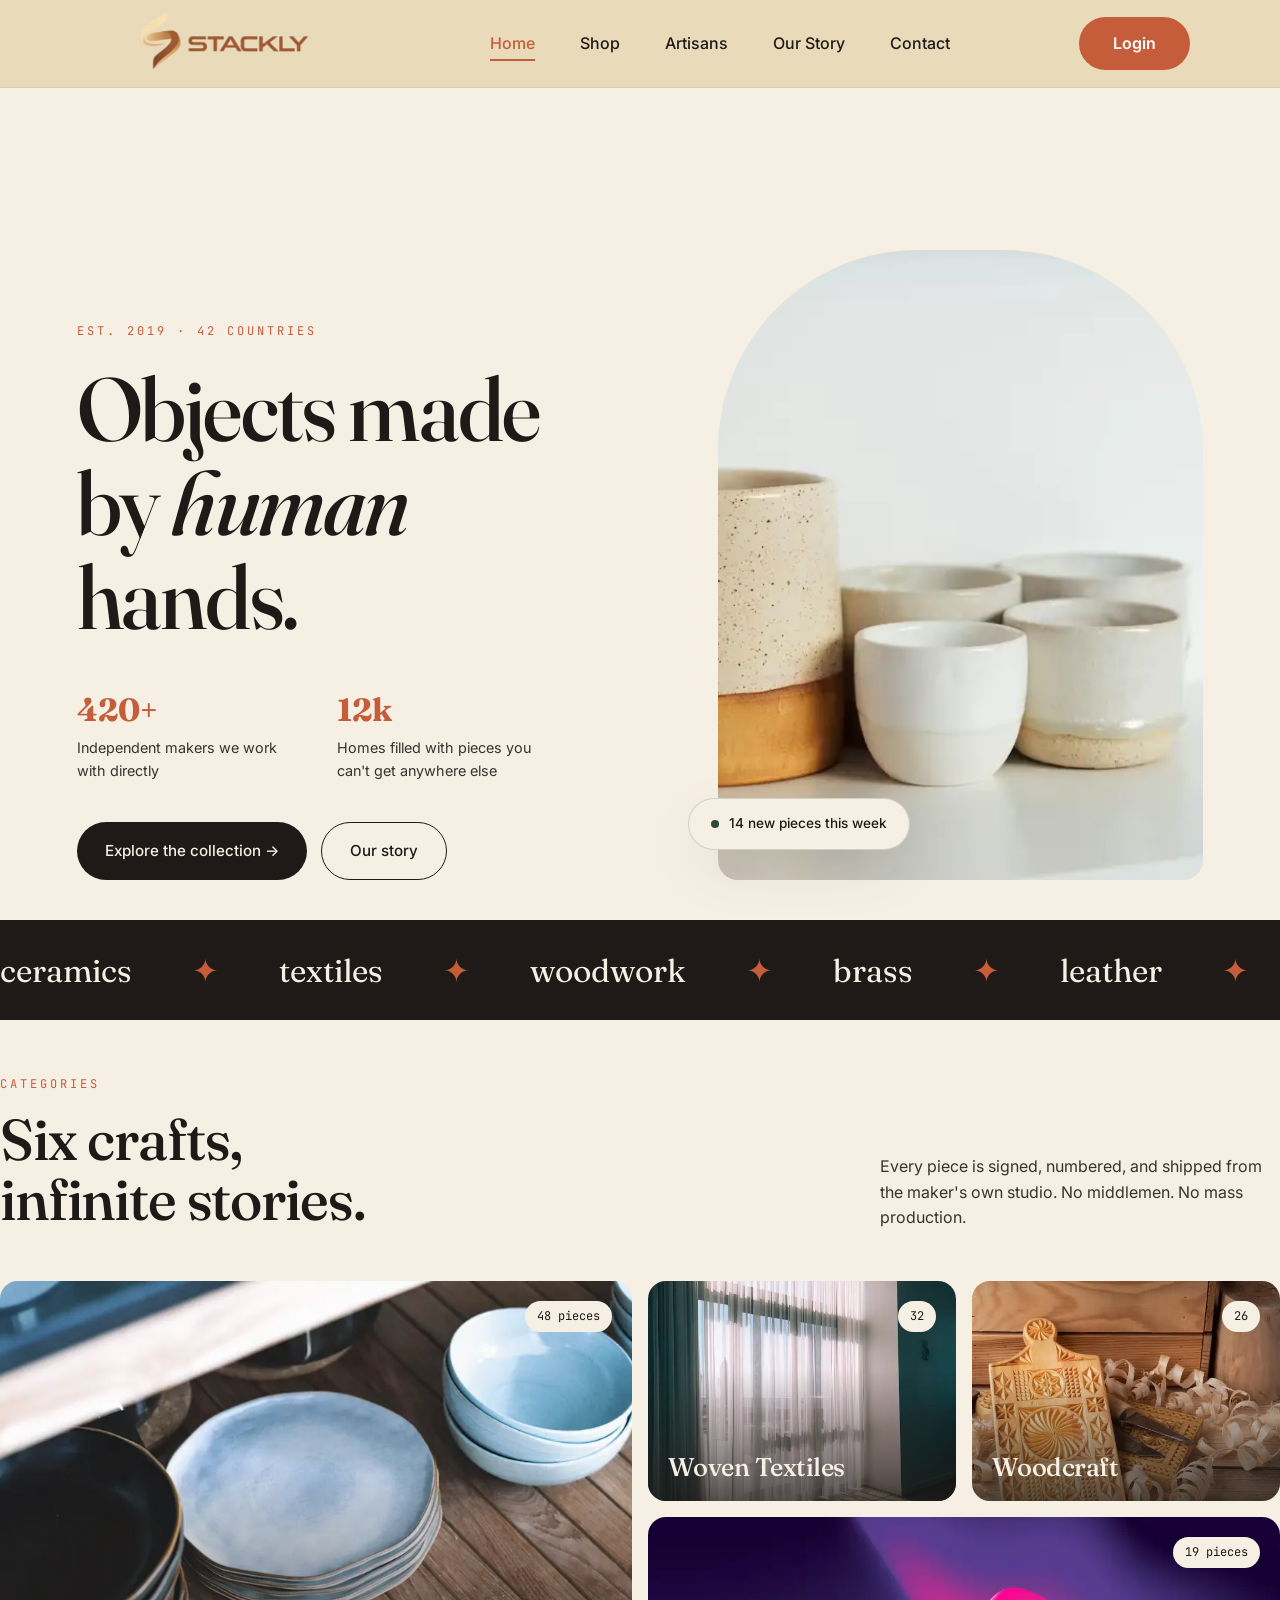
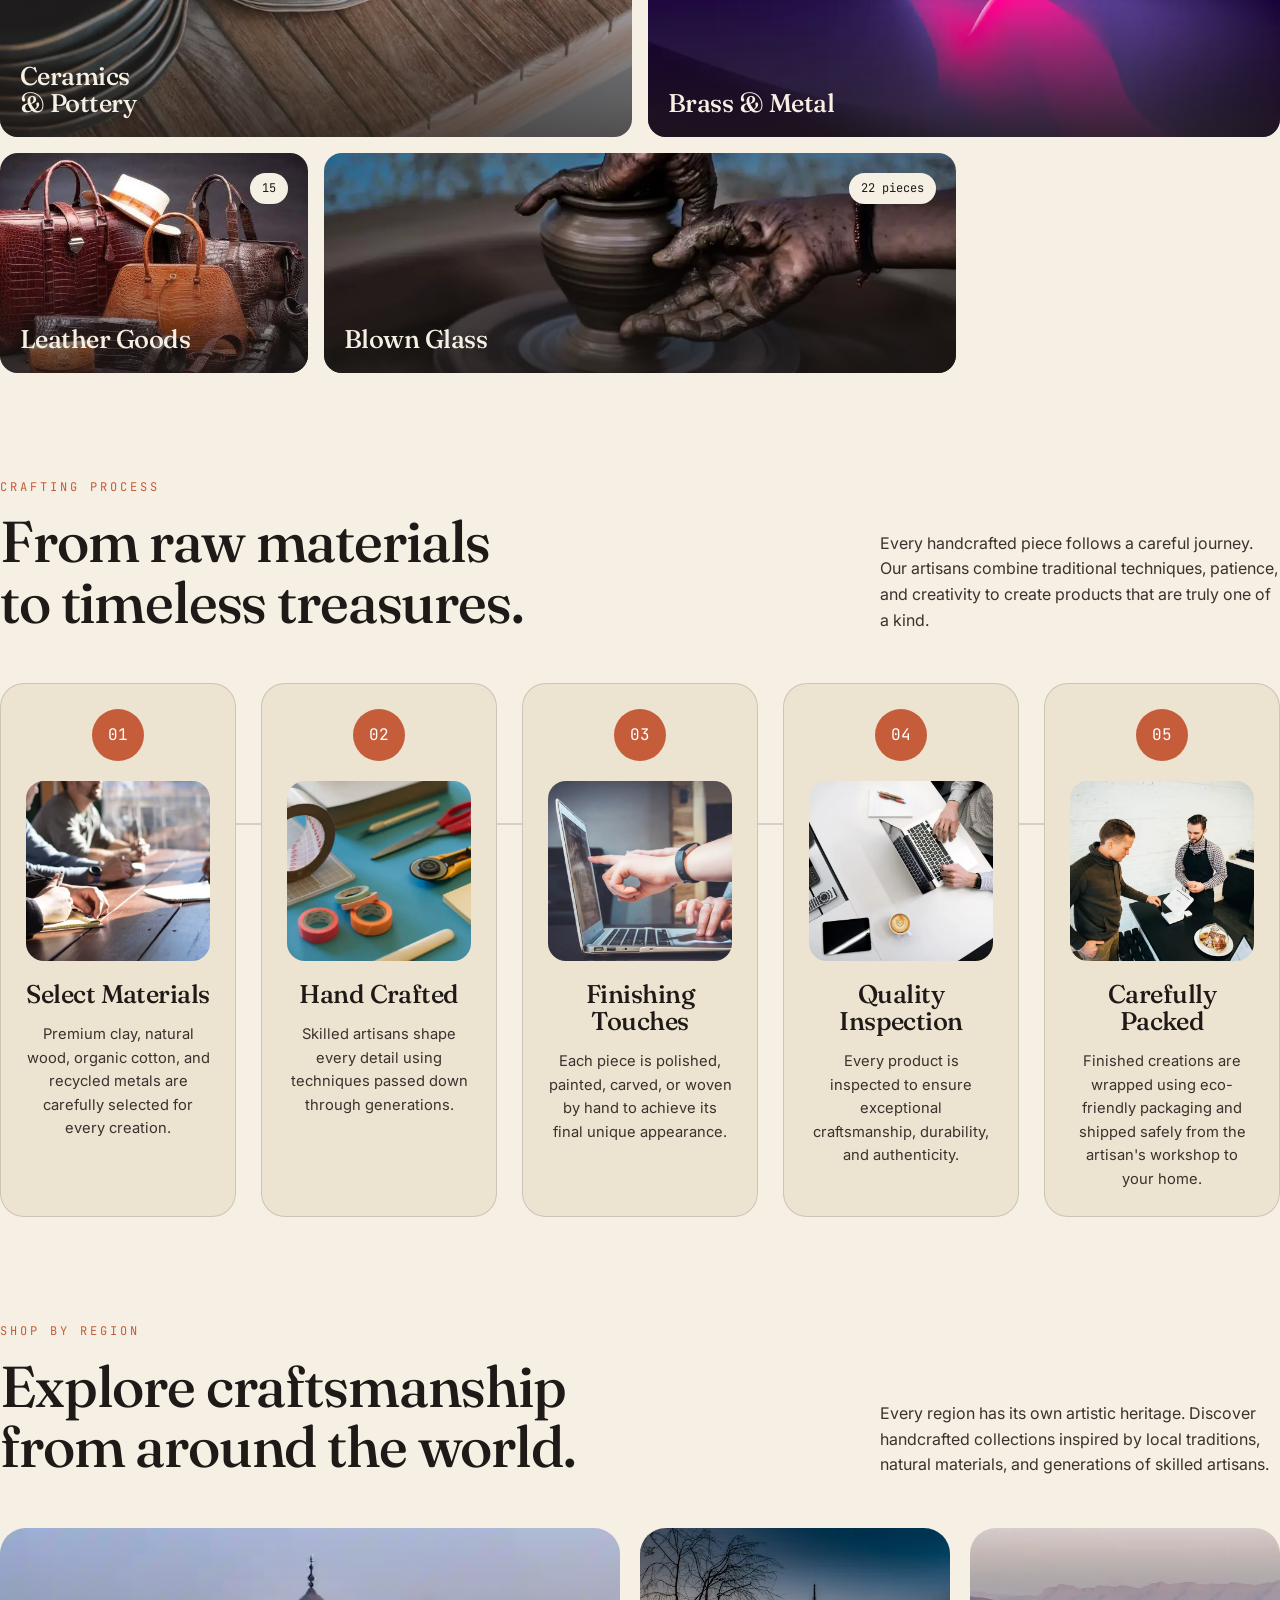
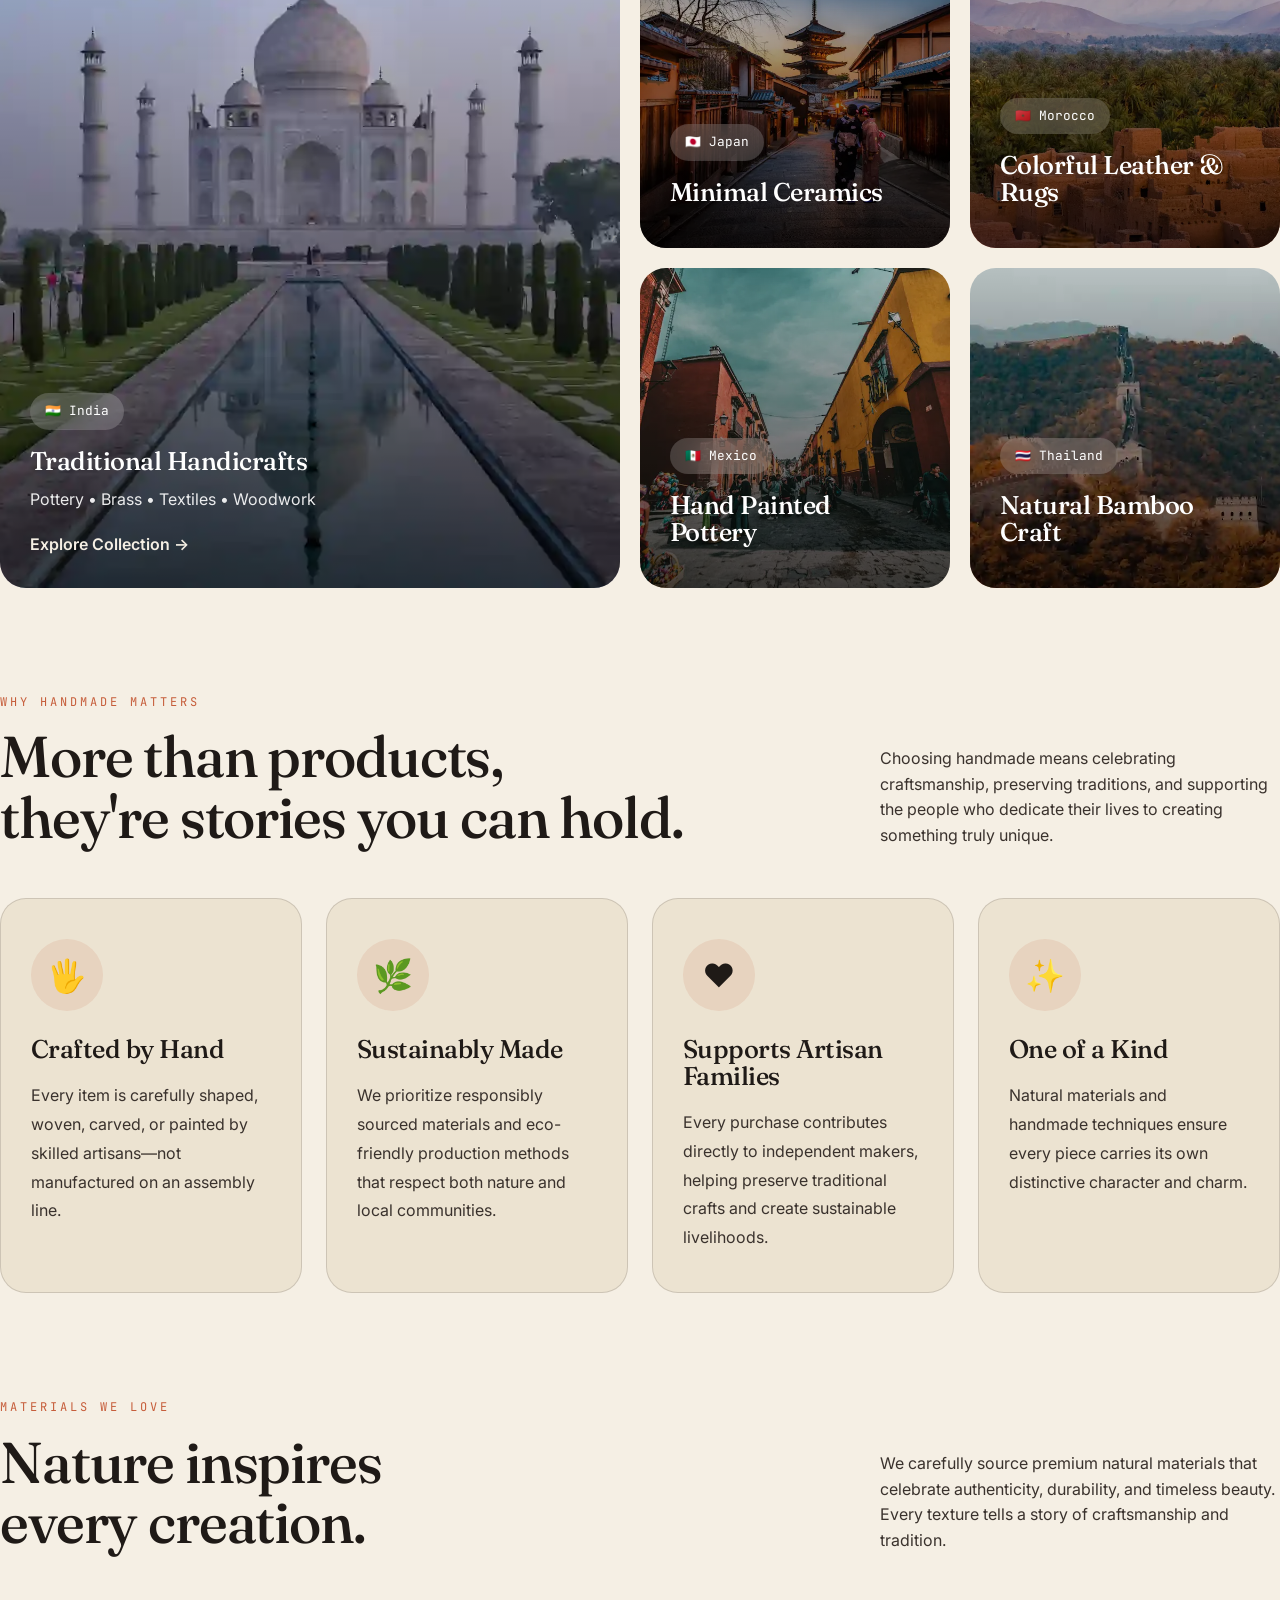
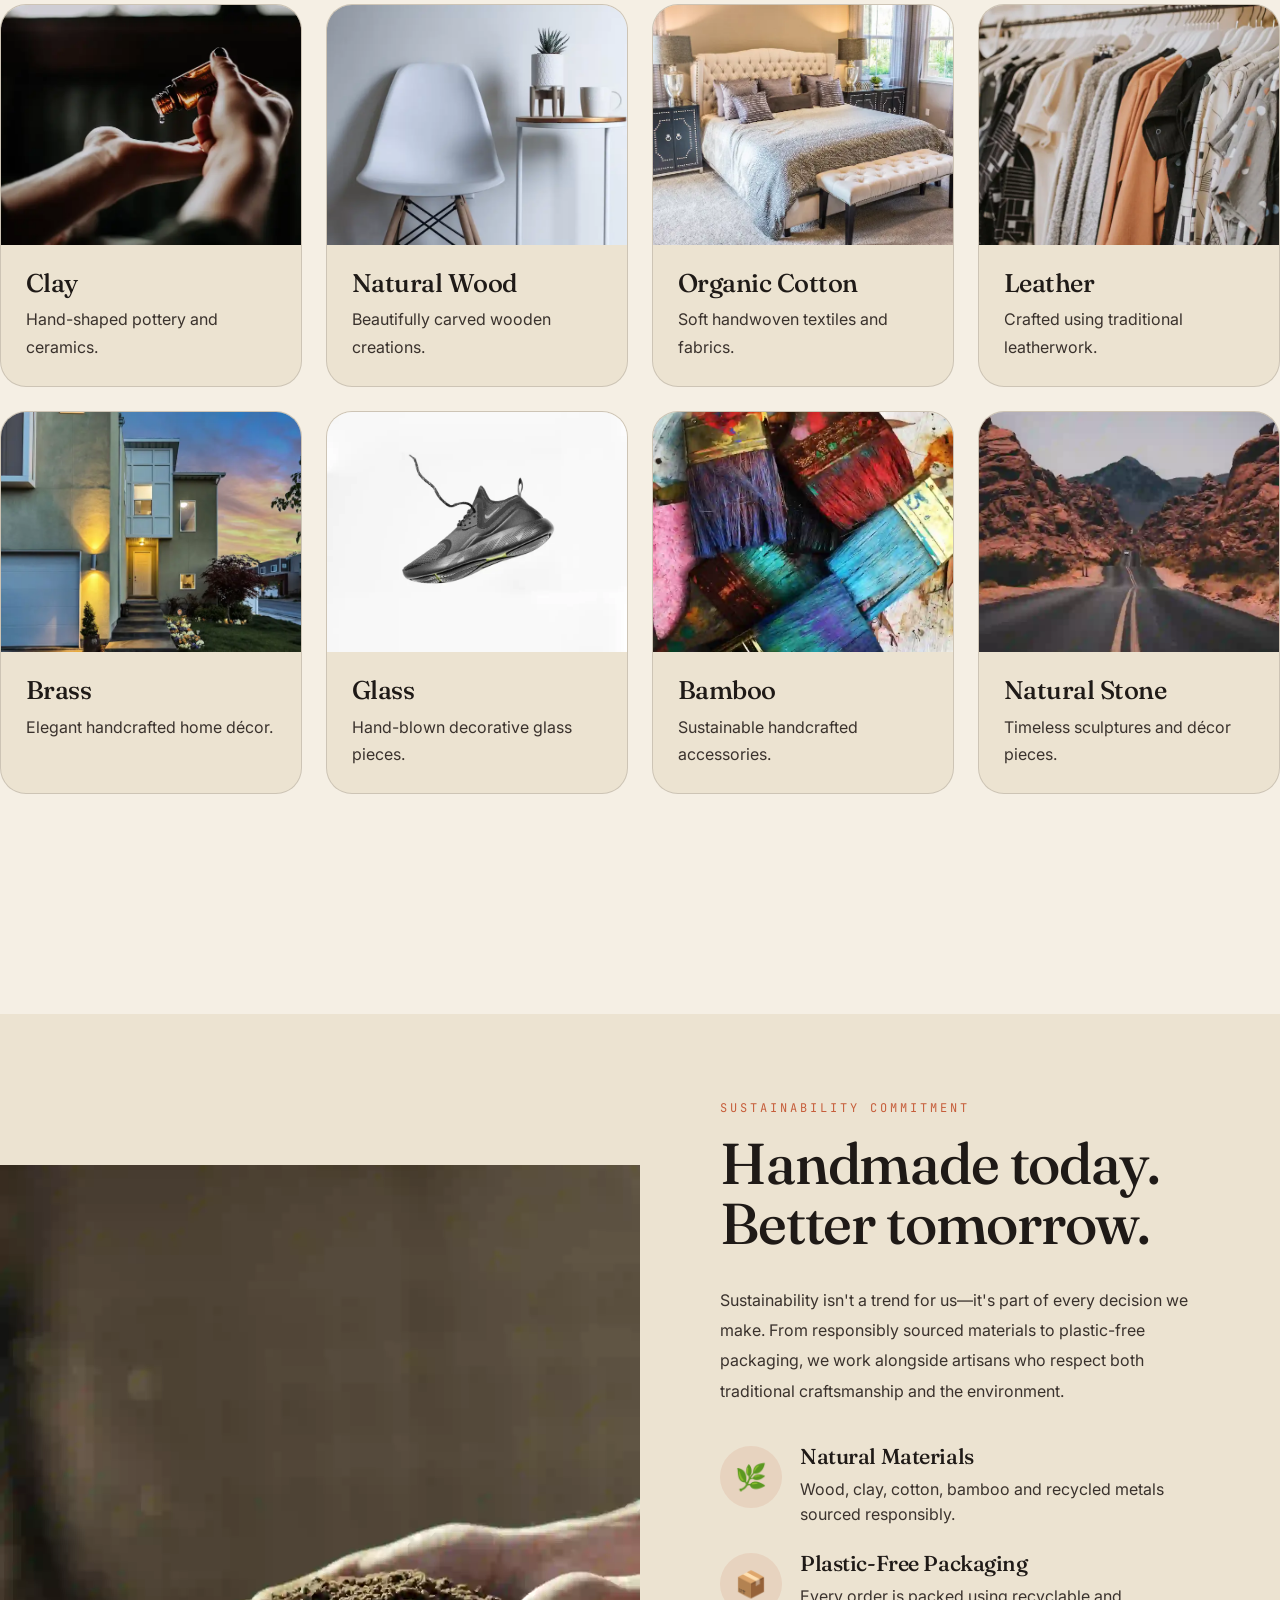
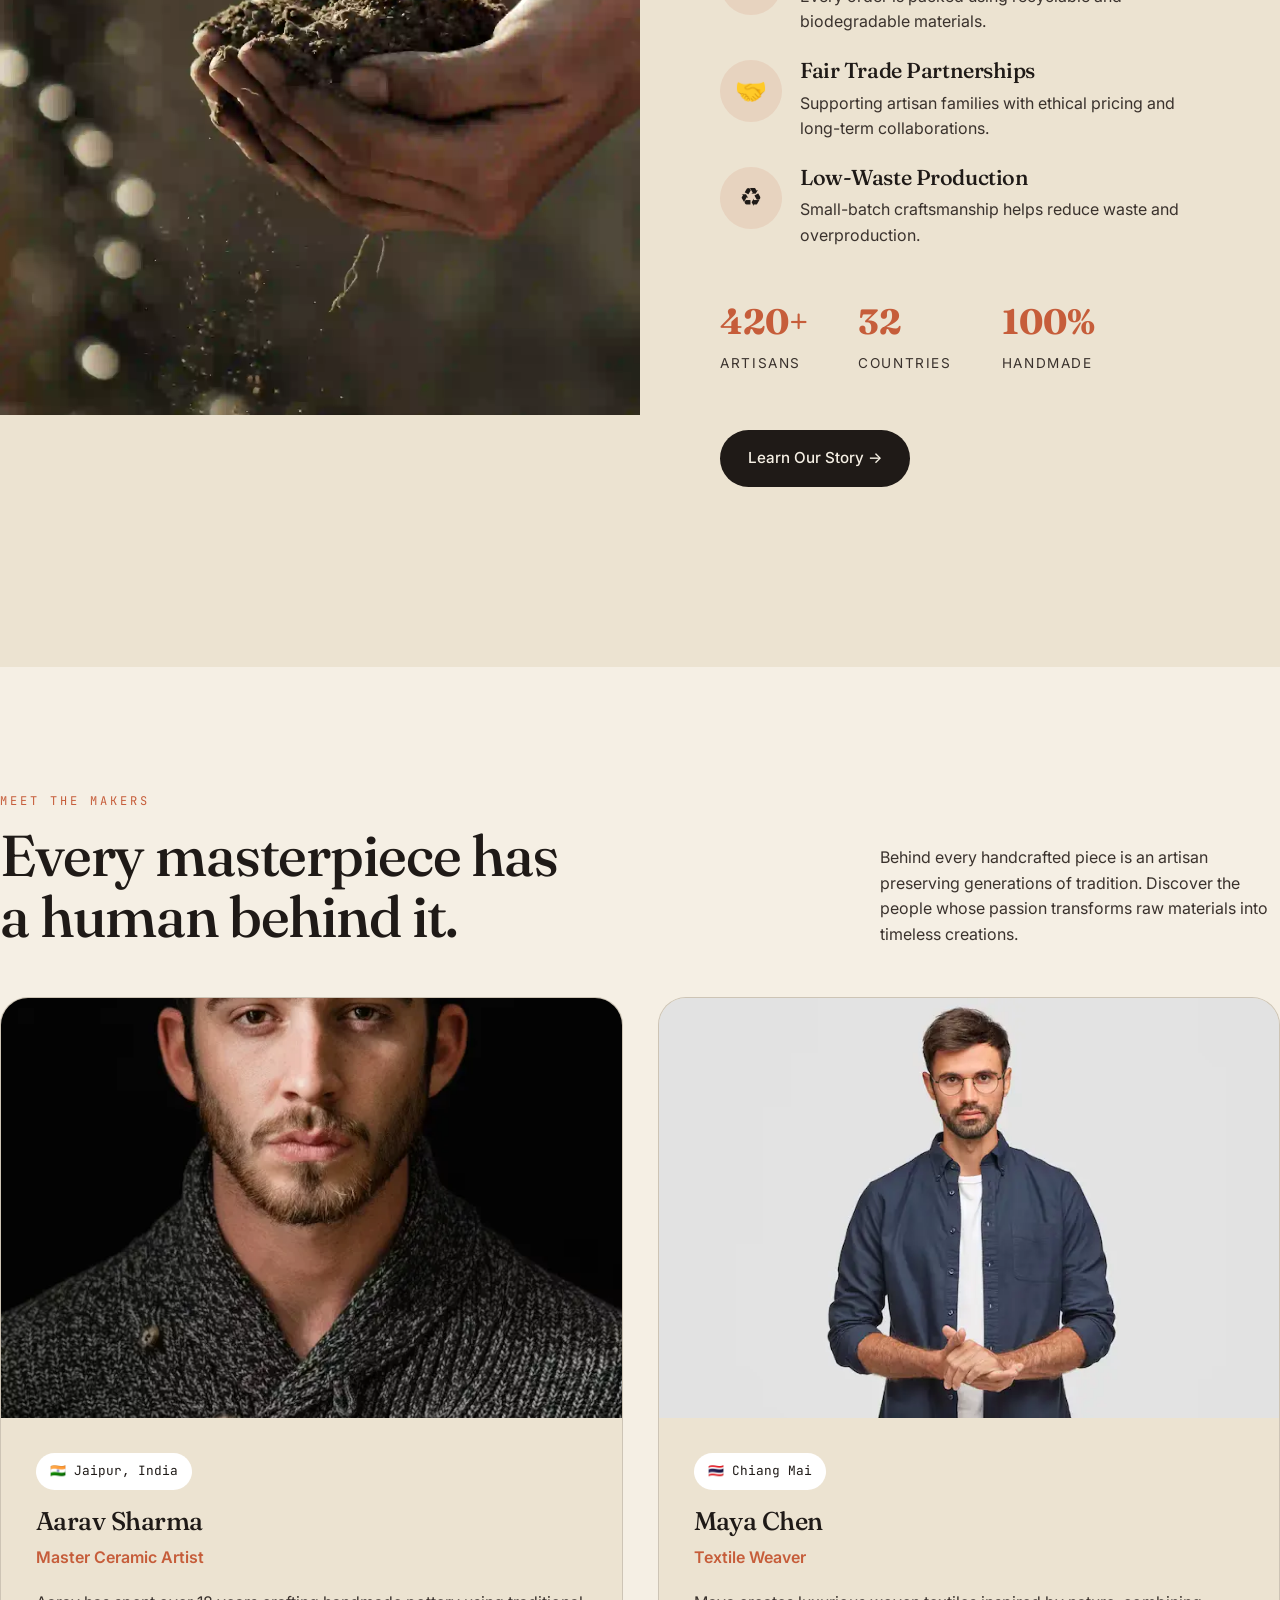
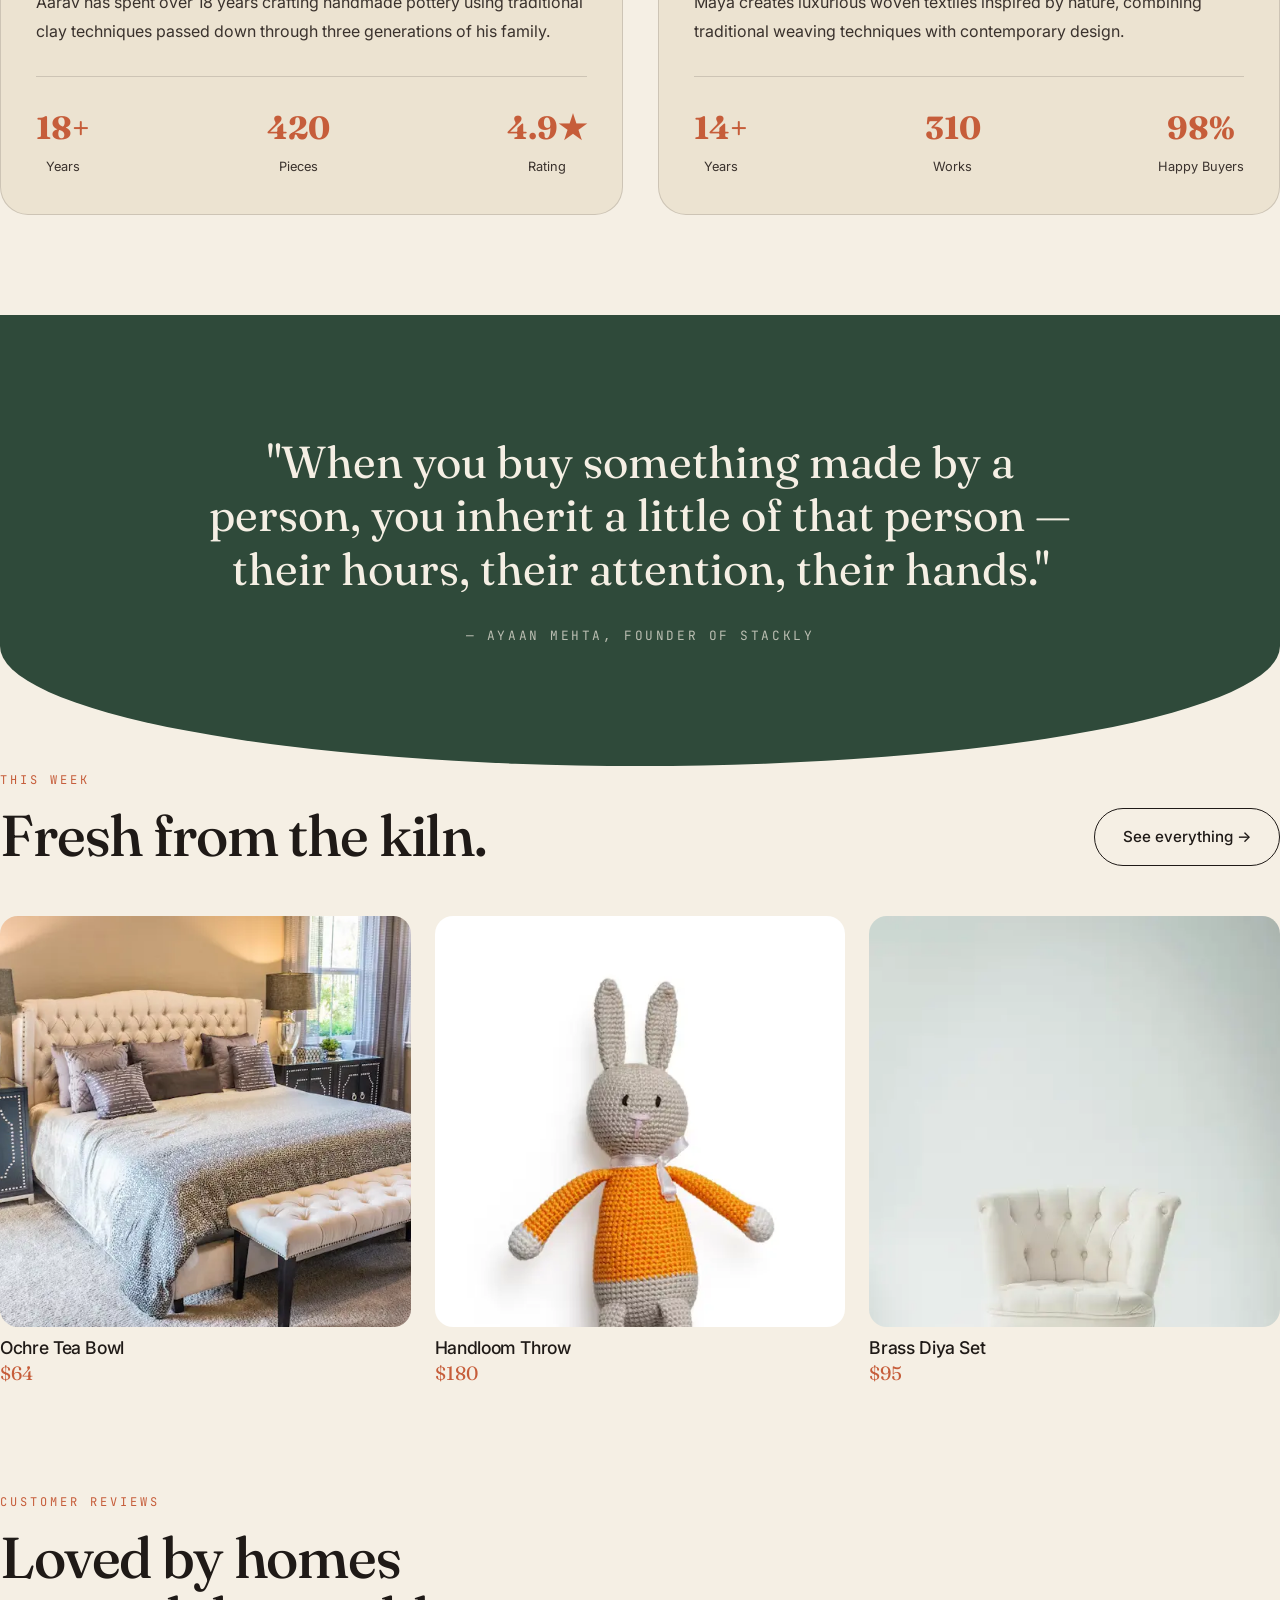
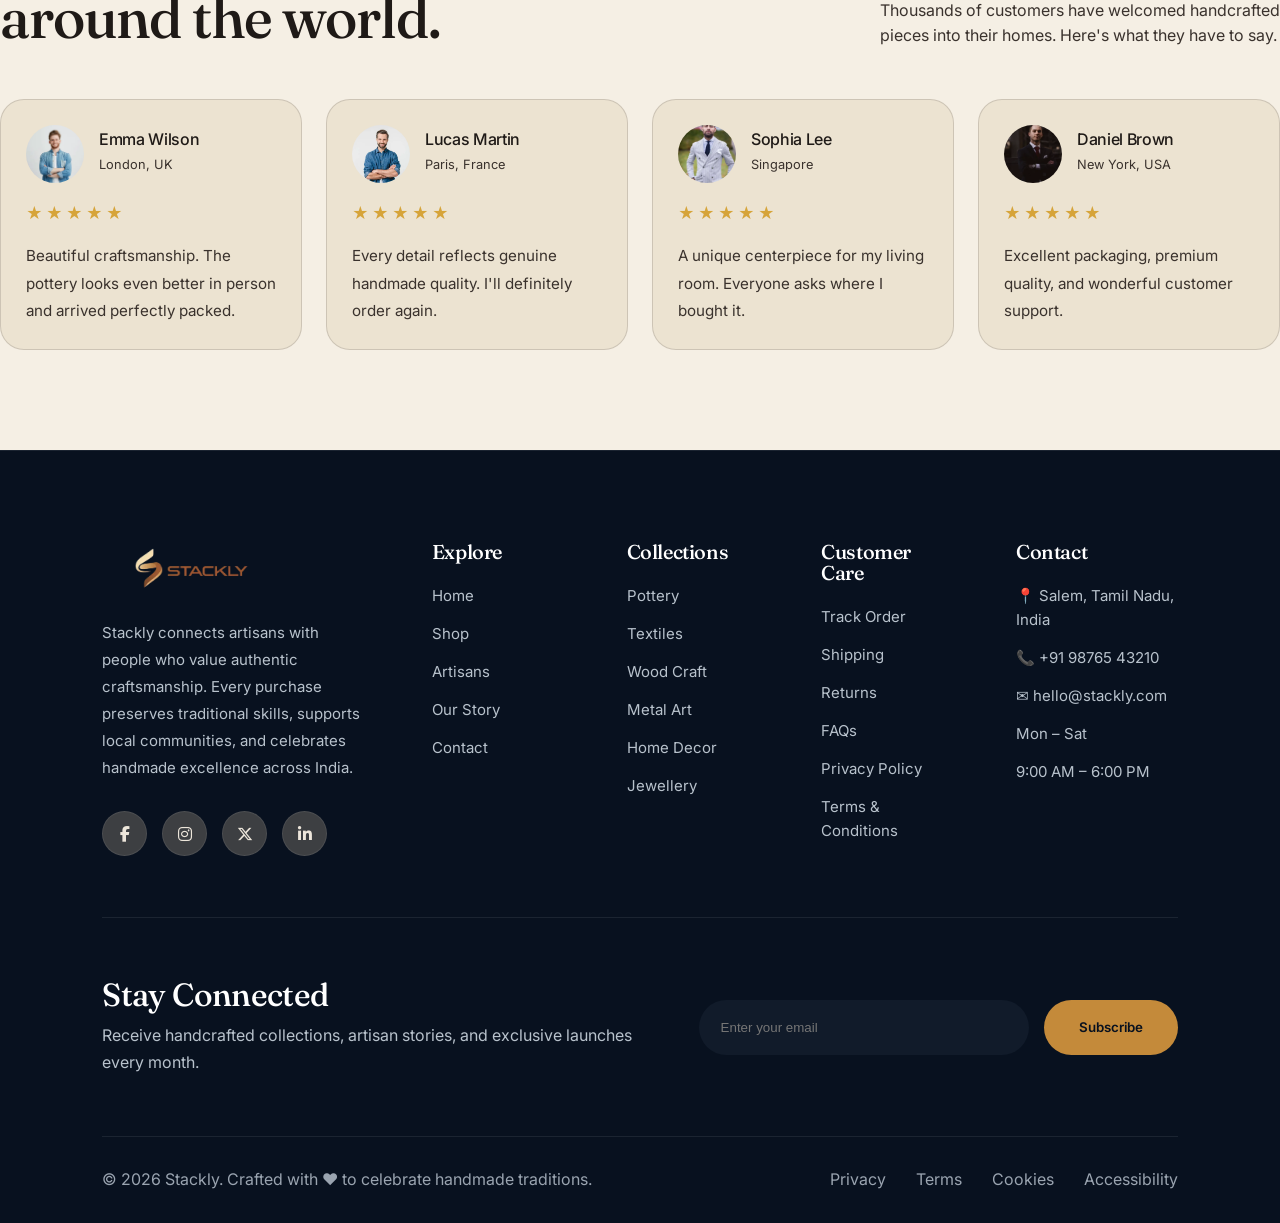
==== commit ea889f27: "bug-fixes5" ====
--- a/index.html
+++ b/index.html
@@ -121,14 +121,28 @@
 
         <!-- Contact -->
 
-        <div class="mobile-contact">
-          <span class="menu-label"> Contact </span>
-
-          <p>hello@stackly.com</p>
-
-          <p>+91 98765 43210</p>
-
-          <p>Mon – Fri • 9 AM – 6 PM</p>
+        <div class="contact-info">
+          
+            <h3>Contac info</h3>
+          <div class="contact-item">
+            <i class="fa-solid fa-location-dot"></i>
+            <span>Coimbatore</span>
+          </div>
+
+          <div class="contact-item">
+            <i class="fa-solid fa-phone"></i>
+            <span>+91 98765 43210</span>
+          </div>
+
+          <div class="contact-item">
+            <i class="fa-solid fa-envelope"></i>
+            <span>support@stackly.com</span>
+          </div>
+
+          <!-- <div class="contact-item">
+            <i class="fa-solid fa-clock"></i>
+            <span>Mon – Sat : 9:00 AM – 6:00 PM</span>
+          </div> -->
         </div>
       </div>
 
@@ -157,10 +171,10 @@
           <div
             style="margin-top: 40px; display: flex; gap: 14px; flex-wrap: wrap"
           >
-            <a href="shop.html" class="btn btn--primary"
+            <a href="error.html" class="btn btn--primary"
               >Explore the collection →</a
             >
-            <a href="story.html" class="btn btn--ghost">Our story</a>
+            <a href="error.html" class="btn btn--ghost">Our story</a>
           </div>
         </div>
         <div class="hero__visual">
--- a/css/style.css
+++ b/css/style.css
@@ -63,7 +63,7 @@
     align-items:center;
     z-index:1000;
     transition:.4s ease;
-    background:rgba(245,239,228,.65);
+    background:rgba(233, 217, 185, 0.96);
     backdrop-filter:blur(18px);
     -webkit-backdrop-filter:blur(18px);
     border-bottom:1px solid rgba(0,0,0,.05);
@@ -73,7 +73,7 @@
 
 .nav.scrolled{
     height:78px;
-    background:rgba(245,239,228,.96);
+    background:rgba(233, 217, 185, 0.96);
     box-shadow:0 10px 35px rgba(0,0,0,.08);
 }
 
@@ -477,6 +477,56 @@
     border-radius:20px;
 }
 
+.contact-info{
+    display:flex;
+    flex-direction:column;
+    gap:18px;
+    margin-top:30px;
+}
+
+.contact-item{
+    display:flex;
+    align-items:center;
+    gap:14px;
+}
+
+.contact-item i{
+
+    width:26px;
+    height:26px;
+
+    display:flex;
+    align-items:center;
+    justify-content:center;
+
+    border-radius:50%;
+
+    background:rgba(198,93,58,.12);
+
+    color:var(--terracotta);
+
+    font-size:18px;
+
+    transition:.3s;
+
+}
+
+.contact-item:hover i{
+
+    background:var(--terracotta);
+    color:#fff;
+
+    transform:translateY(-2px);
+
+}
+
+.contact-item span{
+
+    color:var(--ink2);
+    font-size:15px;
+
+}
+
 /*==================================================
                 SOCIAL
 ==================================================*/
